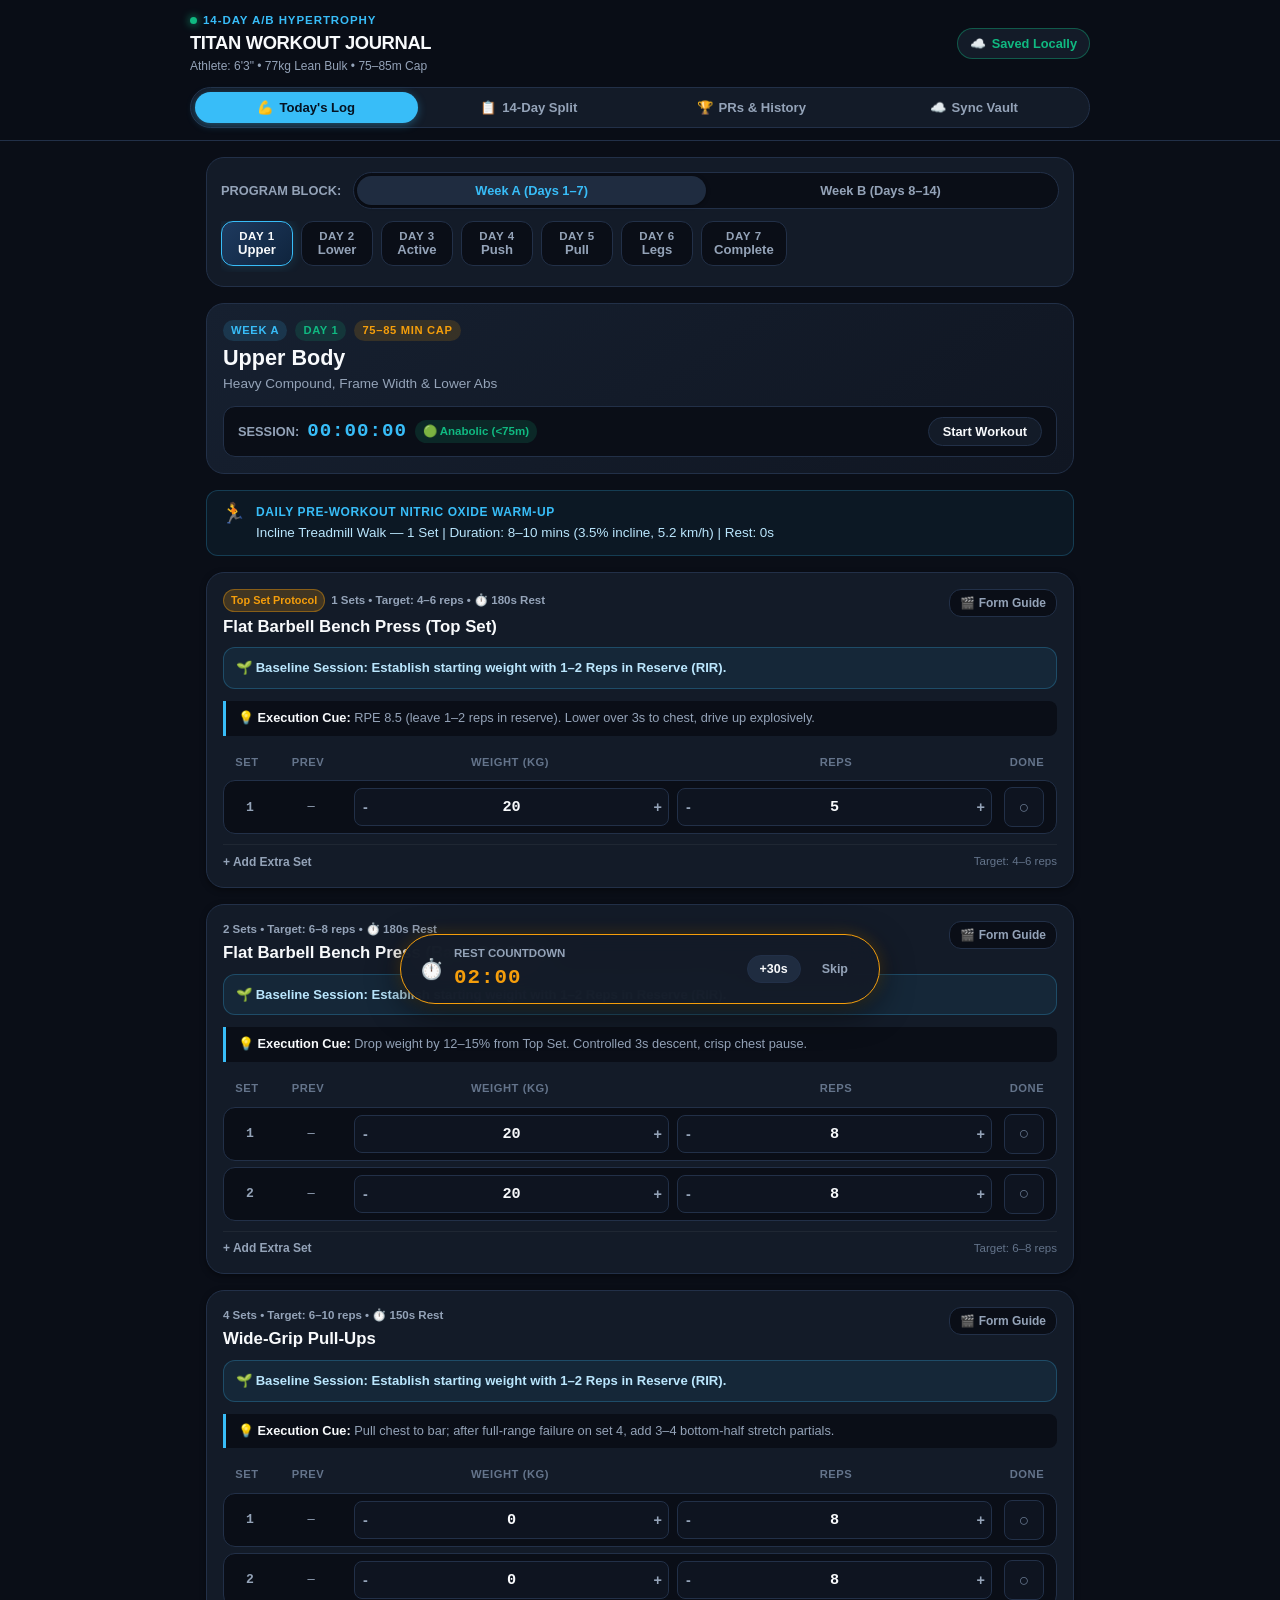
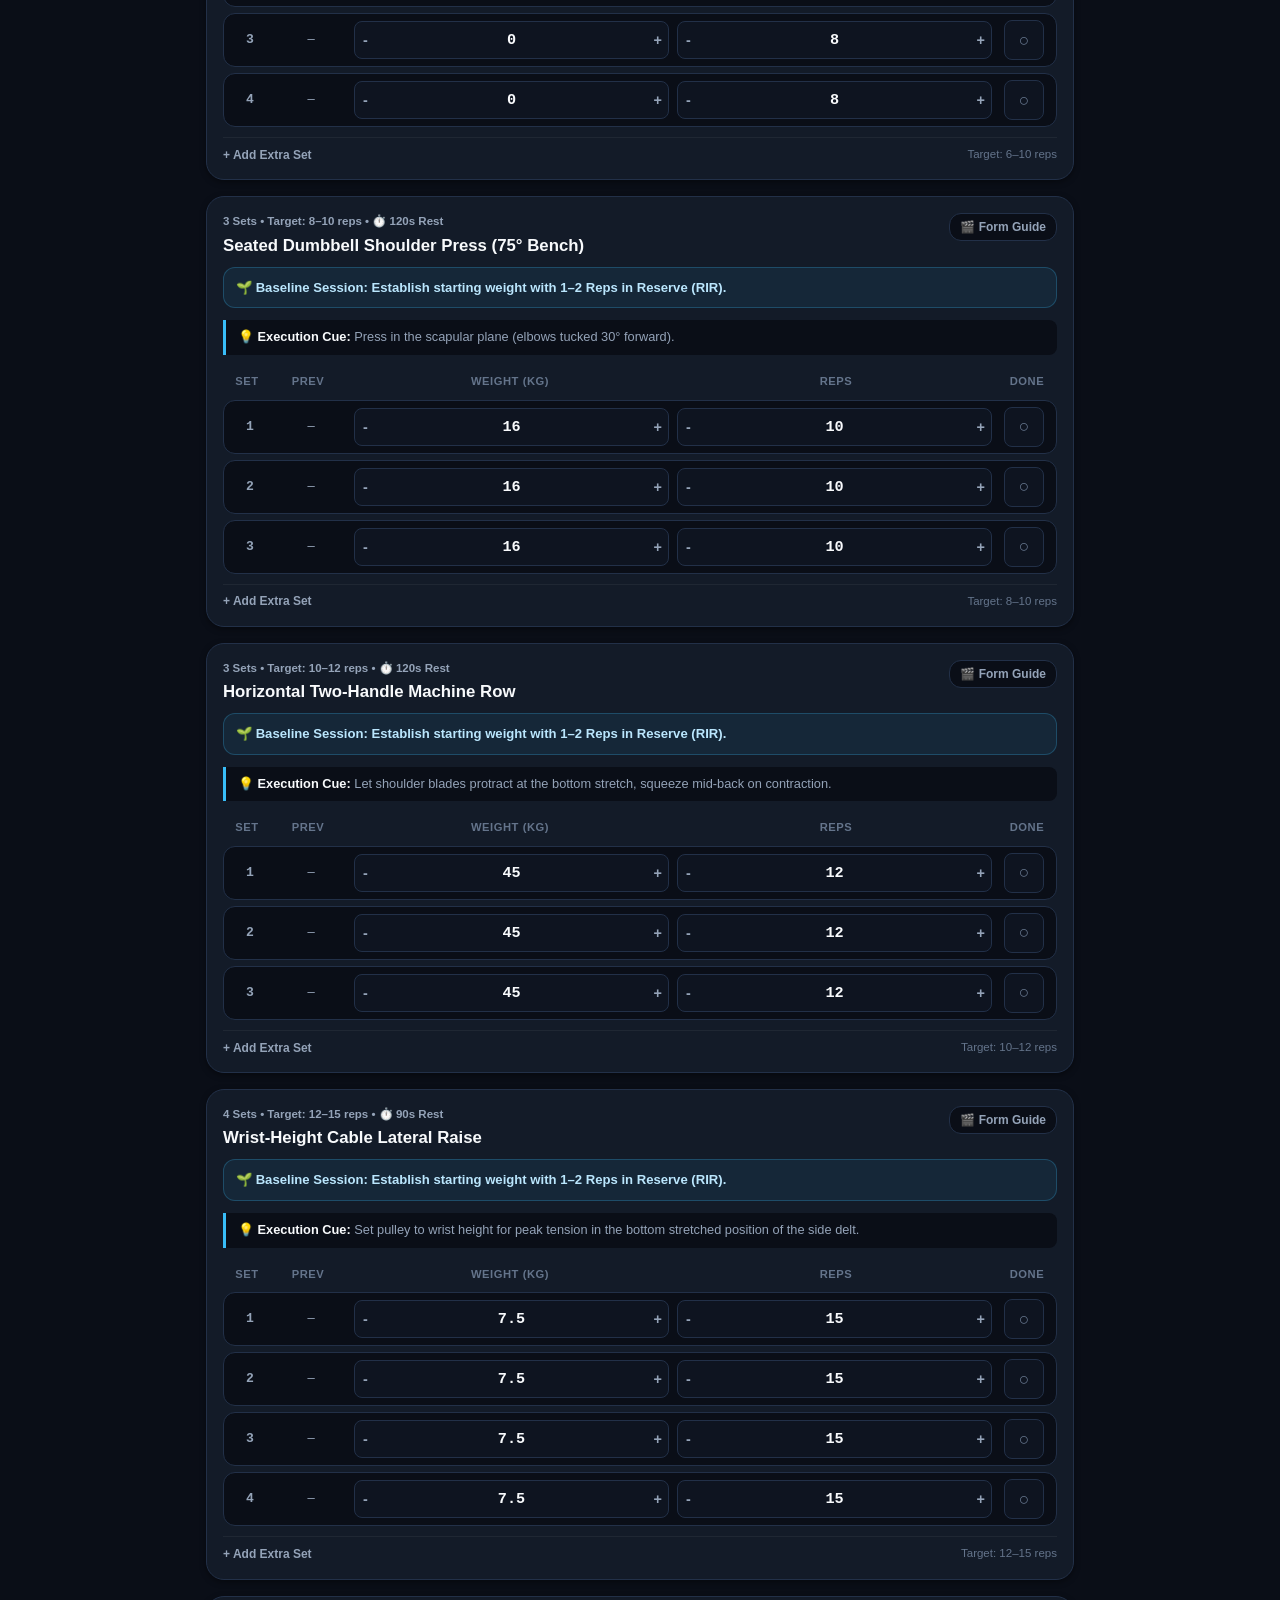
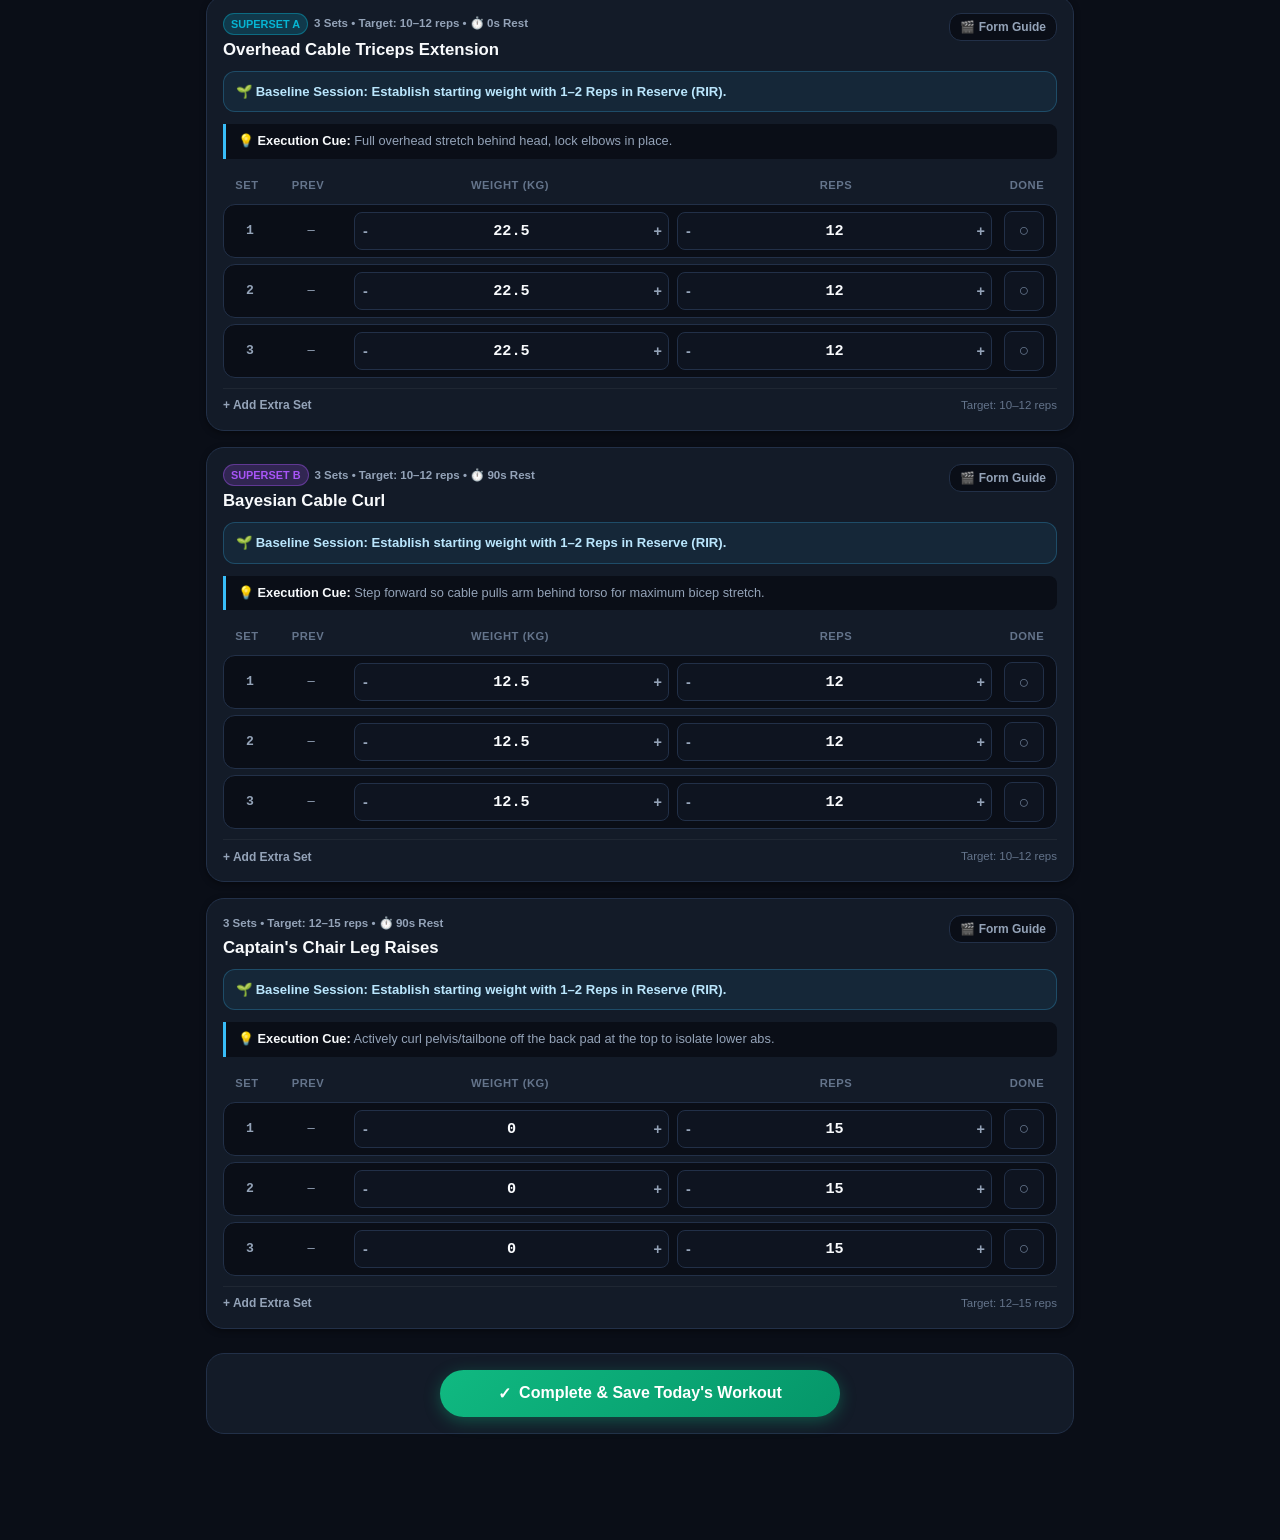
==== titan_standalone_offline.html @ 841580b8 "Complete rebuild: stripped scribble UI, added modern tabbed athletic interface, auto-filled default " ====
<!DOCTYPE html>
<html lang="en">
<head>
  <meta charset="UTF-8">
  <meta name="viewport" content="width=device-width, initial-scale=1.0, maximum-scale=1.0, user-scalable=no, viewport-fit=cover">
  <title>Master 14-Day A/B Hypertrophy Journal | 77kg Lean Bulk</title>
  
  <!-- Mobile PWA Meta Tags -->
  <link rel="manifest" href="manifest.json">
  <meta name="theme-color" content="#0a0e17">
  <meta name="apple-mobile-web-app-capable" content="yes">
  <meta name="apple-mobile-web-app-status-bar-style" content="black-translucent">
  <meta name="apple-mobile-web-app-title" content="TitanBulk">
  <link rel="apple-touch-icon" href="icon-192.png">
  <meta name="mobile-web-app-capable" content="yes">

  <!-- Inter / Modern Athletic Font Stack -->
  <link rel="preconnect" href="https://fonts.googleapis.com">
  <link rel="preconnect" href="https://fonts.gstatic.com" crossorigin>
  <link href="https://fonts.googleapis.com/css2?family=Plus+Jakarta+Sans:wght@500;600;700;800;900&family=JetBrains+Mono:wght@600;700;800&display=swap" rel="stylesheet">
  
  <style>
/* ==========================================================================
   MASTER 14-DAY A/B HYPERTROPHY JOURNAL - MODERN ATHLETIC UI
   Designed for Mobile & Desktop | High Contrast | Ultra Usable
   ========================================================================== */

:root {
  --bg-main: #0a0e17;
  --bg-card: #131b28;
  --bg-card-hover: #1a2436;
  --bg-elevated: #1f2c40;
  --bg-input: #0e1420;
  
  --border-subtle: #223048;
  --border-focus: #38bdf8;
  --border-done: #10b981;
  
  --text-main: #f8fafc;
  --text-muted: #94a3b8;
  --text-faint: #64748b;
  
  --accent-blue: #38bdf8;
  --accent-emerald: #10b981;
  --accent-amber: #f59e0b;
  --accent-rose: #f43f5e;
  --accent-purple: #a855f7;
  --accent-cyan: #06b6d4;
  
  --font-main: -apple-system, BlinkMacSystemFont, "Segoe UI", Roboto, Helvetica, Arial, sans-serif;
  --font-mono: ui-monospace, SFMono-Regular, Menlo, Monaco, Consolas, monospace;
  
  --radius-sm: 8px;
  --radius-md: 12px;
  --radius-lg: 18px;
  --radius-full: 9999px;
  
  --shadow-sm: 0 2px 6px rgba(0, 0, 0, 0.4);
  --shadow-md: 0 4px 16px rgba(0, 0, 0, 0.5);
  --shadow-glow: 0 0 20px rgba(16, 185, 129, 0.25);
  
  --safe-bottom: env(safe-area-inset-bottom, 16px);
}

*, *::before, *::after {
  box-sizing: border-box;
  margin: 0;
  padding: 0;
  -webkit-tap-highlight-color: transparent;
}

body {
  background-color: var(--bg-main);
  color: var(--text-main);
  font-family: var(--font-main);
  line-height: 1.5;
  min-height: 100vh;
  padding-bottom: calc(90px + var(--safe-bottom));
  overflow-x: hidden;
  font-feature-settings: "cv02", "cv03", "cv04", "cv11";
}

/* ==========================================================================
   APP HEADER & ATHLETE STATUS
   ========================================================================== */

.app-header {
  position: sticky;
  top: 0;
  z-index: 100;
  background: rgba(10, 14, 23, 0.92);
  backdrop-filter: blur(12px);
  -webkit-backdrop-filter: blur(12px);
  border-bottom: 1px solid var(--border-subtle);
  padding: 12px 16px;
}

.header-top {
  display: flex;
  align-items: center;
  justify-content: space-between;
  gap: 12px;
  max-width: 900px;
  margin: 0 auto;
}

.brand-badge-group {
  display: flex;
  flex-direction: column;
}

.brand-pill {
  display: inline-flex;
  align-items: center;
  gap: 6px;
  font-size: 0.72rem;
  font-weight: 700;
  letter-spacing: 0.08em;
  text-transform: uppercase;
  color: var(--accent-blue);
}

.pulse-dot {
  width: 7px;
  height: 7px;
  border-radius: 50%;
  background-color: var(--accent-emerald);
  box-shadow: 0 0 8px var(--accent-emerald);
  animation: pulseAnim 2s infinite ease-in-out;
}

@keyframes pulseAnim {
  0%, 100% { opacity: 1; transform: scale(1); }
  50% { opacity: 0.4; transform: scale(0.85); }
}

.app-title {
  font-size: 1.15rem;
  font-weight: 800;
  letter-spacing: -0.02em;
  color: var(--text-main);
}

.athlete-tag {
  font-size: 0.75rem;
  color: var(--text-muted);
}

.header-actions {
  display: flex;
  align-items: center;
  gap: 8px;
}

.btn-icon-header {
  background: var(--bg-card);
  border: 1px solid var(--border-subtle);
  color: var(--text-main);
  padding: 7px 12px;
  border-radius: var(--radius-full);
  font-size: 0.8rem;
  font-weight: 600;
  cursor: pointer;
  display: flex;
  align-items: center;
  gap: 6px;
  transition: all 0.2s ease;
}

.btn-icon-header:active {
  transform: scale(0.96);
  background: var(--bg-card-hover);
}

.btn-sync-status.synced {
  color: var(--accent-emerald);
  border-color: rgba(16, 185, 129, 0.4);
}

/* ==========================================================================
   PRIMARY NAVIGATION TABS
   ========================================================================== */

.tabs-nav-bar {
  display: flex;
  background: var(--bg-card);
  border: 1px solid var(--border-subtle);
  border-radius: var(--radius-full);
  padding: 4px;
  max-width: 900px;
  margin: 12px auto 0 auto;
}

.tab-btn {
  flex: 1;
  background: transparent;
  border: none;
  color: var(--text-muted);
  font-size: 0.82rem;
  font-weight: 700;
  padding: 8px 10px;
  border-radius: var(--radius-full);
  cursor: pointer;
  display: flex;
  align-items: center;
  justify-content: center;
  gap: 6px;
  transition: all 0.2s cubic-bezier(0.16, 1, 0.3, 1);
  white-space: nowrap;
}

.tab-btn.active {
  background: var(--accent-blue);
  color: #051322;
  box-shadow: 0 2px 8px rgba(56, 189, 248, 0.35);
}

/* ==========================================================================
   CONTAINER & TAB PANELS
   ========================================================================== */

.app-container {
  max-width: 900px;
  margin: 0 auto;
  padding: 16px;
}

.tab-panel {
  display: none;
}

.tab-panel.active {
  display: block;
  animation: fadeIn 0.25s ease-out;
}

@keyframes fadeIn {
  from { opacity: 0; transform: translateY(6px); }
  to { opacity: 1; transform: translateY(0); }
}

/* ==========================================================================
   WEEK A / WEEK B ROTATION & DAY CAROUSEL
   ========================================================================== */

.week-switch-card {
  background: var(--bg-card);
  border: 1px solid var(--border-subtle);
  border-radius: var(--radius-lg);
  padding: 14px;
  margin-bottom: 16px;
}

.week-toggle-row {
  display: flex;
  align-items: center;
  justify-content: space-between;
  gap: 12px;
  margin-bottom: 12px;
}

.week-btn-group {
  display: flex;
  background: var(--bg-main);
  border: 1px solid var(--border-subtle);
  border-radius: var(--radius-full);
  padding: 3px;
  flex: 1;
}

.week-toggle-btn {
  flex: 1;
  background: transparent;
  border: none;
  color: var(--text-muted);
  font-weight: 700;
  font-size: 0.8rem;
  padding: 7px 12px;
  border-radius: var(--radius-full);
  cursor: pointer;
  transition: all 0.2s;
  text-align: center;
}

.week-toggle-btn.active {
  background: var(--bg-elevated);
  color: var(--accent-blue);
  box-shadow: 0 1px 4px rgba(0,0,0,0.4);
}

.days-scroll-row {
  display: flex;
  gap: 8px;
  overflow-x: auto;
  padding-bottom: 6px;
  scrollbar-width: none;
  -webkit-overflow-scrolling: touch;
}

.days-scroll-row::-webkit-scrollbar {
  display: none;
}

.day-pill-btn {
  flex: 0 0 auto;
  background: var(--bg-main);
  border: 1px solid var(--border-subtle);
  border-radius: var(--radius-md);
  padding: 8px 12px;
  text-align: center;
  cursor: pointer;
  transition: all 0.2s;
  color: var(--text-muted);
  min-width: 72px;
}

.day-pill-btn:hover {
  border-color: var(--accent-blue);
}

.day-pill-btn.active {
  background: linear-gradient(135deg, #1e3a5f 0%, #0f243d 100%);
  border-color: var(--accent-blue);
  color: var(--text-main);
  box-shadow: 0 0 12px rgba(56, 189, 248, 0.2);
}

.day-pill-num {
  font-size: 0.72rem;
  font-weight: 800;
  text-transform: uppercase;
  letter-spacing: 0.05em;
  display: block;
}

.day-pill-name {
  font-size: 0.82rem;
  font-weight: 700;
  white-space: nowrap;
}

/* ==========================================================================
   ACTIVE DAY BANNER & WORKOUT CONTROLS
   ========================================================================== */

.active-day-banner {
  background: linear-gradient(145deg, #162030 0%, #101622 100%);
  border: 1px solid var(--border-subtle);
  border-radius: var(--radius-lg);
  padding: 16px;
  margin-bottom: 16px;
}

.day-banner-header {
  display: flex;
  align-items: flex-start;
  justify-content: space-between;
  gap: 12px;
  margin-bottom: 10px;
}

.day-badge-line {
  display: flex;
  align-items: center;
  gap: 8px;
  flex-wrap: wrap;
  margin-bottom: 4px;
}

.badge-tag {
  font-size: 0.7rem;
  font-weight: 800;
  text-transform: uppercase;
  padding: 2px 8px;
  border-radius: var(--radius-full);
  letter-spacing: 0.06em;
}

.badge-blue { background: rgba(56, 189, 248, 0.15); color: var(--accent-blue); }
.badge-emerald { background: rgba(16, 185, 129, 0.15); color: var(--accent-emerald); }
.badge-amber { background: rgba(245, 158, 11, 0.15); color: var(--accent-amber); }
.badge-purple { background: rgba(168, 85, 247, 0.15); color: var(--accent-purple); }

.day-main-title {
  font-size: 1.35rem;
  font-weight: 800;
  color: var(--text-main);
  line-height: 1.25;
}

.day-focus-desc {
  font-size: 0.85rem;
  color: var(--text-muted);
  margin-top: 2px;
}

/* Session Timer & Cortisol Cap */
.session-timer-bar {
  display: flex;
  align-items: center;
  justify-content: space-between;
  background: var(--bg-main);
  border: 1px solid var(--border-subtle);
  border-radius: var(--radius-md);
  padding: 10px 14px;
  margin-top: 12px;
  gap: 12px;
}

.timer-digits-group {
  display: flex;
  align-items: center;
  gap: 8px;
}

.timer-clock {
  font-family: var(--font-mono);
  font-size: 1.2rem;
  font-weight: 700;
  color: var(--accent-blue);
  letter-spacing: 0.05em;
}

.cortisol-pill {
  font-size: 0.72rem;
  font-weight: 700;
  padding: 3px 8px;
  border-radius: var(--radius-full);
  background: rgba(16, 185, 129, 0.15);
  color: var(--accent-emerald);
}

.cortisol-pill.warning {
  background: rgba(245, 158, 11, 0.18);
  color: var(--accent-amber);
}

.cortisol-pill.danger {
  background: rgba(244, 63, 94, 0.2);
  color: var(--accent-rose);
  animation: pulseAnim 1.5s infinite;
}

.timer-btn-toggle {
  background: var(--bg-card);
  border: 1px solid var(--border-subtle);
  color: var(--text-main);
  font-size: 0.8rem;
  font-weight: 700;
  padding: 6px 14px;
  border-radius: var(--radius-full);
  cursor: pointer;
  transition: all 0.2s;
}

.timer-btn-toggle.running {
  border-color: var(--accent-rose);
  color: var(--accent-rose);
}

/* Pre-workout protocol card */
.pre-workout-card {
  background: rgba(56, 189, 248, 0.06);
  border: 1px solid rgba(56, 189, 248, 0.22);
  border-radius: var(--radius-md);
  padding: 12px 14px;
  margin-bottom: 16px;
  display: flex;
  align-items: flex-start;
  gap: 10px;
}

.pre-workout-icon {
  font-size: 1.25rem;
  line-height: 1;
}

.pre-workout-text {
  font-size: 0.84rem;
  color: #bae6fd;
}

.pre-workout-title {
  font-weight: 800;
  text-transform: uppercase;
  font-size: 0.75rem;
  letter-spacing: 0.05em;
  margin-bottom: 2px;
  color: var(--accent-blue);
}

/* ==========================================================================
   EXERCISE CARDS (CLEAN ATHLETIC DESIGN)
   ========================================================================== */

.exercise-list {
  display: flex;
  flex-direction: column;
  gap: 16px;
}

.exercise-card {
  background: var(--bg-card);
  border: 1px solid var(--border-subtle);
  border-radius: var(--radius-lg);
  padding: 16px;
  box-shadow: var(--shadow-sm);
  transition: border-color 0.2s ease;
}

.exercise-card.all-done {
  border-color: rgba(16, 185, 129, 0.4);
}

.exercise-header {
  display: flex;
  align-items: flex-start;
  justify-content: space-between;
  gap: 10px;
  margin-bottom: 10px;
}

.ex-title-group {
  flex: 1;
}

.ex-meta-row {
  display: flex;
  align-items: center;
  gap: 6px;
  flex-wrap: wrap;
  margin-bottom: 4px;
}

.superset-badge {
  font-size: 0.68rem;
  font-weight: 800;
  padding: 2px 7px;
  border-radius: var(--radius-full);
  text-transform: uppercase;
}

.superset-badge.superset-A {
  background: rgba(6, 182, 212, 0.2);
  color: var(--accent-cyan);
  border: 1px solid rgba(6, 182, 212, 0.4);
}

.superset-badge.superset-B {
  background: rgba(168, 85, 247, 0.2);
  color: var(--accent-purple);
  border: 1px solid rgba(168, 85, 247, 0.4);
}

.topset-badge {
  background: rgba(245, 158, 11, 0.2);
  color: var(--accent-amber);
  border: 1px solid rgba(245, 158, 11, 0.4);
  font-size: 0.68rem;
  font-weight: 800;
  padding: 2px 7px;
  border-radius: var(--radius-full);
}

.target-badge {
  font-size: 0.72rem;
  color: var(--text-muted);
  font-weight: 600;
}

.ex-name {
  font-size: 1.05rem;
  font-weight: 800;
  color: var(--text-main);
  line-height: 1.3;
}

.ex-video-btn {
  background: var(--bg-main);
  border: 1px solid var(--border-subtle);
  color: var(--text-muted);
  font-size: 0.75rem;
  font-weight: 700;
  padding: 6px 10px;
  border-radius: var(--radius-md);
  cursor: pointer;
  display: flex;
  align-items: center;
  gap: 4px;
  white-space: nowrap;
  transition: all 0.2s;
}

.ex-video-btn:hover {
  color: var(--accent-blue);
  border-color: var(--accent-blue);
}

/* SMART PROGRESSIVE OVERLOAD BANNER */
.overload-banner {
  border-radius: var(--radius-md);
  padding: 10px 12px;
  margin-bottom: 12px;
  display: flex;
  align-items: center;
  justify-content: space-between;
  gap: 10px;
  flex-wrap: wrap;
}

.overload-banner.ready {
  background: linear-gradient(135deg, rgba(16, 185, 129, 0.15) 0%, rgba(6, 182, 212, 0.1) 100%);
  border: 1px solid rgba(16, 185, 129, 0.4);
}

.overload-banner.hold {
  background: rgba(245, 158, 11, 0.1);
  border: 1px solid rgba(245, 158, 11, 0.3);
}

.overload-banner.baseline {
  background: rgba(56, 189, 248, 0.08);
  border: 1px solid rgba(56, 189, 248, 0.25);
}

.overload-text {
  font-size: 0.82rem;
  font-weight: 600;
  flex: 1;
  min-width: 200px;
}

.overload-banner.ready .overload-text {
  color: #6ee7b7;
}

.overload-banner.hold .overload-text {
  color: #fde68a;
}

.overload-banner.baseline .overload-text {
  color: #bae6fd;
}

.btn-apply-overload {
  background: var(--accent-emerald);
  color: #022c22;
  border: none;
  font-size: 0.78rem;
  font-weight: 800;
  padding: 6px 14px;
  border-radius: var(--radius-full);
  cursor: pointer;
  transition: transform 0.15s, box-shadow 0.15s;
  box-shadow: 0 2px 8px rgba(16, 185, 129, 0.3);
  white-space: nowrap;
}

.btn-apply-overload:active {
  transform: scale(0.96);
}

/* EXECUTION CUE ACCORDION */
.cue-box {
  background: var(--bg-main);
  border-left: 3px solid var(--accent-blue);
  padding: 8px 12px;
  border-radius: 0 var(--radius-sm) var(--radius-sm) 0;
  font-size: 0.8rem;
  color: var(--text-muted);
  margin-bottom: 14px;
  line-height: 1.45;
}

.cue-box strong {
  color: var(--text-main);
}

/* SETS INTERACTIVE TABLE */
.sets-table {
  width: 100%;
  display: flex;
  flex-direction: column;
  gap: 6px;
}

.sets-header-row {
  display: grid;
  grid-template-columns: 36px 70px 1fr 1fr 48px;
  gap: 8px;
  padding: 4px 6px;
  font-size: 0.7rem;
  font-weight: 800;
  color: var(--text-faint);
  text-transform: uppercase;
  letter-spacing: 0.05em;
  text-align: center;
}

.set-row {
  display: grid;
  grid-template-columns: 36px 70px 1fr 1fr 48px;
  gap: 8px;
  align-items: center;
  background: var(--bg-main);
  border: 1px solid var(--border-subtle);
  border-radius: var(--radius-md);
  padding: 6px 8px;
  transition: all 0.2s ease;
}

.set-row.done {
  background: rgba(16, 185, 129, 0.08);
  border-color: rgba(16, 185, 129, 0.4);
}

.set-index-badge {
  font-size: 0.82rem;
  font-weight: 800;
  color: var(--text-muted);
  text-align: center;
  font-family: var(--font-mono);
}

.set-row.done .set-index-badge {
  color: var(--accent-emerald);
}

.prev-data-cell {
  font-size: 0.75rem;
  color: var(--text-muted);
  text-align: center;
  font-family: var(--font-mono);
  overflow: hidden;
  text-overflow: ellipsis;
  white-space: nowrap;
}

.input-with-stepper {
  display: flex;
  align-items: center;
  background: var(--bg-input);
  border: 1px solid var(--border-subtle);
  border-radius: var(--radius-sm);
  overflow: hidden;
  position: relative;
}

.input-with-stepper:focus-within {
  border-color: var(--accent-blue);
  box-shadow: 0 0 0 2px rgba(56, 189, 248, 0.2);
}

.stepper-btn {
  background: transparent;
  border: none;
  color: var(--text-muted);
  width: 24px;
  height: 36px;
  display: flex;
  align-items: center;
  justify-content: center;
  cursor: pointer;
  font-size: 0.9rem;
  font-weight: 700;
  user-select: none;
}

.stepper-btn:active {
  background: var(--bg-card-hover);
  color: var(--text-main);
}

.log-number-input {
  width: 100%;
  background: transparent;
  border: none;
  color: var(--text-main);
  font-size: 0.95rem;
  font-weight: 700;
  text-align: center;
  font-family: var(--font-mono);
  padding: 6px 2px;
  outline: none;
  -moz-appearance: textfield;
}

.log-number-input::-webkit-outer-spin-button,
.log-number-input::-webkit-inner-spin-button {
  -webkit-appearance: none;
  margin: 0;
}

.btn-check-done {
  width: 40px;
  height: 40px;
  border-radius: var(--radius-sm);
  background: var(--bg-input);
  border: 1.5px solid var(--border-subtle);
  color: var(--text-faint);
  display: flex;
  align-items: center;
  justify-content: center;
  cursor: pointer;
  font-size: 1.1rem;
  margin: 0 auto;
  transition: all 0.2s cubic-bezier(0.16, 1, 0.3, 1);
}

.btn-check-done:hover {
  border-color: var(--accent-emerald);
  color: var(--accent-emerald);
}

.btn-check-done.done {
  background: var(--accent-emerald);
  border-color: var(--accent-emerald);
  color: #022c22;
  box-shadow: 0 0 12px rgba(16, 185, 129, 0.4);
}

/* Quick card action bar */
.card-footer-actions {
  display: flex;
  align-items: center;
  justify-content: space-between;
  margin-top: 10px;
  padding-top: 8px;
  border-top: 1px solid rgba(255, 255, 255, 0.05);
}

.btn-text-action {
  background: transparent;
  border: none;
  color: var(--text-muted);
  font-size: 0.75rem;
  font-weight: 600;
  cursor: pointer;
  display: inline-flex;
  align-items: center;
  gap: 4px;
}

.btn-text-action:hover {
  color: var(--accent-blue);
}

/* ==========================================================================
   FINISH WORKOUT FOOTER
   ========================================================================== */

.workout-finish-container {
  margin-top: 24px;
  padding: 16px;
  background: var(--bg-card);
  border: 1px solid var(--border-subtle);
  border-radius: var(--radius-lg);
  text-align: center;
}

.btn-finish-workout {
  width: 100%;
  max-width: 400px;
  background: linear-gradient(135deg, #10b981 0%, #059669 100%);
  color: #ffffff;
  border: none;
  font-size: 1rem;
  font-weight: 800;
  padding: 14px 24px;
  border-radius: var(--radius-full);
  cursor: pointer;
  display: inline-flex;
  align-items: center;
  justify-content: center;
  gap: 8px;
  box-shadow: 0 4px 16px rgba(16, 185, 129, 0.35);
  transition: transform 0.15s, box-shadow 0.15s;
}

.btn-finish-workout:active {
  transform: scale(0.98);
}

/* ==========================================================================
   FLOATING REST TIMER DOCK (MOBILE OPTIMIZED)
   ========================================================================== */

.floating-rest-dock {
  position: fixed;
  bottom: calc(16px + var(--safe-bottom));
  left: 50%;
  transform: translateX(-50%) translateY(120px);
  z-index: 999;
  width: calc(100% - 32px);
  max-width: 480px;
  background: rgba(19, 27, 40, 0.95);
  backdrop-filter: blur(16px);
  -webkit-backdrop-filter: blur(16px);
  border: 1.5px solid var(--accent-amber);
  border-radius: var(--radius-full);
  padding: 10px 18px;
  display: flex;
  align-items: center;
  justify-content: space-between;
  gap: 12px;
  box-shadow: 0 8px 32px rgba(0, 0, 0, 0.6), 0 0 16px rgba(245, 158, 11, 0.25);
  transition: transform 0.3s cubic-bezier(0.16, 1, 0.3, 1);
}

.floating-rest-dock.visible {
  transform: translateX(-50%) translateY(0);
}

.dock-timer-info {
  display: flex;
  align-items: center;
  gap: 10px;
}

.dock-clock-icon {
  font-size: 1.25rem;
  animation: rotateClock 4s linear infinite;
}

@keyframes rotateClock {
  from { transform: rotate(0deg); }
  to { transform: rotate(360deg); }
}

.dock-time-countdown {
  font-family: var(--font-mono);
  font-size: 1.3rem;
  font-weight: 800;
  color: var(--accent-amber);
  letter-spacing: 0.05em;
}

.dock-label {
  font-size: 0.72rem;
  color: var(--text-muted);
  text-transform: uppercase;
  font-weight: 700;
}

.dock-btn-group {
  display: flex;
  align-items: center;
  gap: 8px;
}

.btn-dock-action {
  background: var(--bg-elevated);
  border: 1px solid var(--border-subtle);
  color: var(--text-main);
  font-size: 0.78rem;
  font-weight: 700;
  padding: 6px 12px;
  border-radius: var(--radius-full);
  cursor: pointer;
  transition: all 0.15s;
}

.btn-dock-action:active {
  transform: scale(0.95);
}

.btn-dock-action.skip {
  background: transparent;
  color: var(--text-muted);
  border-color: transparent;
}

/* ==========================================================================
   TAB 2: 14-DAY PROGRAM ROADMAP VIEW
   ========================================================================== */

.split-overview-grid {
  display: grid;
  grid-template-columns: repeat(auto-fill, minmax(280px, 1fr));
  gap: 16px;
}

.split-day-card {
  background: var(--bg-card);
  border: 1px solid var(--border-subtle);
  border-radius: var(--radius-lg);
  padding: 16px;
  cursor: pointer;
  transition: all 0.2s ease;
}

.split-day-card:hover {
  border-color: var(--accent-blue);
  transform: translateY(-2px);
  box-shadow: var(--shadow-md);
}

.split-day-header {
  display: flex;
  align-items: center;
  justify-content: space-between;
  margin-bottom: 8px;
}

.split-day-num {
  font-size: 0.75rem;
  font-weight: 800;
  text-transform: uppercase;
  color: var(--accent-blue);
}

.split-day-title {
  font-size: 1.1rem;
  font-weight: 800;
  color: var(--text-main);
  margin-bottom: 4px;
}

.split-day-focus {
  font-size: 0.8rem;
  color: var(--text-muted);
  margin-bottom: 12px;
}

.split-ex-list {
  list-style: none;
  font-size: 0.8rem;
  color: var(--text-muted);
  display: flex;
  flex-direction: column;
  gap: 4px;
}

.split-ex-item {
  display: flex;
  align-items: center;
  justify-content: space-between;
  padding: 3px 0;
  border-bottom: 1px solid rgba(255, 255, 255, 0.04);
}

/* ==========================================================================
   TAB 3: PR LEADERBOARD & WORKOUT HISTORY
   ========================================================================== */

.pr-grid {
  display: grid;
  grid-template-columns: repeat(auto-fill, minmax(240px, 1fr));
  gap: 12px;
  margin-bottom: 24px;
}

.pr-card {
  background: var(--bg-card);
  border: 1px solid var(--border-subtle);
  border-radius: var(--radius-md);
  padding: 14px;
}

.pr-exercise-name {
  font-size: 0.85rem;
  font-weight: 700;
  color: var(--text-muted);
  margin-bottom: 6px;
}

.pr-weight-display {
  font-size: 1.5rem;
  font-weight: 900;
  color: var(--accent-emerald);
  font-family: var(--font-mono);
}

.pr-date-tag {
  font-size: 0.7rem;
  color: var(--text-faint);
  margin-top: 4px;
}

.history-timeline {
  display: flex;
  flex-direction: column;
  gap: 12px;
}

.history-card {
  background: var(--bg-card);
  border: 1px solid var(--border-subtle);
  border-radius: var(--radius-md);
  padding: 14px;
}

.history-header {
  display: flex;
  align-items: center;
  justify-content: space-between;
  margin-bottom: 8px;
}

.history-day-title {
  font-weight: 800;
  font-size: 0.95rem;
}

.history-date {
  font-size: 0.75rem;
  color: var(--text-muted);
}

/* ==========================================================================
   TAB 4: SYNC & CLOUD VAULT SETTINGS
   ========================================================================== */

.sync-vault-card {
  background: var(--bg-card);
  border: 1px solid var(--border-subtle);
  border-radius: var(--radius-lg);
  padding: 20px;
  margin-bottom: 20px;
}

.vault-header {
  margin-bottom: 16px;
}

.vault-title {
  font-size: 1.2rem;
  font-weight: 800;
  margin-bottom: 4px;
}

.vault-desc {
  font-size: 0.85rem;
  color: var(--text-muted);
  line-height: 1.45;
}

.vault-key-box {
  display: flex;
  align-items: center;
  gap: 8px;
  background: var(--bg-main);
  border: 1px solid var(--border-subtle);
  border-radius: var(--radius-md);
  padding: 10px 14px;
  margin-bottom: 14px;
}

.vault-key-input {
  flex: 1;
  background: transparent;
  border: none;
  color: var(--accent-blue);
  font-family: var(--font-mono);
  font-size: 1.1rem;
  font-weight: 800;
  outline: none;
  letter-spacing: 0.05em;
}

.btn-vault-action {
  background: var(--bg-elevated);
  border: 1px solid var(--border-subtle);
  color: var(--text-main);
  font-size: 0.8rem;
  font-weight: 700;
  padding: 8px 14px;
  border-radius: var(--radius-md);
  cursor: pointer;
  white-space: nowrap;
}

.qr-sync-container {
  display: flex;
  flex-direction: column;
  align-items: center;
  background: var(--bg-main);
  border: 1px solid var(--border-subtle);
  border-radius: var(--radius-lg);
  padding: 20px;
  margin: 16px 0;
  text-align: center;
}

.qr-code-wrapper {
  background: #ffffff;
  padding: 12px;
  border-radius: var(--radius-md);
  display: inline-block;
  margin-bottom: 12px;
}

.qr-code-wrapper canvas, .qr-code-wrapper img {
  display: block;
  width: 180px;
  height: 180px;
}

.qr-helper-text {
  font-size: 0.82rem;
  color: var(--text-muted);
  max-width: 320px;
}

.backup-actions-grid {
  display: grid;
  grid-template-columns: 1fr 1fr;
  gap: 12px;
  margin-top: 16px;
}

.btn-backup {
  background: var(--bg-main);
  border: 1px solid var(--border-subtle);
  color: var(--text-main);
  font-size: 0.82rem;
  font-weight: 700;
  padding: 12px;
  border-radius: var(--radius-md);
  cursor: pointer;
  display: flex;
  align-items: center;
  justify-content: center;
  gap: 6px;
  transition: all 0.2s;
}

.btn-backup:hover {
  border-color: var(--accent-blue);
  color: var(--accent-blue);
}

/* ==========================================================================
   MODALS (VIDEO / CLOUD SYNC / CELEBRATION)
   ========================================================================== */

.modal-backdrop {
  position: fixed;
  inset: 0;
  background: rgba(5, 8, 14, 0.85);
  backdrop-filter: blur(8px);
  -webkit-backdrop-filter: blur(8px);
  z-index: 1000;
  display: none;
  align-items: center;
  justify-content: center;
  padding: 16px;
}

.modal-backdrop.open {
  display: flex;
  animation: modalFadeIn 0.2s ease-out;
}

@keyframes modalFadeIn {
  from { opacity: 0; }
  to { opacity: 1; }
}

.modal-content-card {
  background: var(--bg-card);
  border: 1px solid var(--border-subtle);
  border-radius: var(--radius-lg);
  max-width: 520px;
  width: 100%;
  padding: 20px;
  box-shadow: var(--shadow-md);
  max-height: 90vh;
  overflow-y: auto;
}

.modal-header {
  display: flex;
  align-items: center;
  justify-content: space-between;
  margin-bottom: 16px;
}

.modal-title {
  font-size: 1.15rem;
  font-weight: 800;
}

.btn-close-modal {
  background: transparent;
  border: none;
  color: var(--text-muted);
  font-size: 1.4rem;
  line-height: 1;
  cursor: pointer;
  padding: 4px;
}

/* ==========================================================================
   TOAST NOTIFICATIONS
   ========================================================================== */

.toast-container {
  position: fixed;
  top: 16px;
  left: 50%;
  transform: translateX(-50%);
  z-index: 2000;
  display: flex;
  flex-direction: column;
  gap: 8px;
  pointer-events: none;
}

.toast-item {
  background: var(--bg-card);
  border: 1px solid var(--accent-blue);
  color: var(--text-main);
  padding: 10px 18px;
  border-radius: var(--radius-full);
  font-size: 0.82rem;
  font-weight: 700;
  box-shadow: var(--shadow-md);
  animation: toastIn 0.3s cubic-bezier(0.16, 1, 0.3, 1);
  display: flex;
  align-items: center;
  gap: 8px;
}

@keyframes toastIn {
  from { opacity: 0; transform: translateY(-12px); }
  to { opacity: 1; transform: translateY(0); }
}

/* Responsive Tweaks */
@media (max-width: 480px) {
  .app-header {
    padding: 10px 12px;
  }
  .app-title {
    font-size: 1rem;
  }
  .sets-header-row,
  .set-row {
    grid-template-columns: 28px 58px 1fr 1fr 40px;
    gap: 6px;
    padding: 6px 4px;
  }
  .stepper-btn {
    width: 20px;
  }
  .log-number-input {
    font-size: 0.9rem;
  }
  .btn-check-done {
    width: 36px;
    height: 36px;
  }
  .backup-actions-grid {
    grid-template-columns: 1fr;
  }
}

</style>
</head>
<body>

  <!-- ========================================================================
       STICKY APP HEADER
       ======================================================================== -->
  <header class="app-header">
    <div class="header-top">
      <div class="brand-badge-group">
        <div class="brand-pill">
          <span class="pulse-dot"></span>
          <span>14-Day A/B Hypertrophy</span>
        </div>
        <h1 class="app-title">TITAN WORKOUT JOURNAL</h1>
        <div class="athlete-tag">Athlete: 6'3" &bull; 77kg Lean Bulk &bull; 75–85m Cap</div>
      </div>

      <div class="header-actions">
        <button class="btn-icon-header btn-sync-status" id="btnHeaderSync" onclick="switchTab('sync')" title="Cloud Sync Status">
          <span id="syncStatusIcon">☁️</span>
          <span id="syncStatusText">Synced</span>
        </button>
      </div>
    </div>

    <!-- TABS BAR -->
    <nav class="tabs-nav-bar" role="tablist">
      <button class="tab-btn active" id="tabBtnWorkout" onclick="switchTab('workout')">
        <span>💪</span> Today's Log
      </button>
      <button class="tab-btn" id="tabBtnSplit" onclick="switchTab('split')">
        <span>📋</span> 14-Day Split
      </button>
      <button class="tab-btn" id="tabBtnHistory" onclick="switchTab('history')">
        <span>🏆</span> PRs & History
      </button>
      <button class="tab-btn" id="tabBtnSync" onclick="switchTab('sync')">
        <span>☁️</span> Sync Vault
      </button>
    </nav>
  </header>

  <!-- ========================================================================
       MAIN APP CONTAINER
       ======================================================================== -->
  <main class="app-container">

    <!-- ====================================================================
         TAB 1: TODAY'S WORKOUT LOGGER
         ==================================================================== -->
    <section class="tab-panel active" id="panelWorkout">
      
      <!-- WEEK & DAY SELECTOR -->
      <div class="week-switch-card">
        <div class="week-toggle-row">
          <span style="font-size: 0.8rem; font-weight: 700; color: var(--text-muted);">PROGRAM BLOCK:</span>
          <div class="week-btn-group">
            <button class="week-toggle-btn active" id="btnWeekA" onclick="selectWeek('A')">Week A (Days 1–7)</button>
            <button class="week-toggle-btn" id="btnWeekB" onclick="selectWeek('B')">Week B (Days 8–14)</button>
          </div>
        </div>

        <div class="days-scroll-row" id="daysScrollRow">
          <!-- Day pills generated dynamically via app.js -->
        </div>
      </div>

      <!-- ACTIVE DAY SUMMARY BANNER -->
      <div class="active-day-banner" id="activeDayBanner">
        <div class="day-banner-header">
          <div>
            <div class="day-badge-line">
              <span class="badge-tag badge-blue" id="dayWeekBadge">Week A</span>
              <span class="badge-tag badge-emerald" id="dayNumberBadge">Day 1</span>
              <span class="badge-tag badge-amber" id="sessionCapBadge">75–85 Min Cap</span>
            </div>
            <h2 class="day-main-title" id="dayMainTitle">Upper Body</h2>
            <p class="day-focus-desc" id="dayFocusDesc">Heavy Compound, Frame Width & Lower Abs</p>
          </div>
        </div>

        <!-- Session Duration Timer with Cortisol Warning -->
        <div class="session-timer-bar">
          <div class="timer-digits-group">
            <span style="font-size: 0.8rem; font-weight: 700; color: var(--text-muted);">SESSION:</span>
            <span class="timer-clock" id="sessionTimerClock">00:00:00</span>
            <span class="cortisol-pill" id="cortisolPill">🟢 Anabolic (&lt;75m)</span>
          </div>
          <button class="timer-btn-toggle" id="btnToggleTimer" onclick="toggleSessionTimer()">Start Workout</button>
        </div>
      </div>

      <!-- PRE-WORKOUT PROTOCOL -->
      <div class="pre-workout-card" id="preWorkoutCard">
        <div class="pre-workout-icon">🏃</div>
        <div>
          <div class="pre-workout-title">Daily Pre-Workout Nitric Oxide Warm-Up</div>
          <div class="pre-workout-text" id="preWorkoutText">
            Incline Treadmill Walk — 1 Set | Duration: 8–10 mins (3.5% incline, 5.2 km/h) | Rest: 0s
          </div>
        </div>
      </div>

      <!-- REST DAY SPECIAL BANNER (WHEN ACTIVE DAY IS REST) -->
      <div id="restDayMessage" style="display: none; background: var(--bg-card); border: 1px solid var(--border-subtle); border-radius: var(--radius-lg); padding: 32px 20px; text-align: center; margin-bottom: 24px;">
        <div style="font-size: 2.5rem; margin-bottom: 8px;">🧘‍♂️</div>
        <h3 style="font-size: 1.3rem; font-weight: 800; margin-bottom: 6px;">Complete CNS & Muscular Recovery</h3>
        <p style="color: var(--text-muted); font-size: 0.9rem; max-width: 480px; margin: 0 auto;">
          No resistance training today. Focus on deep hydration, 77kg lean protein intake (160–175g), and 8+ hours of deep REM sleep to prime androgen receptors for tomorrow.
        </p>
      </div>

      <!-- EXERCISE CARDS CONTAINER -->
      <div class="exercise-list" id="exerciseList">
        <!-- Rendered dynamically by app.js -->
      </div>

      <!-- FINISH WORKOUT BUTTON -->
      <div class="workout-finish-container" id="finishWorkoutContainer">
        <button class="btn-finish-workout" onclick="finishCurrentWorkout()">
          <span>✓</span> Complete & Save Today's Workout
        </button>
      </div>

    </section>

    <!-- ====================================================================
         TAB 2: 14-DAY PROGRAM SPLIT ROADMAP
         ==================================================================== -->
    <section class="tab-panel" id="panelSplit">
      <div style="margin-bottom: 16px;">
        <h2 style="font-size: 1.35rem; font-weight: 800;">14-Day A/B Master Program Split</h2>
        <p style="color: var(--text-muted); font-size: 0.85rem;">
          Continuous 14-day rotating periodization. Tap any day card to view and log its exercises.
        </p>
      </div>

      <div class="split-overview-grid" id="splitOverviewGrid">
        <!-- Generated dynamically via app.js -->
      </div>
    </section>

    <!-- ====================================================================
         TAB 3: PR LEADERBOARD & WORKOUT HISTORY
         ==================================================================== -->
    <section class="tab-panel" id="panelHistory">
      <div style="margin-bottom: 16px;">
        <h2 style="font-size: 1.35rem; font-weight: 800;">Personal Records Leaderboard</h2>
        <p style="color: var(--text-muted); font-size: 0.85rem;">
          Highest recorded working weight for each exercise in the 14-day rotation.
        </p>
      </div>

      <div class="pr-grid" id="prGrid">
        <!-- Populated dynamically via app.js -->
      </div>

      <div style="margin: 24px 0 16px 0;">
        <h2 style="font-size: 1.35rem; font-weight: 800;">Completed Workouts History</h2>
        <p style="color: var(--text-muted); font-size: 0.85rem;">
          Chronological log of completed sessions with volume and overload progression.
        </p>
      </div>

      <div class="history-timeline" id="historyTimeline">
        <!-- Populated dynamically via app.js -->
      </div>
    </section>

    <!-- ====================================================================
         TAB 4: SYNC & CLOUD VAULT SETTINGS
         ==================================================================== -->
    <section class="tab-panel" id="panelSync">
      <div class="sync-vault-card">
        <div class="vault-header">
          <h2 class="vault-title">Seamless Device Sync Vault</h2>
          <p class="vault-desc">
            Your workout logs, PRs, and progressive overload history stay synchronized between your Phone and PC.
            Enter your permanent Sync Key once or scan the QR code from your laptop—you will never need to type it again.
          </p>
        </div>

        <div style="font-size: 0.78rem; font-weight: 800; color: var(--text-muted); margin-bottom: 6px; text-transform: uppercase;">
          Permanent Device Sync Key
        </div>
        <div class="vault-key-box">
          <input type="text" class="vault-key-input" id="inputSyncKey" placeholder="TITAN-77KG-..." spellcheck="false" autocomplete="off">
          <button class="btn-vault-action" onclick="saveCustomSyncKey()">Save Key</button>
        </div>

        <div style="display: flex; gap: 8px; flex-wrap: wrap;">
          <button class="btn-vault-action" onclick="forceCloudPull()">⬇️ Pull Latest from Cloud</button>
          <button class="btn-vault-action" onclick="forceCloudPush()">⬆️ Push to Cloud Now</button>
          <button class="btn-vault-action" onclick="testLocalServerConnection()">🔄 Check PC Server Sync</button>
        </div>

        <!-- QR PAIRING CODE -->
        <div class="qr-sync-container">
          <div style="font-weight: 800; font-size: 0.95rem; margin-bottom: 4px;">📲 Instant 1-Second Phone Pairing</div>
          <p class="qr-helper-text">
            Open the Camera app on your Android phone and scan this code. It automatically sets your phone's Sync Key and links both devices!
          </p>
          <div class="qr-code-wrapper" id="qrContainer">
            <!-- QR code rendered by qr-generator.js -->
          </div>
          <div style="font-size: 0.75rem; color: var(--text-faint); word-break: break-all;" id="pairingUrlText">
            <!-- Pairing URL text -->
          </div>
        </div>

        <!-- BACKUP & RESTORE -->
        <div style="border-top: 1px solid var(--border-subtle); padding-top: 16px; margin-top: 16px;">
          <h3 style="font-size: 1rem; font-weight: 800; margin-bottom: 6px;">1-Click Local Data Backup</h3>
          <p style="font-size: 0.8rem; color: var(--text-muted);">
            Save your entire database as a JSON file to your Google Drive, Downloads, or send to WhatsApp.
          </p>
          <div class="backup-actions-grid">
            <button class="btn-backup" onclick="exportDataJSON()">
              <span>📥</span> Export Backup File (.json)
            </button>
            <button class="btn-backup" onclick="triggerFileInput()">
              <span>📤</span> Restore from Backup File
            </button>
            <input type="file" id="backupFileInput" accept=".json" style="display: none;" onchange="importDataJSON(event)">
          </div>
        </div>

        <!-- ANDROID INSTALL INSTRUCTIONS -->
        <div style="border-top: 1px solid var(--border-subtle); padding-top: 16px; margin-top: 16px;">
          <h3 style="font-size: 1rem; font-weight: 800; margin-bottom: 6px;">📱 Install as Native Android App</h3>
          <p style="font-size: 0.82rem; color: var(--text-muted); line-height: 1.5;">
            <strong>Step 1:</strong> Open this URL in Chrome on your Android phone.<br>
            <strong>Step 2:</strong> Tap the <strong>⋮ (three dots)</strong> menu in top-right.<br>
            <strong>Step 3:</strong> Tap <strong>"Install app"</strong> or <strong>"Add to Home screen"</strong>.<br>
            <strong>Result:</strong> Android compiles this as a standalone native app (WebAPK) with an app icon on your home screen and 100% offline access in the gym!
          </p>
        </div>

      </div>
    </section>

  </main>

  <!-- ========================================================================
       FLOATING REST TIMER DOCK (MOBILE OPTIMIZED)
       ======================================================================== -->
  <aside class="floating-rest-dock" id="floatingRestDock" aria-label="Rest Countdown Timer">
    <div class="dock-timer-info">
      <span class="dock-clock-icon">⏱️</span>
      <div>
        <div class="dock-label">REST COUNTDOWN</div>
        <div class="dock-time-countdown" id="dockTimeCountdown">02:00</div>
      </div>
    </div>
    <div class="dock-btn-group">
      <button class="btn-dock-action" onclick="addRestTimerSeconds(30)">+30s</button>
      <button class="btn-dock-action skip" onclick="skipRestTimer()">Skip</button>
    </div>
  </aside>

  <!-- ========================================================================
       MODAL: EXERCISE VIDEO / FORM GUIDE
       ======================================================================== -->
  <div class="modal-backdrop" id="modalVideo" onclick="closeVideoModal(event)">
    <div class="modal-content-card" onclick="event.stopPropagation()">
      <div class="modal-header">
        <h3 class="modal-title" id="videoModalTitle">Exercise Form Guide</h3>
        <button class="btn-close-modal" onclick="closeVideoModal()">&times;</button>
      </div>
      <div id="videoContainer" style="margin-bottom: 16px; border-radius: var(--radius-md); overflow: hidden; background: #000; min-height: 200px; display: flex; align-items: center; justify-content: center;">
        <!-- Embedded player or search link -->
      </div>
      <div style="margin-top: 12px;">
        <label style="font-size: 0.78rem; font-weight: 700; color: var(--text-muted); display: block; margin-bottom: 6px;">
          Custom YouTube Shorts / Tutorial Link:
        </label>
        <div style="display: flex; gap: 8px;">
          <input type="url" id="inputCustomVideoUrl" placeholder="https://youtube.com/shorts/..." style="flex: 1; background: var(--bg-main); border: 1px solid var(--border-subtle); color: var(--text-main); padding: 8px 12px; border-radius: var(--radius-sm); font-size: 0.85rem;">
          <button class="btn-vault-action" onclick="saveCustomVideoLink()">Save Video</button>
        </div>
      </div>
    </div>
  </div>

  <!-- TOAST CONTAINER -->
  <div class="toast-container" id="toastContainer"></div>

  <!-- SCRIPTS -->
  <!-- Tunnel Info (auto-generated when server is running) -->
  
  <!-- QR Generator Library -->
  
  <!-- Complete 14-Day Master Workout Program Data -->
  
  <!-- Main Application Logic & Progressive Overload Engine -->
  
<script>
/**
 * Minimal offline QR Code Generator for Wimpy Mobile Connect
 * Based on Kazuhiko Arase's QR library (MIT)
 */
(function(window) {
  function QR8bitByte(data) {
    this.mode = 4;
    this.data = data;
  }
  QR8bitByte.prototype = {
    getLength: function() { return this.data.length; },
    write: function(buffer) {
      for (var i = 0; i < this.data.length; i++) {
        buffer.put(this.data.charCodeAt(i), 8);
      }
    }
  };

  function QRCode(typeNumber, errorCorrectLevel) {
    this.typeNumber = typeNumber;
    this.errorCorrectLevel = errorCorrectLevel;
    this.modules = null;
    this.moduleCount = 0;
    this.dataList = [];
  }

  var QRMode = { MODE_8BIT_BYTE: 4 };
  var QRErrorCorrectLevel = { L: 1, M: 0, Q: 3, H: 2 };

  QRCode.prototype = {
    addData: function(data) {
      this.dataList.push(new QR8bitByte(data));
    },
    isDark: function(row, col) {
      return this.modules[row][col];
    },
    getModuleCount: function() {
      return this.moduleCount;
    },
    make: function() {
      this.makeImpl(false, this.getBestMaskPattern());
    },
    makeImpl: function(test, maskPattern) {
      this.moduleCount = this.typeNumber * 4 + 17;
      this.modules = new Array(this.moduleCount);
      for (var row = 0; row < this.moduleCount; row++) {
        this.modules[row] = new Array(this.moduleCount);
        for (var col = 0; col < this.moduleCount; col++) {
          this.modules[row][col] = null;
        }
      }
      this.setupPositionProbePattern(0, 0);
      this.setupPositionProbePattern(this.moduleCount - 7, 0);
      this.setupPositionProbePattern(0, this.moduleCount - 7);
      this.setupPositionAdjustPattern();
      this.setupTimingPattern();
      this.setupTypeInfo(test, maskPattern);
      if (this.typeNumber >= 7) {
        this.setupTypeNumber(test);
      }
      var data = QRCode.createData(this.typeNumber, this.errorCorrectLevel, this.dataList);
      this.mapData(data, maskPattern);
    },
    setupPositionProbePattern: function(row, col) {
      for (var r = -1; r <= 7; r++) {
        if (row + r <= -1 || this.moduleCount <= row + r) continue;
        for (var c = -1; c <= 7; c++) {
          if (col + c <= -1 || this.moduleCount <= col + c) continue;
          if ((0 <= r && r <= 6 && (c == 0 || c == 6)) ||
              (0 <= c && c <= 6 && (r == 0 || r == 6)) ||
              (2 <= r && r <= 4 && 2 <= c && c <= 4)) {
            this.modules[row + r][col + c] = true;
          } else {
            this.modules[row + r][col + c] = false;
          }
        }
      }
    },
    getBestMaskPattern: function() {
      return 0;
    },
    setupTimingPattern: function() {
      for (var r = 8; r < this.moduleCount - 8; r++) {
        if (this.modules[r][6] !== null) continue;
        this.modules[r][6] = (r % 2 == 0);
      }
      for (var c = 8; c < this.moduleCount - 8; c++) {
        if (this.modules[6][c] !== null) continue;
        this.modules[6][c] = (c % 2 == 0);
      }
    },
    setupPositionAdjustPattern: function() {
      var pos = [6, 26, 30, 34];
      if (this.typeNumber == 4) pos = [6, 26];
      else if (this.typeNumber == 5) pos = [6, 30];
      else if (this.typeNumber == 6) pos = [6, 34];
      else return;

      for (var i = 0; i < pos.length; i++) {
        for (var j = 0; j < pos.length; j++) {
          var row = pos[i];
          var col = pos[j];
          if (this.modules[row][col] !== null) continue;
          for (var r = -2; r <= 2; r++) {
            for (var c = -2; c <= 2; c++) {
              if (r == -2 || r == 2 || c == -2 || c == 2 || (r == 0 && c == 0)) {
                this.modules[row + r][col + c] = true;
              } else {
                this.modules[row + r][col + c] = false;
              }
            }
          }
        }
      }
    },
    setupTypeInfo: function(test, maskPattern) {
      var data = (this.errorCorrectLevel << 3) | maskPattern;
      var bits = QRCode.getBCHTypeInfo(data);
      for (var i = 0; i < 15; i++) {
        var mod = (!test && ((bits >> i) & 1) == 1);
        if (i < 6) this.modules[i][8] = mod;
        else if (i < 8) this.modules[i + 1][8] = mod;
        else this.modules[this.moduleCount - 15 + i][8] = mod;

        if (i < 8) this.modules[8][this.moduleCount - i - 1] = mod;
        else if (i < 9) this.modules[8][15 - i - 1 + 1] = mod;
        else this.modules[8][15 - i - 1] = mod;
      }
      this.modules[this.moduleCount - 8][8] = (!test);
    },
    setupTypeNumber: function(test) {},
    mapData: function(data, maskPattern) {
      var inc = -1;
      var row = this.moduleCount - 1;
      var bitIndex = 7;
      var byteIndex = 0;
      for (var col = this.moduleCount - 1; col > 0; col -= 2) {
        if (col == 6) col--;
        while (true) {
          for (var c = 0; c < 2; c++) {
            if (this.modules[row][col - c] === null) {
              var dark = false;
              if (byteIndex < data.length) {
                dark = (((data[byteIndex] >>> bitIndex) & 1) == 1);
              }
              var mask = ((row + col - c) % 2 == 0);
              if (mask) dark = !dark;
              this.modules[row][col - c] = dark;
              bitIndex--;
              if (bitIndex == -1) {
                byteIndex++;
                bitIndex = 7;
              }
            }
          }
          row += inc;
          if (row < 0 || this.moduleCount <= row) {
            row -= inc;
            inc = -inc;
            break;
          }
        }
      }
    }
  };

  QRCode.createData = function(typeNumber, errorCorrectLevel, dataList) {
    var buffer = new QRBitBuffer();
    for (var i = 0; i < dataList.length; i++) {
      var data = dataList[i];
      buffer.put(data.mode, 4);
      buffer.put(data.getLength(), 8);
      data.write(buffer);
    }
    var totalDataCount = 34 * 8; // approx for type 4-L
    if (buffer.getLengthInBits() + 4 <= totalDataCount) {
      buffer.put(0, 4);
    }
    while (buffer.getLengthInBits() % 8 != 0) {
      buffer.putBit(false);
    }
    while (true) {
      if (buffer.getLengthInBits() >= totalDataCount) break;
      buffer.put(0xEC, 8);
      if (buffer.getLengthInBits() >= totalDataCount) break;
      buffer.put(0x11, 8);
    }
    return QRCode.createBytes(buffer);
  };

  QRCode.createBytes = function(buffer) {
    return buffer.buffer;
  };

  QRCode.getBCHTypeInfo = function(data) {
    var d = data << 10;
    while (QRCode.getBCHDigit(d) - QRCode.getBCHDigit(1335) >= 0) {
      d ^= (1335 << (QRCode.getBCHDigit(d) - QRCode.getBCHDigit(1335)));
    }
    return ((data << 10) | d) ^ 21522;
  };

  QRCode.getBCHDigit = function(data) {
    var digit = 0;
    while (data != 0) {
      digit++;
      data >>>= 1;
    }
    return digit;
  };

  function QRBitBuffer() {
    this.buffer = [];
    this.length = 0;
  }
  QRBitBuffer.prototype = {
    get: function(index) {
      var bufIndex = Math.floor(index / 8);
      return ((this.buffer[bufIndex] >>> (7 - index % 8)) & 1) == 1;
    },
    put: function(num, length) {
      for (var i = 0; i < length; i++) {
        this.putBit(((num >>> (length - i - 1)) & 1) == 1);
      }
    },
    getLengthInBits: function() { return this.length; },
    putBit: function(bit) {
      var bufIndex = Math.floor(this.length / 8);
      if (this.buffer.length <= bufIndex) {
        this.buffer.push(0);
      }
      if (bit) {
        this.buffer[bufIndex] |= (0x80 >>> (this.length % 8));
      }
      this.length++;
    }
  };

  // Helper function to draw to canvas
  window.renderQRToCanvas = function(canvas, text) {
    try {
      var qr = new QRCode(4, 1);
      qr.addData(text);
      qr.make();
      var count = qr.getModuleCount();
      var ctx = canvas.getContext('2d');
      var size = canvas.width;
      var cellSize = size / count;
      ctx.fillStyle = '#fffde0';
      ctx.fillRect(0, 0, size, size);
      ctx.fillStyle = '#111827';
      for (var r = 0; r < count; r++) {
        for (var c = 0; c < count; c++) {
          if (qr.isDark(r, c)) {
            ctx.fillRect(Math.floor(c * cellSize), Math.floor(r * cellSize), Math.ceil(cellSize), Math.ceil(cellSize));
          }
        }
      }
    } catch(e) {
      console.warn("QR fallback:", e);
    }
  };
})(window);

</script>
<script>
const MASTER_WORKOUT_PROGRAM = [
  {
    "day": 1,
    "week": "Week A",
    "title": "Upper Body",
    "focus": "Heavy Compound, Frame Width & Lower Abs",
    "preWorkout": "Incline Treadmill Walk \u2014 1 Set | Duration: 8\u201310 mins (3.5% incline, 5.2 km/h) | Rest: 0s",
    "exercises": [
      {
        "id": "d1_ex1",
        "canonName": "Flat Barbell Bench Press (Top Set)",
        "name": "Flat Barbell Bench Press (Top Set)",
        "sets": 1,
        "repRange": "4\u20136 reps",
        "minReps": 4,
        "maxReps": 6,
        "defaultReps": 5,
        "restSec": 180,
        "cue": "RPE 8.5 (leave 1\u20132 reps in reserve). Lower over 3s to chest, drive up explosively.",
        "superset": null,
        "isTopSet": true,
        "isBackOff": false,
        "defaultWeight": 20.0,
        "videoSearchQuery": "Flat Barbell Bench Press (Top Set) exercise form tutorial shorts"
      },
      {
        "id": "d1_ex2",
        "canonName": "Flat Barbell Bench Press (Back-Off Sets)",
        "name": "Flat Barbell Bench Press (Back-Off Sets)",
        "sets": 2,
        "repRange": "6\u20138 reps",
        "minReps": 6,
        "maxReps": 8,
        "defaultReps": 8,
        "restSec": 180,
        "cue": "Drop weight by 12\u201315% from Top Set. Controlled 3s descent, crisp chest pause.",
        "superset": null,
        "isTopSet": false,
        "isBackOff": true,
        "defaultWeight": 20.0,
        "videoSearchQuery": "Flat Barbell Bench Press (Back-Off Sets) exercise form tutorial shorts"
      },
      {
        "id": "d1_ex3",
        "canonName": "Wide-Grip Pull-Ups",
        "name": "Wide-Grip Pull-Ups",
        "sets": 4,
        "repRange": "6\u201310 reps",
        "minReps": 6,
        "maxReps": 10,
        "defaultReps": 8,
        "restSec": 150,
        "cue": "Pull chest to bar; after full-range failure on set 4, add 3\u20134 bottom-half stretch partials.",
        "superset": null,
        "isTopSet": false,
        "isBackOff": false,
        "defaultWeight": 0.0,
        "videoSearchQuery": "Wide-Grip Pull-Ups exercise form tutorial shorts"
      },
      {
        "id": "d1_ex4",
        "canonName": "Seated Dumbbell Shoulder Press (75\u00b0 Bench)",
        "name": "Seated Dumbbell Shoulder Press (75\u00b0 Bench)",
        "sets": 3,
        "repRange": "8\u201310 reps",
        "minReps": 8,
        "maxReps": 10,
        "defaultReps": 10,
        "restSec": 120,
        "cue": "Press in the scapular plane (elbows tucked 30\u00b0 forward).",
        "superset": null,
        "isTopSet": false,
        "isBackOff": false,
        "defaultWeight": 16.0,
        "videoSearchQuery": "Seated Dumbbell Shoulder Press (75\u00b0 Bench) exercise form tutorial shorts"
      },
      {
        "id": "d1_ex5",
        "canonName": "Horizontal Two-Handle Machine Row",
        "name": "Horizontal Two-Handle Machine Row",
        "sets": 3,
        "repRange": "10\u201312 reps",
        "minReps": 10,
        "maxReps": 12,
        "defaultReps": 12,
        "restSec": 120,
        "cue": "Let shoulder blades protract at the bottom stretch, squeeze mid-back on contraction.",
        "superset": null,
        "isTopSet": false,
        "isBackOff": false,
        "defaultWeight": 45.0,
        "videoSearchQuery": "Horizontal Two-Handle Machine Row exercise form tutorial shorts"
      },
      {
        "id": "d1_ex6",
        "canonName": "Wrist-Height Cable Lateral Raise",
        "name": "Wrist-Height Cable Lateral Raise",
        "sets": 4,
        "repRange": "12\u201315 reps",
        "minReps": 12,
        "maxReps": 15,
        "defaultReps": 15,
        "restSec": 90,
        "cue": "Set pulley to wrist height for peak tension in the bottom stretched position of the side delt.",
        "superset": null,
        "isTopSet": false,
        "isBackOff": false,
        "defaultWeight": 7.5,
        "videoSearchQuery": "Wrist-Height Cable Lateral Raise exercise form tutorial shorts"
      },
      {
        "id": "d1_ex7",
        "canonName": "Overhead Cable Triceps Extension",
        "name": "Overhead Cable Triceps Extension",
        "sets": 3,
        "repRange": "10\u201312 reps",
        "minReps": 10,
        "maxReps": 12,
        "defaultReps": 12,
        "restSec": 0,
        "cue": "Full overhead stretch behind head, lock elbows in place.",
        "superset": "A",
        "isTopSet": false,
        "isBackOff": false,
        "defaultWeight": 22.5,
        "videoSearchQuery": "Overhead Cable Triceps Extension exercise form tutorial shorts"
      },
      {
        "id": "d1_ex8",
        "canonName": "Bayesian Cable Curl",
        "name": "Bayesian Cable Curl",
        "sets": 3,
        "repRange": "10\u201312 reps",
        "minReps": 10,
        "maxReps": 12,
        "defaultReps": 12,
        "restSec": 90,
        "cue": "Step forward so cable pulls arm behind torso for maximum bicep stretch.",
        "superset": "B",
        "isTopSet": false,
        "isBackOff": false,
        "defaultWeight": 12.5,
        "videoSearchQuery": "Bayesian Cable Curl exercise form tutorial shorts"
      },
      {
        "id": "d1_ex9",
        "canonName": "Captain's Chair Leg Raises",
        "name": "Captain's Chair Leg Raises",
        "sets": 3,
        "repRange": "12\u201315 reps",
        "minReps": 12,
        "maxReps": 15,
        "defaultReps": 15,
        "restSec": 90,
        "cue": "Actively curl pelvis/tailbone off the back pad at the top to isolate lower abs.",
        "superset": null,
        "isTopSet": false,
        "isBackOff": false,
        "defaultWeight": 0.0,
        "videoSearchQuery": "Captain's Chair Leg Raises exercise form tutorial shorts"
      }
    ],
    "isRestDay": false
  },
  {
    "day": 2,
    "week": "Week A",
    "title": "Lower Body A",
    "focus": "Strength, Pelvic Perfusion & Lower Back Armor",
    "preWorkout": "Incline Treadmill Walk \u2014 1 Set | Duration: 8\u201310 mins (last 60s backward walk) | Rest: 0s",
    "exercises": [
      {
        "id": "d2_ex1",
        "canonName": "Lying Leg Curl (Pre-Activation)",
        "name": "Lying Leg Curl (Pre-Activation)",
        "sets": 3,
        "repRange": "10\u201312 reps",
        "minReps": 10,
        "maxReps": 12,
        "defaultReps": 12,
        "restSec": 90,
        "cue": "Keep hips pressed flat into pad; warms up knee joints before heavy squats.",
        "superset": null,
        "isTopSet": false,
        "isBackOff": false,
        "defaultWeight": 12.5,
        "videoSearchQuery": "Lying Leg Curl (Pre-Activation) exercise form tutorial shorts"
      },
      {
        "id": "d2_ex2",
        "canonName": "Barbell Back Squat",
        "name": "Barbell Back Squat",
        "sets": 3,
        "repRange": "5\u20138 reps",
        "minReps": 5,
        "maxReps": 8,
        "defaultReps": 6,
        "restSec": 180,
        "cue": "360-degree core brace, sit deep between hips, drive through mid-foot.",
        "superset": null,
        "isTopSet": false,
        "isBackOff": false,
        "defaultWeight": 70.0,
        "videoSearchQuery": "Barbell Back Squat exercise form tutorial shorts"
      },
      {
        "id": "d2_ex3",
        "canonName": "Barbell Romanian Deadlift (RDL)",
        "name": "Barbell Romanian Deadlift (RDL)",
        "sets": 3,
        "repRange": "6\u20138 reps",
        "minReps": 6,
        "maxReps": 8,
        "defaultReps": 8,
        "restSec": 180,
        "cue": "Push hips straight back, stop bar mid-shin to keep 100% tension on hamstrings/glutes.",
        "superset": null,
        "isTopSet": false,
        "isBackOff": false,
        "defaultWeight": 65.0,
        "videoSearchQuery": "Barbell Romanian Deadlift (RDL) exercise form tutorial shorts"
      },
      {
        "id": "d2_ex4",
        "canonName": "Barbell Hip Thrust (Flat Bench)",
        "name": "Barbell Hip Thrust (Flat Bench)",
        "sets": 3,
        "repRange": "8\u201312 reps",
        "minReps": 8,
        "maxReps": 12,
        "defaultReps": 10,
        "restSec": 120,
        "cue": "Inhale to relax pelvic floor on descent, exhale and hold 2s glute/pelvic lockout at top.",
        "superset": null,
        "isTopSet": false,
        "isBackOff": false,
        "defaultWeight": 80.0,
        "videoSearchQuery": "Barbell Hip Thrust (Flat Bench) exercise form tutorial shorts"
      },
      {
        "id": "d2_ex5",
        "canonName": "Seated Hip Adductor Machine",
        "name": "Seated Hip Adductor Machine",
        "sets": 3,
        "repRange": "12\u201315 reps",
        "minReps": 12,
        "maxReps": 15,
        "defaultReps": 15,
        "restSec": 0,
        "cue": "3s slow eccentric stretch to lengthen pelvic floor and adductor magnus before squeezing inward.",
        "superset": "A",
        "isTopSet": false,
        "isBackOff": false,
        "defaultWeight": 40.0,
        "videoSearchQuery": "Seated Hip Adductor Machine exercise form tutorial shorts"
      },
      {
        "id": "d2_ex6",
        "canonName": "Seated Hip Abductor Machine",
        "name": "Seated Hip Abductor Machine",
        "sets": 3,
        "repRange": "12\u201315 reps",
        "minReps": 12,
        "maxReps": 15,
        "defaultReps": 15,
        "restSec": 90,
        "cue": "Lean slightly forward, drive knees outward, 1s squeeze at peak contraction.",
        "superset": "B",
        "isTopSet": false,
        "isBackOff": false,
        "defaultWeight": 40.0,
        "videoSearchQuery": "Seated Hip Abductor Machine exercise form tutorial shorts"
      },
      {
        "id": "d2_ex7",
        "canonName": "Leg Press Calf Raises (Toe Press)",
        "name": "Leg Press Calf Raises (Toe Press)",
        "sets": 4,
        "repRange": "12\u201315 reps",
        "minReps": 12,
        "maxReps": 15,
        "defaultReps": 15,
        "restSec": 60,
        "cue": "2-second pause in the deep bottom stretch on every rep.",
        "superset": null,
        "isTopSet": false,
        "isBackOff": false,
        "defaultWeight": 75.0,
        "videoSearchQuery": "Leg Press Calf Raises (Toe Press) exercise form tutorial shorts"
      },
      {
        "id": "d2_ex8",
        "canonName": "45\u00b0 Weighted Back Extensions",
        "name": "45\u00b0 Weighted Back Extensions",
        "sets": 3,
        "repRange": "12\u201315 reps",
        "minReps": 12,
        "maxReps": 15,
        "defaultReps": 15,
        "restSec": 0,
        "cue": "Hold plate/KB to chest; hinge at hips, stop at neutral spine without hyperextending.",
        "superset": "A",
        "isTopSet": false,
        "isBackOff": false,
        "defaultWeight": 10.0,
        "videoSearchQuery": "45\u00b0 Weighted Back Extensions exercise form tutorial shorts"
      },
      {
        "id": "d2_ex9",
        "canonName": "Heavy Kettlebell Suitcase Carry",
        "name": "Heavy Kettlebell Suitcase Carry",
        "sets": 3,
        "repRange": "30\u201340 meters/side",
        "minReps": 30,
        "maxReps": 40,
        "defaultReps": 30,
        "restSec": 90,
        "cue": "Walk tall with one heavy KB; resist torso tilting to armor obliques and lower back.",
        "superset": "B",
        "isTopSet": false,
        "isBackOff": false,
        "defaultWeight": 20.0,
        "videoSearchQuery": "Heavy Kettlebell Suitcase Carry exercise form tutorial shorts"
      }
    ],
    "isRestDay": false
  },
  {
    "day": 3,
    "week": "Week A",
    "title": "Active Recovery & Pelvic Mobility",
    "focus": "Active Recovery & Pelvic Mobility",
    "preWorkout": "",
    "exercises": [
      {
        "id": "d3_ex1",
        "canonName": "Outdoor Brisk Walk or Light Stationary Cycle",
        "name": "Outdoor Brisk Walk or Light Stationary Cycle",
        "sets": 1,
        "repRange": "25\u201330 mins",
        "minReps": 25,
        "maxReps": 30,
        "defaultReps": 30,
        "restSec": 0,
        "cue": "Easy conversational Zone 2 pace for vascular recovery.",
        "superset": null,
        "isTopSet": false,
        "isBackOff": false,
        "defaultWeight": 20.0,
        "videoSearchQuery": "Outdoor Brisk Walk or Light Stationary Cycle exercise form tutorial shorts"
      },
      {
        "id": "d3_ex2",
        "canonName": "Deep Squat Pelvic Release Hold",
        "name": "Deep Squat Pelvic Release Hold",
        "sets": 2,
        "repRange": "60 seconds",
        "minReps": 60,
        "maxReps": 60,
        "defaultReps": 60,
        "restSec": 60,
        "cue": "Hold squat rack upright, sink deep with flat heels, breathe into lower belly to relax pelvic floor.",
        "superset": null,
        "isTopSet": false,
        "isBackOff": false,
        "defaultWeight": 70.0,
        "videoSearchQuery": "Deep Squat Pelvic Release Hold exercise form tutorial shorts"
      },
      {
        "id": "d3_ex3",
        "canonName": "Couch / Hip Flexor Stretch",
        "name": "Couch / Hip Flexor Stretch",
        "sets": 2,
        "repRange": "45 seconds/side",
        "minReps": 45,
        "maxReps": 45,
        "defaultReps": 45,
        "restSec": 30,
        "cue": "Squeeze rear glute to open tight hip flexors.",
        "superset": null,
        "isTopSet": false,
        "isBackOff": false,
        "defaultWeight": 20.0,
        "videoSearchQuery": "Couch / Hip Flexor Stretch exercise form tutorial shorts"
      }
    ],
    "isRestDay": false
  },
  {
    "day": 4,
    "week": "Week A",
    "title": "Push",
    "focus": "Upper Chest, Delts & Weighted Six-Pack Thickness",
    "preWorkout": "Incline Treadmill Walk + Band Pull-Aparts \u2014 1 Set | Duration: 8\u201310 mins | Rest: 0s",
    "exercises": [
      {
        "id": "d4_ex1",
        "canonName": "Incline Barbell Bench Press (30\u00b0 Bench)",
        "name": "Incline Barbell Bench Press (30\u00b0 Bench)",
        "sets": 3,
        "repRange": "8\u201310 reps",
        "minReps": 8,
        "maxReps": 10,
        "defaultReps": 10,
        "restSec": 150,
        "cue": "30\u00b0 incline angle; slight pause on upper chest to bias clavicular pec fibers.",
        "superset": null,
        "isTopSet": false,
        "isBackOff": false,
        "defaultWeight": 20.0,
        "videoSearchQuery": "Incline Barbell Bench Press (30\u00b0 Bench) exercise form tutorial shorts"
      },
      {
        "id": "d4_ex2",
        "canonName": "Machine Chest Press",
        "name": "Machine Chest Press",
        "sets": 3,
        "repRange": "10\u201312 reps",
        "minReps": 10,
        "maxReps": 12,
        "defaultReps": 12,
        "restSec": 120,
        "cue": "Push close to failure (0\u20131 RIR) safely using machine stability.",
        "superset": null,
        "isTopSet": false,
        "isBackOff": false,
        "defaultWeight": 50.0,
        "videoSearchQuery": "Machine Chest Press exercise form tutorial shorts"
      },
      {
        "id": "d4_ex3",
        "canonName": "Captain's Chair Chest Dips",
        "name": "Captain's Chair Chest Dips",
        "sets": 3,
        "repRange": "8\u201312 reps",
        "minReps": 8,
        "maxReps": 12,
        "defaultReps": 10,
        "restSec": 120,
        "cue": "Lean torso 20\u00b0 forward, lower into a deep comfortable chest stretch.",
        "superset": null,
        "isTopSet": false,
        "isBackOff": false,
        "defaultWeight": 0.0,
        "videoSearchQuery": "Captain's Chair Chest Dips exercise form tutorial shorts"
      },
      {
        "id": "d4_ex4",
        "canonName": "Pec Deck Fly",
        "name": "Pec Deck Fly",
        "sets": 3,
        "repRange": "12\u201315 reps",
        "minReps": 12,
        "maxReps": 15,
        "defaultReps": 15,
        "restSec": 90,
        "cue": "Hold the back stretched position for 2 seconds on every rep.",
        "superset": null,
        "isTopSet": false,
        "isBackOff": false,
        "defaultWeight": 40.0,
        "videoSearchQuery": "Pec Deck Fly exercise form tutorial shorts"
      },
      {
        "id": "d4_ex5",
        "canonName": "Behind-the-Back Cable Lateral Raise",
        "name": "Behind-the-Back Cable Lateral Raise",
        "sets": 4,
        "repRange": "12\u201315 reps",
        "minReps": 12,
        "maxReps": 15,
        "defaultReps": 15,
        "restSec": 90,
        "cue": "Cable runs behind glutes to load lateral delt at maximum stretch.",
        "superset": null,
        "isTopSet": false,
        "isBackOff": false,
        "defaultWeight": 7.5,
        "videoSearchQuery": "Behind-the-Back Cable Lateral Raise exercise form tutorial shorts"
      },
      {
        "id": "d4_ex6",
        "canonName": "Cable Triceps Pressdown (Bar or Rope)",
        "name": "Cable Triceps Pressdown (Bar or Rope)",
        "sets": 3,
        "repRange": "10\u201312 reps",
        "minReps": 10,
        "maxReps": 12,
        "defaultReps": 12,
        "restSec": 90,
        "cue": "Keep elbows pinned to sides, full lockout at bottom.",
        "superset": null,
        "isTopSet": false,
        "isBackOff": false,
        "defaultWeight": 22.5,
        "videoSearchQuery": "Cable Triceps Pressdown (Bar or Rope) exercise form tutorial shorts"
      },
      {
        "id": "d4_ex7",
        "canonName": "High-Pulley Kneeling Cable Crunch",
        "name": "High-Pulley Kneeling Cable Crunch",
        "sets": 3,
        "repRange": "10\u201315 reps",
        "minReps": 10,
        "maxReps": 15,
        "defaultReps": 12,
        "restSec": 90,
        "cue": "Lock hips still, curl ribcage down toward pelvis; overload weight stack over time.",
        "superset": null,
        "isTopSet": false,
        "isBackOff": false,
        "defaultWeight": 20.0,
        "videoSearchQuery": "High-Pulley Kneeling Cable Crunch exercise form tutorial shorts"
      }
    ],
    "isRestDay": false
  },
  {
    "day": 5,
    "week": "Week A",
    "title": "Pull",
    "focus": "V-Taper Width, Rear Delts, Lower Back & Obliques",
    "preWorkout": "Incline Treadmill Walk + Dead Hang Scapular Shrugs \u2014 1 Set | Duration: 8\u201310 mins | Rest: 0s",
    "exercises": [
      {
        "id": "d5_ex1",
        "canonName": "Dual-Cable Lat Pulldown",
        "name": "Dual-Cable Lat Pulldown",
        "sets": 4,
        "repRange": "10\u201312 reps",
        "minReps": 10,
        "maxReps": 12,
        "defaultReps": 12,
        "restSec": 120,
        "cue": "Drive elbows down into hips, full lat stretch at top.",
        "superset": null,
        "isTopSet": false,
        "isBackOff": false,
        "defaultWeight": 45.0,
        "videoSearchQuery": "Dual-Cable Lat Pulldown exercise form tutorial shorts"
      },
      {
        "id": "d5_ex2",
        "canonName": "Heavy T-Bar Row (With Lifting Straps)",
        "name": "Heavy T-Bar Row (With Lifting Straps)",
        "sets": 3,
        "repRange": "8\u201310 reps",
        "minReps": 8,
        "maxReps": 10,
        "defaultReps": 10,
        "restSec": 150,
        "cue": "Let shoulder blades protract at bottom, row hard into lower sternum.",
        "superset": null,
        "isTopSet": false,
        "isBackOff": false,
        "defaultWeight": 40.0,
        "videoSearchQuery": "Heavy T-Bar Row (With Lifting Straps) exercise form tutorial shorts"
      },
      {
        "id": "d5_ex3",
        "canonName": "Single-Arm Cable Lat Prayer (Pullover)",
        "name": "Single-Arm Cable Lat Prayer (Pullover)",
        "sets": 3,
        "repRange": "12\u201315 reps",
        "minReps": 12,
        "maxReps": 15,
        "defaultReps": 15,
        "restSec": 90,
        "cue": "Keep arm straight, sweep cable in an arc from overhead down to hip.",
        "superset": null,
        "isTopSet": false,
        "isBackOff": false,
        "defaultWeight": 20.0,
        "videoSearchQuery": "Single-Arm Cable Lat Prayer (Pullover) exercise form tutorial shorts"
      },
      {
        "id": "d5_ex4",
        "canonName": "Reverse Pec Deck (Rear Delt Fly)",
        "name": "Reverse Pec Deck (Rear Delt Fly)",
        "sets": 4,
        "repRange": "12\u201315 reps",
        "minReps": 12,
        "maxReps": 15,
        "defaultReps": 15,
        "restSec": 90,
        "cue": "Push hands outward in a wide arc rather than pinching shoulder blades together.",
        "superset": null,
        "isTopSet": false,
        "isBackOff": false,
        "defaultWeight": 40.0,
        "videoSearchQuery": "Reverse Pec Deck (Rear Delt Fly) exercise form tutorial shorts"
      },
      {
        "id": "d5_ex5",
        "canonName": "Cable Face Pulls",
        "name": "Cable Face Pulls",
        "sets": 3,
        "repRange": "12\u201315 reps",
        "minReps": 12,
        "maxReps": 15,
        "defaultReps": 15,
        "restSec": 60,
        "cue": "Pull rope toward forehead with thumbs pointing backward (external rotation).",
        "superset": null,
        "isTopSet": false,
        "isBackOff": false,
        "defaultWeight": 20.0,
        "videoSearchQuery": "Cable Face Pulls exercise form tutorial shorts"
      },
      {
        "id": "d5_ex6",
        "canonName": "Incline Dumbbell Curl (45\u201360\u00b0 Bench)",
        "name": "Incline Dumbbell Curl (45\u201360\u00b0 Bench)",
        "sets": 3,
        "repRange": "10\u201312 reps",
        "minReps": 10,
        "maxReps": 12,
        "defaultReps": 12,
        "restSec": 0,
        "cue": "Let arms hang straight down behind torso for maximum long-head bicep stretch.",
        "superset": "A",
        "isTopSet": false,
        "isBackOff": false,
        "defaultWeight": 12.5,
        "videoSearchQuery": "Incline Dumbbell Curl (45\u201360\u00b0 Bench) exercise form tutorial shorts"
      },
      {
        "id": "d5_ex7",
        "canonName": "Dumbbell Hammer Curl",
        "name": "Dumbbell Hammer Curl",
        "sets": 3,
        "repRange": "10\u201312 reps",
        "minReps": 10,
        "maxReps": 12,
        "defaultReps": 12,
        "restSec": 90,
        "cue": "Neutral palms-in grip for brachialis and forearm thickness.",
        "superset": "B",
        "isTopSet": false,
        "isBackOff": false,
        "defaultWeight": 12.5,
        "videoSearchQuery": "Dumbbell Hammer Curl exercise form tutorial shorts"
      },
      {
        "id": "d5_ex8",
        "canonName": "45\u00b0 Back Extensions",
        "name": "45\u00b0 Back Extensions",
        "sets": 3,
        "repRange": "12\u201315 reps",
        "minReps": 12,
        "maxReps": 15,
        "defaultReps": 15,
        "restSec": 0,
        "cue": "Controlled lower-back and glute contraction.",
        "superset": "A",
        "isTopSet": false,
        "isBackOff": false,
        "defaultWeight": 10.0,
        "videoSearchQuery": "45\u00b0 Back Extensions exercise form tutorial shorts"
      },
      {
        "id": "d5_ex9",
        "canonName": "High-to-Low Cable Woodchoppers",
        "name": "High-to-Low Cable Woodchoppers",
        "sets": 3,
        "repRange": "10\u201312 reps/side",
        "minReps": 10,
        "maxReps": 12,
        "defaultReps": 12,
        "restSec": 90,
        "cue": "Rotate torso diagonally across body to carve external obliques and serratus.",
        "superset": "B",
        "isTopSet": false,
        "isBackOff": false,
        "defaultWeight": 15.0,
        "videoSearchQuery": "High-to-Low Cable Woodchoppers exercise form tutorial shorts"
      }
    ],
    "isRestDay": false
  },
  {
    "day": 6,
    "week": "Week A",
    "title": "Legs B",
    "focus": "Quad Sweep, Unilateral Hip Stretch & Explosive Hip Drive",
    "preWorkout": "Incline Treadmill Walk + McGill Bird-Dogs \u2014 1 Set | Duration: 8\u201310 mins | Rest: 0s",
    "exercises": [
      {
        "id": "d6_ex1",
        "canonName": "Deep Hack Squat Machine",
        "name": "Deep Hack Squat Machine",
        "sets": 3,
        "repRange": "8\u201312 reps",
        "minReps": 8,
        "maxReps": 12,
        "defaultReps": 10,
        "restSec": 180,
        "cue": "Feet shoulder-width on lower platform, descend until hamstrings cover calves, 1s bottom pause.",
        "superset": null,
        "isTopSet": false,
        "isBackOff": false,
        "defaultWeight": 70.0,
        "videoSearchQuery": "Deep Hack Squat Machine exercise form tutorial shorts"
      },
      {
        "id": "d6_ex2",
        "canonName": "Dumbbell Bulgarian Split Squat",
        "name": "Dumbbell Bulgarian Split Squat",
        "sets": 3,
        "repRange": "8\u201310 reps/leg",
        "minReps": 8,
        "maxReps": 10,
        "defaultReps": 10,
        "restSec": 120,
        "cue": "Back foot on flat bench, sink deep to stretch glutes and hip flexors.",
        "superset": null,
        "isTopSet": false,
        "isBackOff": false,
        "defaultWeight": 70.0,
        "videoSearchQuery": "Dumbbell Bulgarian Split Squat exercise form tutorial shorts"
      },
      {
        "id": "d6_ex3",
        "canonName": "Seated Hip Adductor Machine",
        "name": "Seated Hip Adductor Machine",
        "sets": 3,
        "repRange": "10\u201315 reps",
        "minReps": 10,
        "maxReps": 15,
        "defaultReps": 15,
        "restSec": 90,
        "cue": "3s slow eccentric into full inner-thigh stretch, smooth squeeze inward.",
        "superset": null,
        "isTopSet": false,
        "isBackOff": false,
        "defaultWeight": 40.0,
        "videoSearchQuery": "Seated Hip Adductor Machine exercise form tutorial shorts"
      },
      {
        "id": "d6_ex4",
        "canonName": "Leg Extension",
        "name": "Leg Extension",
        "sets": 3,
        "repRange": "12\u201315 reps",
        "minReps": 12,
        "maxReps": 15,
        "defaultReps": 15,
        "restSec": 90,
        "cue": "1s hard quad squeeze at top, 3s slow controlled lowering.",
        "superset": null,
        "isTopSet": false,
        "isBackOff": false,
        "defaultWeight": 40.0,
        "videoSearchQuery": "Leg Extension exercise form tutorial shorts"
      },
      {
        "id": "d6_ex5",
        "canonName": "Lying Leg Curl",
        "name": "Lying Leg Curl",
        "sets": 3,
        "repRange": "10\u201312 reps",
        "minReps": 10,
        "maxReps": 12,
        "defaultReps": 12,
        "restSec": 90,
        "cue": "Add 5 bottom-half stretch partials after reaching failure on the final set.",
        "superset": null,
        "isTopSet": false,
        "isBackOff": false,
        "defaultWeight": 12.5,
        "videoSearchQuery": "Lying Leg Curl exercise form tutorial shorts"
      },
      {
        "id": "d6_ex6",
        "canonName": "Leg Press Calf Raises",
        "name": "Leg Press Calf Raises",
        "sets": 4,
        "repRange": "12\u201315 reps",
        "minReps": 12,
        "maxReps": 15,
        "defaultReps": 15,
        "restSec": 60,
        "cue": "2s bottom stretch pause on every rep.",
        "superset": null,
        "isTopSet": false,
        "isBackOff": false,
        "defaultWeight": 75.0,
        "videoSearchQuery": "Leg Press Calf Raises exercise form tutorial shorts"
      },
      {
        "id": "d6_ex7",
        "canonName": "Kettlebell Swings",
        "name": "Kettlebell Swings",
        "sets": 3,
        "repRange": "15\u201320 reps",
        "minReps": 15,
        "maxReps": 20,
        "defaultReps": 15,
        "restSec": 0,
        "cue": "Explosive hip hinge and sharp glute/pelvic lockout at chest height.",
        "superset": "A",
        "isTopSet": false,
        "isBackOff": false,
        "defaultWeight": 16.0,
        "videoSearchQuery": "Kettlebell Swings exercise form tutorial shorts"
      },
      {
        "id": "d6_ex8",
        "canonName": "Hard-Style Plank",
        "name": "Hard-Style Plank",
        "sets": 3,
        "repRange": "45\u201360 seconds",
        "minReps": 45,
        "maxReps": 60,
        "defaultReps": 60,
        "restSec": 90,
        "cue": "Squeeze glutes, quads, and abs at maximum tension while breathing behind the shield.",
        "superset": "B",
        "isTopSet": false,
        "isBackOff": false,
        "defaultWeight": 0.0,
        "videoSearchQuery": "Hard-Style Plank exercise form tutorial shorts"
      },
      {
        "id": "d6_ex9",
        "canonName": "Post-Workout Deep Squat Pelvic Release",
        "name": "Post-Workout Deep Squat Pelvic Release",
        "sets": 2,
        "repRange": "60 seconds",
        "minReps": 60,
        "maxReps": 60,
        "defaultReps": 60,
        "restSec": 60,
        "cue": "Relaxed deep squat hold with slow belly breaths.",
        "superset": null,
        "isTopSet": false,
        "isBackOff": false,
        "defaultWeight": 70.0,
        "videoSearchQuery": "Post-Workout Deep Squat Pelvic Release exercise form tutorial shorts"
      }
    ],
    "isRestDay": false
  },
  {
    "day": 7,
    "week": "Week A",
    "title": "Complete Rest",
    "focus": "Complete Rest",
    "preWorkout": "",
    "exercises": [],
    "isRestDay": true
  },
  {
    "day": 8,
    "week": "Week B",
    "title": "Upper Body",
    "focus": "Heavy Compound, Frame Width & Lower Abs",
    "preWorkout": "Incline Treadmill Walk \u2014 1 Set | Duration: 8\u201310 mins | Rest: 0s",
    "exercises": [
      {
        "id": "d8_ex1",
        "canonName": "Flat Barbell Bench Press (Top Set)",
        "name": "Flat Barbell Bench Press (Top Set)",
        "sets": 1,
        "repRange": "4\u20136 reps",
        "minReps": 4,
        "maxReps": 6,
        "defaultReps": 5,
        "restSec": 180,
        "cue": "RPE 8.5 (beat Day 1 reps or load).",
        "superset": null,
        "isTopSet": true,
        "isBackOff": false,
        "defaultWeight": 20.0,
        "videoSearchQuery": "Flat Barbell Bench Press (Top Set) exercise form tutorial shorts"
      },
      {
        "id": "d8_ex2",
        "canonName": "Flat Barbell Bench Press (Back-Off Sets)",
        "name": "Flat Barbell Bench Press (Back-Off Sets)",
        "sets": 2,
        "repRange": "6\u20138 reps",
        "minReps": 6,
        "maxReps": 8,
        "defaultReps": 8,
        "restSec": 180,
        "cue": "12\u201315% lighter than Top Set.",
        "superset": null,
        "isTopSet": false,
        "isBackOff": true,
        "defaultWeight": 20.0,
        "videoSearchQuery": "Flat Barbell Bench Press (Back-Off Sets) exercise form tutorial shorts"
      },
      {
        "id": "d8_ex3",
        "canonName": "Wide-Grip Pull-Ups",
        "name": "Wide-Grip Pull-Ups",
        "sets": 4,
        "repRange": "6\u201310 reps",
        "minReps": 6,
        "maxReps": 10,
        "defaultReps": 8,
        "restSec": 150,
        "cue": "Chest to bar + 3\u20134 bottom-half stretch partials on final set.",
        "superset": null,
        "isTopSet": false,
        "isBackOff": false,
        "defaultWeight": 0.0,
        "videoSearchQuery": "Wide-Grip Pull-Ups exercise form tutorial shorts"
      },
      {
        "id": "d8_ex4",
        "canonName": "Seated Dumbbell Shoulder Press (75\u00b0 Bench)",
        "name": "Seated Dumbbell Shoulder Press (75\u00b0 Bench)",
        "sets": 3,
        "repRange": "8\u201310 reps",
        "minReps": 8,
        "maxReps": 10,
        "defaultReps": 10,
        "restSec": 120,
        "cue": "Press in scapular plane.",
        "superset": null,
        "isTopSet": false,
        "isBackOff": false,
        "defaultWeight": 16.0,
        "videoSearchQuery": "Seated Dumbbell Shoulder Press (75\u00b0 Bench) exercise form tutorial shorts"
      },
      {
        "id": "d8_ex5",
        "canonName": "Horizontal Two-Handle Machine Row",
        "name": "Horizontal Two-Handle Machine Row",
        "sets": 3,
        "repRange": "10\u201312 reps",
        "minReps": 10,
        "maxReps": 12,
        "defaultReps": 12,
        "restSec": 120,
        "cue": "Full scapular protraction at bottom stretch.",
        "superset": null,
        "isTopSet": false,
        "isBackOff": false,
        "defaultWeight": 45.0,
        "videoSearchQuery": "Horizontal Two-Handle Machine Row exercise form tutorial shorts"
      },
      {
        "id": "d8_ex6",
        "canonName": "Wrist-Height Cable Lateral Raise",
        "name": "Wrist-Height Cable Lateral Raise",
        "sets": 4,
        "repRange": "12\u201315 reps",
        "minReps": 12,
        "maxReps": 15,
        "defaultReps": 15,
        "restSec": 90,
        "cue": "Wrist-height pulley, smooth 2\u20133s eccentric.",
        "superset": null,
        "isTopSet": false,
        "isBackOff": false,
        "defaultWeight": 7.5,
        "videoSearchQuery": "Wrist-Height Cable Lateral Raise exercise form tutorial shorts"
      },
      {
        "id": "d8_ex7",
        "canonName": "Overhead Cable Triceps Extension",
        "name": "Overhead Cable Triceps Extension",
        "sets": 3,
        "repRange": "10\u201312 reps",
        "minReps": 10,
        "maxReps": 12,
        "defaultReps": 12,
        "restSec": 0,
        "cue": "Full overhead stretch.",
        "superset": "A",
        "isTopSet": false,
        "isBackOff": false,
        "defaultWeight": 22.5,
        "videoSearchQuery": "Overhead Cable Triceps Extension exercise form tutorial shorts"
      },
      {
        "id": "d8_ex8",
        "canonName": "Bayesian Cable Curl",
        "name": "Bayesian Cable Curl",
        "sets": 3,
        "repRange": "10\u201312 reps",
        "minReps": 10,
        "maxReps": 12,
        "defaultReps": 12,
        "restSec": 90,
        "cue": "Arm behind torso for deep bicep stretch.",
        "superset": "B",
        "isTopSet": false,
        "isBackOff": false,
        "defaultWeight": 12.5,
        "videoSearchQuery": "Bayesian Cable Curl exercise form tutorial shorts"
      },
      {
        "id": "d8_ex9",
        "canonName": "Captain's Chair Leg Raises",
        "name": "Captain's Chair Leg Raises",
        "sets": 3,
        "repRange": "12\u201315 reps",
        "minReps": 12,
        "maxReps": 15,
        "defaultReps": 15,
        "restSec": 90,
        "cue": "Curl tailbone off back pad at top.",
        "superset": null,
        "isTopSet": false,
        "isBackOff": false,
        "defaultWeight": 0.0,
        "videoSearchQuery": "Captain's Chair Leg Raises exercise form tutorial shorts"
      }
    ],
    "isRestDay": false
  },
  {
    "day": 9,
    "week": "Week B",
    "title": "Lower Body A",
    "focus": "Strength, Adductor Mass & Lower Back Armor",
    "preWorkout": "Incline Treadmill Walk \u2014 1 Set | Duration: 8\u201310 mins (last 60s backward walk) | Rest: 0s",
    "exercises": [
      {
        "id": "d9_ex1",
        "canonName": "Lying Leg Curl (Pre-Activation)",
        "name": "Lying Leg Curl (Pre-Activation)",
        "sets": 3,
        "repRange": "10\u201312 reps",
        "minReps": 10,
        "maxReps": 12,
        "defaultReps": 12,
        "restSec": 90,
        "cue": "Warm up knees and hamstrings.",
        "superset": null,
        "isTopSet": false,
        "isBackOff": false,
        "defaultWeight": 12.5,
        "videoSearchQuery": "Lying Leg Curl (Pre-Activation) exercise form tutorial shorts"
      },
      {
        "id": "d9_ex2",
        "canonName": "Barbell Back Squat",
        "name": "Barbell Back Squat",
        "sets": 3,
        "repRange": "5\u20138 reps",
        "minReps": 5,
        "maxReps": 8,
        "defaultReps": 6,
        "restSec": 180,
        "cue": "Deep controlled descent, explosive drive up.",
        "superset": null,
        "isTopSet": false,
        "isBackOff": false,
        "defaultWeight": 70.0,
        "videoSearchQuery": "Barbell Back Squat exercise form tutorial shorts"
      },
      {
        "id": "d9_ex3",
        "canonName": "Barbell Romanian Deadlift (RDL)",
        "name": "Barbell Romanian Deadlift (RDL)",
        "sets": 3,
        "repRange": "6\u20138 reps",
        "minReps": 6,
        "maxReps": 8,
        "defaultReps": 8,
        "restSec": 180,
        "cue": "Stop bar mid-shin, maximum hamstring stretch.",
        "superset": null,
        "isTopSet": false,
        "isBackOff": false,
        "defaultWeight": 65.0,
        "videoSearchQuery": "Barbell Romanian Deadlift (RDL) exercise form tutorial shorts"
      },
      {
        "id": "d9_ex4",
        "canonName": "Leg Press (Wide & High Foot Placement)",
        "name": "Leg Press (Wide & High Foot Placement)",
        "sets": 3,
        "repRange": "10\u201312 reps",
        "minReps": 10,
        "maxReps": 12,
        "defaultReps": 12,
        "restSec": 120,
        "cue": "Deep descent to bias glutes, adductors, and overall thigh mass.",
        "superset": null,
        "isTopSet": false,
        "isBackOff": false,
        "defaultWeight": 100.0,
        "videoSearchQuery": "Leg Press (Wide & High Foot Placement) exercise form tutorial shorts"
      },
      {
        "id": "d9_ex5",
        "canonName": "Seated Hip Adductor Machine",
        "name": "Seated Hip Adductor Machine",
        "sets": 3,
        "repRange": "12\u201315 reps",
        "minReps": 12,
        "maxReps": 15,
        "defaultReps": 15,
        "restSec": 0,
        "cue": "3s slow eccentric stretch on inner thighs/pelvic floor.",
        "superset": "A",
        "isTopSet": false,
        "isBackOff": false,
        "defaultWeight": 40.0,
        "videoSearchQuery": "Seated Hip Adductor Machine exercise form tutorial shorts"
      },
      {
        "id": "d9_ex6",
        "canonName": "Seated Hip Abductor Machine",
        "name": "Seated Hip Abductor Machine",
        "sets": 3,
        "repRange": "12\u201315 reps",
        "minReps": 12,
        "maxReps": 15,
        "defaultReps": 15,
        "restSec": 90,
        "cue": "Drive knees out, 1s glute medius pause.",
        "superset": "B",
        "isTopSet": false,
        "isBackOff": false,
        "defaultWeight": 40.0,
        "videoSearchQuery": "Seated Hip Abductor Machine exercise form tutorial shorts"
      },
      {
        "id": "d9_ex7",
        "canonName": "Leg Press Calf Raises (Toe Press)",
        "name": "Leg Press Calf Raises (Toe Press)",
        "sets": 4,
        "repRange": "12\u201315 reps",
        "minReps": 12,
        "maxReps": 15,
        "defaultReps": 15,
        "restSec": 60,
        "cue": "2s bottom stretch pause.",
        "superset": null,
        "isTopSet": false,
        "isBackOff": false,
        "defaultWeight": 75.0,
        "videoSearchQuery": "Leg Press Calf Raises (Toe Press) exercise form tutorial shorts"
      },
      {
        "id": "d9_ex8",
        "canonName": "45\u00b0 Weighted Back Extensions",
        "name": "45\u00b0 Weighted Back Extensions",
        "sets": 3,
        "repRange": "12\u201315 reps",
        "minReps": 12,
        "maxReps": 15,
        "defaultReps": 15,
        "restSec": 0,
        "cue": "Hold plate/KB against chest.",
        "superset": "A",
        "isTopSet": false,
        "isBackOff": false,
        "defaultWeight": 10.0,
        "videoSearchQuery": "45\u00b0 Weighted Back Extensions exercise form tutorial shorts"
      },
      {
        "id": "d9_ex9",
        "canonName": "Heavy Kettlebell Suitcase Carry",
        "name": "Heavy Kettlebell Suitcase Carry",
        "sets": 3,
        "repRange": "30\u201340 meters/side",
        "minReps": 30,
        "maxReps": 40,
        "defaultReps": 30,
        "restSec": 90,
        "cue": "Anti-lateral flexion walk.",
        "superset": "B",
        "isTopSet": false,
        "isBackOff": false,
        "defaultWeight": 20.0,
        "videoSearchQuery": "Heavy Kettlebell Suitcase Carry exercise form tutorial shorts"
      }
    ],
    "isRestDay": false
  },
  {
    "day": 10,
    "week": "Week B",
    "title": "Active Recovery & Pelvic Mobility",
    "focus": "Active Recovery & Pelvic Mobility",
    "preWorkout": "",
    "exercises": [
      {
        "id": "d10_ex1",
        "canonName": "Outdoor Brisk Walk or Light Stationary Cycle",
        "name": "Outdoor Brisk Walk or Light Stationary Cycle",
        "sets": 1,
        "repRange": "25\u201330 mins",
        "minReps": 25,
        "maxReps": 30,
        "defaultReps": 30,
        "restSec": 0,
        "cue": "Easy Zone 2 pace.",
        "superset": null,
        "isTopSet": false,
        "isBackOff": false,
        "defaultWeight": 20.0,
        "videoSearchQuery": "Outdoor Brisk Walk or Light Stationary Cycle exercise form tutorial shorts"
      },
      {
        "id": "d10_ex2",
        "canonName": "Deep Squat Pelvic Release Hold",
        "name": "Deep Squat Pelvic Release Hold",
        "sets": 2,
        "repRange": "60 seconds",
        "minReps": 60,
        "maxReps": 60,
        "defaultReps": 60,
        "restSec": 60,
        "cue": "Relaxed deep belly breathing to release pelvic floor.",
        "superset": null,
        "isTopSet": false,
        "isBackOff": false,
        "defaultWeight": 70.0,
        "videoSearchQuery": "Deep Squat Pelvic Release Hold exercise form tutorial shorts"
      },
      {
        "id": "d10_ex3",
        "canonName": "Couch / Hip Flexor Stretch",
        "name": "Couch / Hip Flexor Stretch",
        "sets": 2,
        "repRange": "45 seconds/side",
        "minReps": 45,
        "maxReps": 45,
        "defaultReps": 45,
        "restSec": 30,
        "cue": "Open hip flexors.",
        "superset": null,
        "isTopSet": false,
        "isBackOff": false,
        "defaultWeight": 20.0,
        "videoSearchQuery": "Couch / Hip Flexor Stretch exercise form tutorial shorts"
      }
    ],
    "isRestDay": false
  },
  {
    "day": 11,
    "week": "Week B",
    "title": "Push",
    "focus": "Upper Chest, Delts & Weighted Six-Pack Thickness",
    "preWorkout": "Incline Treadmill Walk + Band Pull-Aparts \u2014 1 Set | Duration: 8\u201310 mins | Rest: 0s",
    "exercises": [
      {
        "id": "d11_ex1",
        "canonName": "Incline Barbell Bench Press (30\u00b0 Bench)",
        "name": "Incline Barbell Bench Press (30\u00b0 Bench)",
        "sets": 3,
        "repRange": "8\u201310 reps",
        "minReps": 8,
        "maxReps": 10,
        "defaultReps": 10,
        "restSec": 150,
        "cue": "Pause lightly on upper chest.",
        "superset": null,
        "isTopSet": false,
        "isBackOff": false,
        "defaultWeight": 20.0,
        "videoSearchQuery": "Incline Barbell Bench Press (30\u00b0 Bench) exercise form tutorial shorts"
      },
      {
        "id": "d11_ex2",
        "canonName": "Machine Chest Press",
        "name": "Machine Chest Press",
        "sets": 3,
        "repRange": "10\u201312 reps",
        "minReps": 10,
        "maxReps": 12,
        "defaultReps": 12,
        "restSec": 120,
        "cue": "Push to 0\u20131 RIR.",
        "superset": null,
        "isTopSet": false,
        "isBackOff": false,
        "defaultWeight": 50.0,
        "videoSearchQuery": "Machine Chest Press exercise form tutorial shorts"
      },
      {
        "id": "d11_ex3",
        "canonName": "Captain's Chair Chest Dips",
        "name": "Captain's Chair Chest Dips",
        "sets": 3,
        "repRange": "8\u201312 reps",
        "minReps": 8,
        "maxReps": 12,
        "defaultReps": 10,
        "restSec": 120,
        "cue": "Slight forward torso lean.",
        "superset": null,
        "isTopSet": false,
        "isBackOff": false,
        "defaultWeight": 0.0,
        "videoSearchQuery": "Captain's Chair Chest Dips exercise form tutorial shorts"
      },
      {
        "id": "d11_ex4",
        "canonName": "Pec Deck Fly",
        "name": "Pec Deck Fly",
        "sets": 3,
        "repRange": "12\u201315 reps",
        "minReps": 12,
        "maxReps": 15,
        "defaultReps": 15,
        "restSec": 90,
        "cue": "2s pause in deep pec stretch.",
        "superset": null,
        "isTopSet": false,
        "isBackOff": false,
        "defaultWeight": 40.0,
        "videoSearchQuery": "Pec Deck Fly exercise form tutorial shorts"
      },
      {
        "id": "d11_ex5",
        "canonName": "Behind-the-Back Cable Lateral Raise",
        "name": "Behind-the-Back Cable Lateral Raise",
        "sets": 4,
        "repRange": "12\u201315 reps",
        "minReps": 12,
        "maxReps": 15,
        "defaultReps": 15,
        "restSec": 90,
        "cue": "Constant tension from behind glutes.",
        "superset": null,
        "isTopSet": false,
        "isBackOff": false,
        "defaultWeight": 7.5,
        "videoSearchQuery": "Behind-the-Back Cable Lateral Raise exercise form tutorial shorts"
      },
      {
        "id": "d11_ex6",
        "canonName": "Cable Triceps Pressdown (Bar or Rope)",
        "name": "Cable Triceps Pressdown (Bar or Rope)",
        "sets": 3,
        "repRange": "10\u201312 reps",
        "minReps": 10,
        "maxReps": 12,
        "defaultReps": 12,
        "restSec": 90,
        "cue": "Full lockout.",
        "superset": null,
        "isTopSet": false,
        "isBackOff": false,
        "defaultWeight": 22.5,
        "videoSearchQuery": "Cable Triceps Pressdown (Bar or Rope) exercise form tutorial shorts"
      },
      {
        "id": "d11_ex7",
        "canonName": "High-Pulley Kneeling Cable Crunch",
        "name": "High-Pulley Kneeling Cable Crunch",
        "sets": 3,
        "repRange": "10\u201315 reps",
        "minReps": 10,
        "maxReps": 15,
        "defaultReps": 12,
        "restSec": 90,
        "cue": "Flex upper spine down, progressively overload stack.",
        "superset": null,
        "isTopSet": false,
        "isBackOff": false,
        "defaultWeight": 20.0,
        "videoSearchQuery": "High-Pulley Kneeling Cable Crunch exercise form tutorial shorts"
      }
    ],
    "isRestDay": false
  },
  {
    "day": 12,
    "week": "Week B",
    "title": "Pull",
    "focus": "V-Taper Width, Rear Delts, Lower Back & Obliques",
    "preWorkout": "Incline Treadmill Walk + Dead Hang Scapular Shrugs \u2014 1 Set | Duration: 8\u201310 mins | Rest: 0s",
    "exercises": [
      {
        "id": "d12_ex1",
        "canonName": "Dual-Cable Lat Pulldown",
        "name": "Dual-Cable Lat Pulldown",
        "sets": 4,
        "repRange": "10\u201312 reps",
        "minReps": 10,
        "maxReps": 12,
        "defaultReps": 12,
        "restSec": 120,
        "cue": "Drive elbows down to hips.",
        "superset": null,
        "isTopSet": false,
        "isBackOff": false,
        "defaultWeight": 45.0,
        "videoSearchQuery": "Dual-Cable Lat Pulldown exercise form tutorial shorts"
      },
      {
        "id": "d12_ex2",
        "canonName": "Heavy T-Bar Row (With Lifting Straps)",
        "name": "Heavy T-Bar Row (With Lifting Straps)",
        "sets": 3,
        "repRange": "8\u201310 reps",
        "minReps": 8,
        "maxReps": 10,
        "defaultReps": 10,
        "restSec": 150,
        "cue": "Full upper-back stretch and hard sternum pull.",
        "superset": null,
        "isTopSet": false,
        "isBackOff": false,
        "defaultWeight": 40.0,
        "videoSearchQuery": "Heavy T-Bar Row (With Lifting Straps) exercise form tutorial shorts"
      },
      {
        "id": "d12_ex3",
        "canonName": "Single-Arm Cable Lat Prayer (Pullover)",
        "name": "Single-Arm Cable Lat Prayer (Pullover)",
        "sets": 3,
        "repRange": "12\u201315 reps",
        "minReps": 12,
        "maxReps": 15,
        "defaultReps": 15,
        "restSec": 90,
        "cue": "Overhead stretch to hip sweep.",
        "superset": null,
        "isTopSet": false,
        "isBackOff": false,
        "defaultWeight": 20.0,
        "videoSearchQuery": "Single-Arm Cable Lat Prayer (Pullover) exercise form tutorial shorts"
      },
      {
        "id": "d12_ex4",
        "canonName": "Reverse Pec Deck (Rear Delt Fly)",
        "name": "Reverse Pec Deck (Rear Delt Fly)",
        "sets": 4,
        "repRange": "12\u201315 reps",
        "minReps": 12,
        "maxReps": 15,
        "defaultReps": 15,
        "restSec": 90,
        "cue": "Wide arc sweep for rear delts.",
        "superset": null,
        "isTopSet": false,
        "isBackOff": false,
        "defaultWeight": 40.0,
        "videoSearchQuery": "Reverse Pec Deck (Rear Delt Fly) exercise form tutorial shorts"
      },
      {
        "id": "d12_ex5",
        "canonName": "Cable Face Pulls",
        "name": "Cable Face Pulls",
        "sets": 3,
        "repRange": "12\u201315 reps",
        "minReps": 12,
        "maxReps": 15,
        "defaultReps": 15,
        "restSec": 60,
        "cue": "External shoulder rotation at forehead.",
        "superset": null,
        "isTopSet": false,
        "isBackOff": false,
        "defaultWeight": 20.0,
        "videoSearchQuery": "Cable Face Pulls exercise form tutorial shorts"
      },
      {
        "id": "d12_ex6",
        "canonName": "Incline Dumbbell Curl (45\u201360\u00b0 Bench)",
        "name": "Incline Dumbbell Curl (45\u201360\u00b0 Bench)",
        "sets": 3,
        "repRange": "10\u201312 reps",
        "minReps": 10,
        "maxReps": 12,
        "defaultReps": 12,
        "restSec": 0,
        "cue": "Deep bicep stretch.",
        "superset": "A",
        "isTopSet": false,
        "isBackOff": false,
        "defaultWeight": 12.5,
        "videoSearchQuery": "Incline Dumbbell Curl (45\u201360\u00b0 Bench) exercise form tutorial shorts"
      },
      {
        "id": "d12_ex7",
        "canonName": "Dumbbell Hammer Curl",
        "name": "Dumbbell Hammer Curl",
        "sets": 3,
        "repRange": "10\u201312 reps",
        "minReps": 10,
        "maxReps": 12,
        "defaultReps": 12,
        "restSec": 90,
        "cue": "Controlled reps.",
        "superset": "B",
        "isTopSet": false,
        "isBackOff": false,
        "defaultWeight": 12.5,
        "videoSearchQuery": "Dumbbell Hammer Curl exercise form tutorial shorts"
      },
      {
        "id": "d12_ex8",
        "canonName": "45\u00b0 Back Extensions",
        "name": "45\u00b0 Back Extensions",
        "sets": 3,
        "repRange": "12\u201315 reps",
        "minReps": 12,
        "maxReps": 15,
        "defaultReps": 15,
        "restSec": 0,
        "cue": "Lower back erector strength.",
        "superset": "A",
        "isTopSet": false,
        "isBackOff": false,
        "defaultWeight": 10.0,
        "videoSearchQuery": "45\u00b0 Back Extensions exercise form tutorial shorts"
      },
      {
        "id": "d12_ex9",
        "canonName": "High-to-Low Cable Woodchoppers",
        "name": "High-to-Low Cable Woodchoppers",
        "sets": 3,
        "repRange": "10\u201312 reps/side",
        "minReps": 10,
        "maxReps": 12,
        "defaultReps": 12,
        "restSec": 90,
        "cue": "Diagonal core rotation.",
        "superset": "B",
        "isTopSet": false,
        "isBackOff": false,
        "defaultWeight": 15.0,
        "videoSearchQuery": "High-to-Low Cable Woodchoppers exercise form tutorial shorts"
      }
    ],
    "isRestDay": false
  },
  {
    "day": 13,
    "week": "Week B",
    "title": "Legs B",
    "focus": "Quad Sweep, Pelvic Blood Flow & VO2 Max HIIT",
    "preWorkout": "Incline Treadmill Walk + McGill Bird-Dogs \u2014 1 Set | Duration: 8\u201310 mins | Rest: 0s",
    "exercises": [
      {
        "id": "d13_ex1",
        "canonName": "Deep Hack Squat Machine",
        "name": "Deep Hack Squat Machine",
        "sets": 3,
        "repRange": "8\u201312 reps",
        "minReps": 8,
        "maxReps": 12,
        "defaultReps": 10,
        "restSec": 180,
        "cue": "Deep knee flexion, 1s bottom pause.",
        "superset": null,
        "isTopSet": false,
        "isBackOff": false,
        "defaultWeight": 70.0,
        "videoSearchQuery": "Deep Hack Squat Machine exercise form tutorial shorts"
      },
      {
        "id": "d13_ex2",
        "canonName": "Seated Hip Adductor Machine",
        "name": "Seated Hip Adductor Machine",
        "sets": 3,
        "repRange": "10\u201315 reps",
        "minReps": 10,
        "maxReps": 15,
        "defaultReps": 15,
        "restSec": 0,
        "cue": "Heavy focus on 3s stretched open position + full inner-thigh squeeze.",
        "superset": "A",
        "isTopSet": false,
        "isBackOff": false,
        "defaultWeight": 40.0,
        "videoSearchQuery": "Seated Hip Adductor Machine exercise form tutorial shorts"
      },
      {
        "id": "d13_ex3",
        "canonName": "Seated Hip Abductor Machine",
        "name": "Seated Hip Abductor Machine",
        "sets": 3,
        "repRange": "12\u201315 reps",
        "minReps": 12,
        "maxReps": 15,
        "defaultReps": 15,
        "restSec": 90,
        "cue": "Lateral hip stability.",
        "superset": "B",
        "isTopSet": false,
        "isBackOff": false,
        "defaultWeight": 40.0,
        "videoSearchQuery": "Seated Hip Abductor Machine exercise form tutorial shorts"
      },
      {
        "id": "d13_ex4",
        "canonName": "Dumbbell Bulgarian Split Squat (Or Walking Lunges)",
        "name": "Dumbbell Bulgarian Split Squat (Or Walking Lunges)",
        "sets": 3,
        "repRange": "8\u201310 reps/leg",
        "minReps": 8,
        "maxReps": 10,
        "defaultReps": 10,
        "restSec": 120,
        "cue": "Deep hip-flexor stretch on back leg.",
        "superset": null,
        "isTopSet": false,
        "isBackOff": false,
        "defaultWeight": 70.0,
        "videoSearchQuery": "Dumbbell Bulgarian Split Squat (Or Walking Lunges) exercise form tutorial shorts"
      },
      {
        "id": "d13_ex5",
        "canonName": "Leg Extension",
        "name": "Leg Extension",
        "sets": 3,
        "repRange": "12\u201315 reps",
        "minReps": 12,
        "maxReps": 15,
        "defaultReps": 15,
        "restSec": 90,
        "cue": "3s slow lowering.",
        "superset": null,
        "isTopSet": false,
        "isBackOff": false,
        "defaultWeight": 40.0,
        "videoSearchQuery": "Leg Extension exercise form tutorial shorts"
      },
      {
        "id": "d13_ex6",
        "canonName": "Lying Leg Curl",
        "name": "Lying Leg Curl",
        "sets": 3,
        "repRange": "10\u201312 reps",
        "minReps": 10,
        "maxReps": 12,
        "defaultReps": 12,
        "restSec": 90,
        "cue": "Finish final set with 5 bottom-half partial reps.",
        "superset": null,
        "isTopSet": false,
        "isBackOff": false,
        "defaultWeight": 12.5,
        "videoSearchQuery": "Lying Leg Curl exercise form tutorial shorts"
      },
      {
        "id": "d13_ex7",
        "canonName": "Leg Press Calf Raises",
        "name": "Leg Press Calf Raises",
        "sets": 4,
        "repRange": "12\u201315 reps",
        "minReps": 12,
        "maxReps": 15,
        "defaultReps": 15,
        "restSec": 60,
        "cue": "2s bottom stretch pause.",
        "superset": null,
        "isTopSet": false,
        "isBackOff": false,
        "defaultWeight": 75.0,
        "videoSearchQuery": "Leg Press Calf Raises exercise form tutorial shorts"
      },
      {
        "id": "d13_ex8",
        "canonName": "Rowing / SkiErg (\"Hyrox\") Machine VO2 Max HIIT",
        "name": "Rowing / SkiErg (\"Hyrox\") Machine VO2 Max HIIT",
        "sets": 4,
        "repRange": "30s All-Out Sprint",
        "minReps": 30,
        "maxReps": 30,
        "defaultReps": 30,
        "restSec": 90,
        "cue": "30 seconds maximum sustainable output followed by 90 seconds slow recovery pacing (eNOS vascular booster).",
        "superset": null,
        "isTopSet": false,
        "isBackOff": false,
        "defaultWeight": 20.0,
        "videoSearchQuery": "Rowing / SkiErg (\"Hyrox\") Machine VO2 Max HIIT exercise form tutorial shorts"
      },
      {
        "id": "d13_ex9",
        "canonName": "Post-Workout Deep Squat Pelvic Release",
        "name": "Post-Workout Deep Squat Pelvic Release",
        "sets": 2,
        "repRange": "60 seconds",
        "minReps": 60,
        "maxReps": 60,
        "defaultReps": 60,
        "restSec": 60,
        "cue": "Relaxed deep squat hold with slow belly breaths.",
        "superset": null,
        "isTopSet": false,
        "isBackOff": false,
        "defaultWeight": 70.0,
        "videoSearchQuery": "Post-Workout Deep Squat Pelvic Release exercise form tutorial shorts"
      }
    ],
    "isRestDay": false
  },
  {
    "day": 14,
    "week": "Week B",
    "title": "Complete Rest",
    "focus": "Complete Rest",
    "preWorkout": "",
    "exercises": [],
    "isRestDay": true
  }
];

</script>
<script>
/**
 * TITAN WORKOUT JOURNAL - MASTER PROGRESSIVE OVERLOAD ENGINE
 * Master 14-Day A/B Program | 77kg Lean Bulk Protocol
 */

// Storage Key
const APP_STORAGE_KEY = 'titan_workout_journal_v2';

// Application State
let appState = {
  currentDay: 1,
  currentWeek: 'A',
  sessionStartTime: null,
  sessionSeconds: 0,
  sessionTimerRunning: false,
  sessionTimerInterval: null,
  
  restTimerRunning: false,
  restTimerSeconds: 0,
  restTimerInterval: null,
  
  syncKey: '',
  completedWorkouts: [],
  inProgressLogs: {}, // { [day]: { [exId]: [{ weight, reps, done }] } }
  personalRecords: {}, // { [canonName]: { maxWeight, reps, date } }
  customVideos: {}, // { [canonName]: url }
  activeModalExCanon: null
};

// Web Audio API Context for Gym Alert Chimes (No external sound files required)
let audioCtx = null;
function playGymChime() {
  try {
    const AudioContext = window.AudioContext || window.webkitAudioContext;
    if (!audioCtx) audioCtx = new AudioContext();
    if (audioCtx.state === 'suspended') audioCtx.resume();
    
    const now = audioCtx.currentTime;
    
    // Pleasant two-tone chime
    const osc1 = audioCtx.createOscillator();
    const gain1 = audioCtx.createGain();
    osc1.type = 'sine';
    osc1.frequency.setValueAtTime(587.33, now); // D5
    gain1.gain.setValueAtTime(0.2, now);
    gain1.gain.exponentialRampToValueAtTime(0.001, now + 0.35);
    osc1.connect(gain1);
    gain1.connect(audioCtx.destination);
    osc1.start(now);
    osc1.stop(now + 0.35);
    
    const osc2 = audioCtx.createOscillator();
    const gain2 = audioCtx.createGain();
    osc2.type = 'sine';
    osc2.frequency.setValueAtTime(880.00, now + 0.15); // A5
    gain2.gain.setValueAtTime(0.25, now + 0.15);
    gain2.gain.exponentialRampToValueAtTime(0.001, now + 0.65);
    osc2.connect(gain2);
    gain2.connect(audioCtx.destination);
    osc2.start(now + 0.15);
    osc2.stop(now + 0.65);
    
    // Trigger mobile haptic vibration if supported
    if (navigator.vibrate) {
      navigator.vibrate([200, 100, 300]);
    }
  } catch (e) {
    console.log('Audio chime not supported:', e);
  }
}

/* ==========================================================================
   INITIALIZATION & PERSISTENCE
   ========================================================================== */

document.addEventListener('DOMContentLoaded', () => {
  loadLocalState();
  handleUrlSyncKey();
  initWeekAndDayPills();
  renderCurrentDay();
  renderSplitRoadmap();
  renderPRsAndHistory();
  initSyncKeyUI();
  
  // Register Service Worker for PWA
  if ('serviceWorker' in navigator) {
    navigator.serviceWorker.register('sw.js').catch(err => console.log('SW registration note:', err));
  }
  
  // Try silent cloud pull
  silentCloudPull();
});

function loadLocalState() {
  try {
    const raw = localStorage.getItem(APP_STORAGE_KEY);
    if (raw) {
      const parsed = JSON.parse(raw);
      appState.currentDay = parsed.currentDay || 1;
      appState.currentWeek = parsed.currentDay > 7 ? 'B' : 'A';
      appState.syncKey = parsed.syncKey || '';
      appState.completedWorkouts = parsed.completedWorkouts || [];
      appState.inProgressLogs = parsed.inProgressLogs || {};
      appState.personalRecords = parsed.personalRecords || {};
      appState.customVideos = parsed.customVideos || {};
    }
  } catch (e) {
    console.error('Failed to load local state:', e);
  }

  // Ensure default sync key if none exists
  if (!appState.syncKey) {
    const randomHex = Math.floor(1000 + Math.random() * 9000);
    appState.syncKey = `TITAN-77KG-${randomHex}`;
    saveLocalState();
  }
}

function saveLocalState() {
  try {
    const toSave = {
      currentDay: appState.currentDay,
      syncKey: appState.syncKey,
      completedWorkouts: appState.completedWorkouts,
      inProgressLogs: appState.inProgressLogs,
      personalRecords: appState.personalRecords,
      customVideos: appState.customVideos
    };
    localStorage.setItem(APP_STORAGE_KEY, JSON.stringify(toSave));
  } catch (e) {
    console.error('Failed to save local state:', e);
  }
}

// Handle URL query parameter `?sync=KEY` for 1-second instant phone pairing
function handleUrlSyncKey() {
  try {
    const urlParams = new URLSearchParams(window.location.search);
    const syncParam = urlParams.get('sync');
    if (syncParam && syncParam.trim() !== '') {
      appState.syncKey = syncParam.trim();
      saveLocalState();
      showToast(`📲 Synced to device vault: ${appState.syncKey}`);
      // Clean up URL without reloading
      const cleanUrl = window.location.origin + window.location.pathname;
      window.history.replaceState({}, document.title, cleanUrl);
      silentCloudPull();
    }
  } catch (e) {
    console.error('Sync key URL parsing error:', e);
  }
}

/* ==========================================================================
   TABS NAVIGATION
   ========================================================================== */

function switchTab(tabName) {
  // Update nav buttons
  document.querySelectorAll('.tab-btn').forEach(btn => btn.classList.remove('active'));
  document.querySelectorAll('.tab-panel').forEach(panel => panel.classList.remove('active'));

  if (tabName === 'workout') {
    document.getElementById('tabBtnWorkout').classList.add('active');
    document.getElementById('panelWorkout').classList.add('active');
  } else if (tabName === 'split') {
    document.getElementById('tabBtnSplit').classList.add('active');
    document.getElementById('panelSplit').classList.add('active');
    renderSplitRoadmap();
  } else if (tabName === 'history') {
    document.getElementById('tabBtnHistory').classList.add('active');
    document.getElementById('panelHistory').classList.add('active');
    renderPRsAndHistory();
  } else if (tabName === 'sync') {
    document.getElementById('tabBtnSync').classList.add('active');
    document.getElementById('panelSync').classList.add('active');
    renderSyncQR();
  }
  window.scrollTo({ top: 0, behavior: 'smooth' });
}

/* ==========================================================================
   WEEK & DAY SELECTION
   ========================================================================== */

function selectWeek(week) {
  appState.currentWeek = week;
  document.getElementById('btnWeekA').classList.toggle('active', week === 'A');
  document.getElementById('btnWeekB').classList.toggle('active', week === 'B');

  // If active day is not in selected week, switch to the first day of that week
  if (week === 'A' && appState.currentDay > 7) {
    selectDay(1);
  } else if (week === 'B' && appState.currentDay <= 7) {
    selectDay(8);
  } else {
    initWeekAndDayPills();
  }
}

function selectDay(dayNum) {
  appState.currentDay = dayNum;
  appState.currentWeek = dayNum <= 7 ? 'A' : 'B';
  document.getElementById('btnWeekA').classList.toggle('active', appState.currentWeek === 'A');
  document.getElementById('btnWeekB').classList.toggle('active', appState.currentWeek === 'B');

  saveLocalState();
  initWeekAndDayPills();
  renderCurrentDay();
  switchTab('workout');
}

function initWeekAndDayPills() {
  const container = document.getElementById('daysScrollRow');
  container.innerHTML = '';

  const startDay = appState.currentWeek === 'A' ? 1 : 8;
  const endDay = appState.currentWeek === 'A' ? 7 : 14;

  for (let d = startDay; d <= endDay; d++) {
    const dayData = MASTER_WORKOUT_PROGRAM.find(item => item.day === d);
    if (!dayData) continue;

    const btn = document.createElement('button');
    btn.className = `day-pill-btn ${d === appState.currentDay ? 'active' : ''}`;
    btn.onclick = () => selectDay(d);

    const titleParts = dayData.title.split(' ');
    const shortTitle = titleParts[0];

    btn.innerHTML = `
      <span class="day-pill-num">Day ${d}</span>
      <span class="day-pill-name">${shortTitle}</span>
    `;
    container.appendChild(btn);
  }
}

/* ==========================================================================
   PROGRESSIVE OVERLOAD & PREVIOUS SESSION LOOKUP ENGINE
   ========================================================================== */

/**
 * Looks up the most recent completed session containing this exact exercise (by canonical name).
 * Evaluates whether the athlete achieved max reps across all completed sets to trigger overload.
 */
function getPreviousSessionForExercise(canonName) {
  if (!appState.completedWorkouts || appState.completedWorkouts.length === 0) {
    return null;
  }

  // Iterate backwards from newest completed workout
  for (let i = appState.completedWorkouts.length - 1; i >= 0; i--) {
    const workout = appState.completedWorkouts[i];
    if (!workout.exercises) continue;

    const match = workout.exercises.find(e => e.canonName === canonName || e.name === canonName);
    if (match && match.sets && match.sets.length > 0) {
      // Find weights and reps
      const completedSets = match.sets.filter(s => s.done);
      if (completedSets.length === 0) continue;

      let maxWeight = 0;
      let minWeight = Infinity;
      let totalReps = 0;

      completedSets.forEach(s => {
        const w = parseFloat(s.weight) || 0;
        if (w > maxWeight) maxWeight = w;
        if (w < minWeight) minWeight = w;
        totalReps += parseInt(s.reps, 10) || 0;
      });

      // Format previous summary string: e.g. "20kg x 10" or "60kg x 5, 5"
      const prevString = completedSets.map(s => `${s.weight}kg × ${s.reps}`).join(' | ');

      return {
        date: workout.date || 'Previous',
        sets: completedSets,
        maxWeight: maxWeight,
        firstSetWeight: completedSets[0].weight,
        prevString: prevString,
        allSetsHitMaxReps: (maxReps) => completedSets.every(s => (parseInt(s.reps, 10) || 0) >= maxReps)
      };
    }
  }

  return null;
}

/* ==========================================================================
   RENDER CURRENT DAY & EXERCISE CARDS
   ========================================================================== */

function renderCurrentDay() {
  const dayData = MASTER_WORKOUT_PROGRAM.find(d => d.day === appState.currentDay);
  if (!dayData) return;

  // Header badges & text
  document.getElementById('dayWeekBadge').textContent = dayData.week;
  document.getElementById('dayNumberBadge').textContent = `Day ${dayData.day}`;
  document.getElementById('dayMainTitle').textContent = dayData.title;
  document.getElementById('dayFocusDesc').textContent = dayData.focus;

  // Pre-workout warm up
  const preCard = document.getElementById('preWorkoutCard');
  const restMessage = document.getElementById('restDayMessage');
  const finishContainer = document.getElementById('finishWorkoutContainer');

  if (dayData.isRestDay) {
    preCard.style.display = 'none';
    restMessage.style.display = 'block';
    finishContainer.style.display = 'none';
    document.getElementById('exerciseList').innerHTML = '';
    return;
  }

  preCard.style.display = 'flex';
  restMessage.style.display = 'none';
  finishContainer.style.display = 'block';
  document.getElementById('preWorkoutText').textContent = dayData.preWorkout;

  // Render Exercise Cards
  const exContainer = document.getElementById('exerciseList');
  exContainer.innerHTML = '';

  // Initialize in-progress state for this day if not present
  if (!appState.inProgressLogs[dayData.day]) {
    appState.inProgressLogs[dayData.day] = {};
  }
  const dayLogs = appState.inProgressLogs[dayData.day];

  dayData.exercises.forEach(ex => {
    // Check previous session
    const prev = getPreviousSessionForExercise(ex.canonName);
    const isOverloadReady = prev ? prev.allSetsHitMaxReps(ex.maxReps) : false;
    const suggestedOverloadWeight = prev ? (prev.maxWeight + 2.5) : ex.defaultWeight;

    // Check or initialize in-progress sets
    if (!dayLogs[ex.id]) {
      const initialSets = [];
      const defaultSetWeight = isOverloadReady 
        ? suggestedOverloadWeight 
        : (prev ? prev.maxWeight : ex.defaultWeight);
      
      const defaultSetReps = isOverloadReady ? ex.minReps : ex.defaultReps;

      for (let s = 1; s <= ex.sets; s++) {
        initialSets.push({
          weight: defaultSetWeight,
          reps: defaultSetReps,
          done: false
        });
      }
      dayLogs[ex.id] = initialSets;
    }

    const currentSets = dayLogs[ex.id];

    // Build Exercise Card Element
    const card = document.createElement('div');
    card.className = `exercise-card ${currentSets.every(s => s.done) ? 'all-done' : ''}`;
    card.id = `card_${ex.id}`;

    // Superset / TopSet badge
    let badgesHtml = '';
    if (ex.superset) {
      badgesHtml += `<span class="superset-badge superset-${ex.superset}">Superset ${ex.superset}</span>`;
    }
    if (ex.isTopSet) {
      badgesHtml += `<span class="topset-badge">Top Set Protocol</span>`;
    }

    // Overload Recommendation Banner
    let overloadBannerHtml = '';
    if (isOverloadReady) {
      overloadBannerHtml = `
        <div class="overload-banner ready">
          <div class="overload-text">
            🔥 <strong>Ready to Overload: +2.5 kg (${suggestedOverloadWeight} kg)</strong>
            <div style="font-size: 0.74rem; opacity: 0.9;">Hit all ${ex.maxReps} reps last session! Building back up from ${ex.minReps} reps.</div>
          </div>
          <button class="btn-apply-overload" onclick="applyOverload('${ex.id}', ${suggestedOverloadWeight}, ${ex.minReps})">
            ⚡ Apply +2.5 kg
          </button>
        </div>
      `;
    } else if (prev) {
      overloadBannerHtml = `
        <div class="overload-banner hold">
          <div class="overload-text">
            🎯 <strong>Keep ${prev.maxWeight} kg</strong> — Aim to beat last session (Target: ${ex.maxReps} reps across all sets).
          </div>
        </div>
      `;
    } else {
      overloadBannerHtml = `
        <div class="overload-banner baseline">
          <div class="overload-text">
            🌱 <strong>Baseline Session:</strong> Establish starting weight with 1–2 Reps in Reserve (RIR).
          </div>
        </div>
      `;
    }

    // Build Sets Rows
    let setsRowsHtml = '';
    currentSets.forEach((set, sIdx) => {
      const prevSetDisplay = (prev && prev.sets[sIdx]) 
        ? `${prev.sets[sIdx].weight}kg × ${prev.sets[sIdx].reps}`
        : (prev && prev.sets[0] ? `${prev.sets[0].weight}kg × ${prev.sets[0].reps}` : '—');

      setsRowsHtml += `
        <div class="set-row ${set.done ? 'done' : ''}" id="row_${ex.id}_${sIdx}">
          <div class="set-index-badge">${sIdx + 1}</div>
          <div class="prev-data-cell" title="Previous session">${prevSetDisplay}</div>
          
          <div class="input-with-stepper">
            <button class="stepper-btn" onclick="stepWeight('${ex.id}', ${sIdx}, -2.5)">-</button>
            <input type="number" step="0.5" class="log-number-input" id="weight_${ex.id}_${sIdx}" 
              value="${set.weight}" onchange="updateSetData('${ex.id}', ${sIdx})" placeholder="kg">
            <button class="stepper-btn" onclick="stepWeight('${ex.id}', ${sIdx}, 2.5)">+</button>
          </div>

          <div class="input-with-stepper">
            <button class="stepper-btn" onclick="stepReps('${ex.id}', ${sIdx}, -1)">-</button>
            <input type="number" step="1" class="log-number-input" id="reps_${ex.id}_${sIdx}" 
              value="${set.reps}" onchange="updateSetData('${ex.id}', ${sIdx})" placeholder="reps">
            <button class="stepper-btn" onclick="stepReps('${ex.id}', ${sIdx}, 1)">+</button>
          </div>

          <button class="btn-check-done ${set.done ? 'done' : ''}" 
            onclick="toggleSetComplete('${ex.id}', ${sIdx}, ${ex.restSec})" title="Mark Set Done">
            ${set.done ? '✓' : '○'}
          </button>
        </div>
      `;
    });

    card.innerHTML = `
      <div class="exercise-header">
        <div class="ex-title-group">
          <div class="ex-meta-row">
            ${badgesHtml}
            <span class="target-badge">${ex.sets} Sets &bull; Target: ${ex.repRange} &bull; ⏱️ ${ex.restSec}s Rest</span>
          </div>
          <h3 class="ex-name">${ex.name}</h3>
        </div>

        <button class="ex-video-btn" onclick="openVideoModal('${encodeURIComponent(ex.canonName)}', '${encodeURIComponent(ex.name)}')">
          🎬 Form Guide
        </button>
      </div>

      ${overloadBannerHtml}

      <div class="cue-box">
        <strong>💡 Execution Cue:</strong> ${ex.cue}
      </div>

      <div class="sets-table">
        <div class="sets-header-row">
          <span>Set</span>
          <span>Prev</span>
          <span>Weight (kg)</span>
          <span>Reps</span>
          <span>Done</span>
        </div>
        ${setsRowsHtml}
      </div>

      <div class="card-footer-actions">
        <button class="btn-text-action" onclick="addSetToExercise('${ex.id}', ${ex.minReps})">
          + Add Extra Set
        </button>
        <span style="font-size: 0.72rem; color: var(--text-faint);">
          Target: ${ex.minReps}–${ex.maxReps} reps
        </span>
      </div>
    `;

    exContainer.appendChild(card);
  });
}

/* ==========================================================================
   ONE-TAP PROGRESSIVE OVERLOAD APPLY & SET INTERACTIONS
   ========================================================================== */

function applyOverload(exId, newWeight, bottomReps) {
  const dayData = MASTER_WORKOUT_PROGRAM.find(d => d.day === appState.currentDay);
  if (!dayData) return;

  const sets = appState.inProgressLogs[dayData.day][exId];
  if (!sets) return;

  sets.forEach((set, idx) => {
    set.weight = newWeight;
    set.reps = bottomReps;
    const wInput = document.getElementById(`weight_${exId}_${idx}`);
    const rInput = document.getElementById(`reps_${exId}_${idx}`);
    if (wInput) wInput.value = newWeight;
    if (rInput) rInput.value = bottomReps;
  });

  saveLocalState();
  showToast(`⚡ Overload Applied: ${newWeight} kg × ${bottomReps} reps!`);
}

function stepWeight(exId, setIdx, delta) {
  const day = appState.currentDay;
  const set = appState.inProgressLogs[day][exId][setIdx];
  let cur = parseFloat(set.weight) || 0;
  cur = Math.max(0, cur + delta);
  set.weight = cur;
  const input = document.getElementById(`weight_${exId}_${setIdx}`);
  if (input) input.value = cur;
  saveLocalState();
}

function stepReps(exId, setIdx, delta) {
  const day = appState.currentDay;
  const set = appState.inProgressLogs[day][exId][setIdx];
  let cur = parseInt(set.reps, 10) || 0;
  cur = Math.max(1, cur + delta);
  set.reps = cur;
  const input = document.getElementById(`reps_${exId}_${setIdx}`);
  if (input) input.value = cur;
  saveLocalState();
}

function updateSetData(exId, setIdx) {
  const day = appState.currentDay;
  const set = appState.inProgressLogs[day][exId][setIdx];
  const wInput = document.getElementById(`weight_${exId}_${setIdx}`);
  const rInput = document.getElementById(`reps_${exId}_${setIdx}`);
  
  if (wInput) set.weight = parseFloat(wInput.value) || 0;
  if (rInput) set.reps = parseInt(rInput.value, 10) || 0;
  saveLocalState();
}

function addSetToExercise(exId, defaultReps) {
  const day = appState.currentDay;
  const sets = appState.inProgressLogs[day][exId];
  const lastSet = sets[sets.length - 1] || { weight: 20, reps: defaultReps };
  sets.push({
    weight: lastSet.weight,
    reps: lastSet.reps,
    done: false
  });
  saveLocalState();
  renderCurrentDay();
  showToast('Set added!');
}

function toggleSetComplete(exId, setIdx, restSec) {
  const day = appState.currentDay;
  const set = appState.inProgressLogs[day][exId][setIdx];
  
  // Read latest input values
  const wInput = document.getElementById(`weight_${exId}_${setIdx}`);
  const rInput = document.getElementById(`reps_${exId}_${setIdx}`);
  if (wInput) set.weight = parseFloat(wInput.value) || 0;
  if (rInput) set.reps = parseInt(rInput.value, 10) || 0;

  set.done = !set.done;

  // Update UI row
  const row = document.getElementById(`row_${exId}_${setIdx}`);
  const btn = row.querySelector('.btn-check-done');
  if (set.done) {
    row.classList.add('done');
    btn.classList.add('done');
    btn.textContent = '✓';
    
    // Automatically start session stopwatch if not started
    if (!appState.sessionTimerRunning) {
      startSessionTimer();
    }

    // Trigger Rest Timer Countdown
    if (restSec && restSec > 0) {
      startRestTimer(restSec);
    }

    showToast(`Set ${setIdx + 1} Done: ${set.weight} kg × ${set.reps} reps`);
  } else {
    row.classList.remove('done');
    btn.classList.remove('done');
    btn.textContent = '○';
  }

  // Update card border if all sets are done
  const card = document.getElementById(`card_${exId}`);
  const allDone = appState.inProgressLogs[day][exId].every(s => s.done);
  card.classList.toggle('all-done', allDone);

  saveLocalState();
  silentCloudPush();
}

/* ==========================================================================
   REST TIMER & AUDIO ALERTS
   ========================================================================== */

function startRestTimer(seconds) {
  clearInterval(appState.restTimerInterval);
  appState.restTimerSeconds = seconds;
  appState.restTimerRunning = true;

  const dock = document.getElementById('floatingRestDock');
  const clock = document.getElementById('dockTimeCountdown');
  dock.classList.add('visible');

  function updateDisplay() {
    const m = Math.floor(appState.restTimerSeconds / 60);
    const s = appState.restTimerSeconds % 60;
    clock.textContent = `${String(m).padStart(2, '0')}:${String(s).padStart(2, '0')}`;
  }

  updateDisplay();

  appState.restTimerInterval = setInterval(() => {
    appState.restTimerSeconds--;
    if (appState.restTimerSeconds <= 0) {
      clearInterval(appState.restTimerInterval);
      appState.restTimerRunning = false;
      dock.classList.remove('visible');
      playGymChime();
      showToast('🔔 Rest Over! Next Set Ready!');
    } else {
      updateDisplay();
    }
  }, 1000);
}

function addRestTimerSeconds(secs) {
  appState.restTimerSeconds += secs;
  const m = Math.floor(appState.restTimerSeconds / 60);
  const s = appState.restTimerSeconds % 60;
  document.getElementById('dockTimeCountdown').textContent = 
    `${String(m).padStart(2, '0')}:${String(s).padStart(2, '0')}`;
}

function skipRestTimer() {
  clearInterval(appState.restTimerInterval);
  appState.restTimerRunning = false;
  document.getElementById('floatingRestDock').classList.remove('visible');
}

/* ==========================================================================
   WORKOUT SESSION TIMER & 75–85 MIN CORTISOL CAP
   ========================================================================== */

function toggleSessionTimer() {
  if (appState.sessionTimerRunning) {
    pauseSessionTimer();
  } else {
    startSessionTimer();
  }
}

function startSessionTimer() {
  if (appState.sessionTimerRunning) return;
  appState.sessionTimerRunning = true;
  document.getElementById('btnToggleTimer').textContent = 'Pause';
  document.getElementById('btnToggleTimer').classList.add('running');

  appState.sessionTimerInterval = setInterval(() => {
    appState.sessionSeconds++;
    const h = Math.floor(appState.sessionSeconds / 3600);
    const m = Math.floor((appState.sessionSeconds % 3600) / 60);
    const s = appState.sessionSeconds % 60;
    document.getElementById('sessionTimerClock').textContent = 
      `${String(h).padStart(2, '0')}:${String(m).padStart(2, '0')}:${String(s).padStart(2, '0')}`;

    // Cortisol threshold monitoring
    const pill = document.getElementById('cortisolPill');
    if (appState.sessionSeconds < 75 * 60) {
      pill.className = 'cortisol-pill';
      pill.textContent = '🟢 Anabolic (<75m)';
    } else if (appState.sessionSeconds <= 85 * 60) {
      pill.className = 'cortisol-pill warning';
      pill.textContent = '🟡 Cortisol Zone (75-85m)';
    } else {
      pill.className = 'cortisol-pill danger';
      pill.textContent = '🔴 85m Cap Exceeded! Wrap Up';
    }
  }, 1000);
}

function pauseSessionTimer() {
  appState.sessionTimerRunning = false;
  clearInterval(appState.sessionTimerInterval);
  document.getElementById('btnToggleTimer').textContent = 'Resume';
  document.getElementById('btnToggleTimer').classList.remove('running');
}

/* ==========================================================================
   FINISH WORKOUT & LOG TO HISTORY
   ========================================================================== */

function finishCurrentWorkout() {
  const dayData = MASTER_WORKOUT_PROGRAM.find(d => d.day === appState.currentDay);
  if (!dayData || dayData.isRestDay) return;

  const dayLogs = appState.inProgressLogs[dayData.day];
  if (!dayLogs) {
    showToast('No exercise sets logged yet!');
    return;
  }

  // Compile exercise data
  const workoutExercises = [];
  let totalVolume = 0;
  let totalCompletedSets = 0;

  dayData.exercises.forEach(ex => {
    const sets = dayLogs[ex.id] || [];
    const completedSets = sets.filter(s => s.done);
    if (completedSets.length > 0) {
      completedSets.forEach(s => {
        totalVolume += (parseFloat(s.weight) || 0) * (parseInt(s.reps, 10) || 0);
        totalCompletedSets++;
        
        // Update Personal Records
        const w = parseFloat(s.weight) || 0;
        if (!appState.personalRecords[ex.canonName] || w > appState.personalRecords[ex.canonName].maxWeight) {
          appState.personalRecords[ex.canonName] = {
            maxWeight: w,
            reps: s.reps,
            date: new Date().toLocaleDateString()
          };
        }
      });

      workoutExercises.push({
        id: ex.id,
        canonName: ex.canonName,
        name: ex.name,
        sets: completedSets
      });
    }
  });

  if (totalCompletedSets === 0) {
    if (!confirm('You have not marked any sets as done (✓). Mark workout complete anyway?')) {
      return;
    }
  }

  const durationMin = Math.round(appState.sessionSeconds / 60);
  const workoutRecord = {
    id: `workout_${Date.now()}`,
    day: dayData.day,
    week: dayData.week,
    title: dayData.title,
    focus: dayData.focus,
    date: new Date().toLocaleDateString(),
    timestamp: Date.now(),
    durationMinutes: durationMin,
    totalVolumeKg: totalVolume,
    exercises: workoutExercises
  };

  appState.completedWorkouts.push(workoutRecord);
  
  // Reset active session
  delete appState.inProgressLogs[dayData.day];
  pauseSessionTimer();
  appState.sessionSeconds = 0;
  document.getElementById('sessionTimerClock').textContent = '00:00:00';

  saveLocalState();
  silentCloudPush();

  showToast(`🏆 Workout Saved! Volume: ${totalVolume} kg in ${durationMin} mins!`);

  // Prompt to advance to next day
  const nextDay = (appState.currentDay % 14) + 1;
  setTimeout(() => {
    if (confirm(`Great session! Advance to Day ${nextDay} in rotation?`)) {
      selectDay(nextDay);
    } else {
      renderCurrentDay();
    }
  }, 400);
}

/* ==========================================================================
   TAB 2: 14-DAY PROGRAM SPLIT ROADMAP
   ========================================================================== */

function renderSplitRoadmap() {
  const container = document.getElementById('splitOverviewGrid');
  if (!container) return;
  container.innerHTML = '';

  MASTER_WORKOUT_PROGRAM.forEach(day => {
    const card = document.createElement('div');
    card.className = 'split-day-card';
    card.onclick = () => selectDay(day.day);

    let exListHtml = '';
    if (day.isRestDay) {
      exListHtml = '<div style="color: var(--accent-emerald); font-weight: 700; margin-top: 8px;">🧘 Active Recovery / Sleep & Nutrition</div>';
    } else {
      exListHtml = '<ul class="split-ex-list">';
      day.exercises.forEach(e => {
        exListHtml += `
          <li class="split-ex-item">
            <span>${e.name}</span>
            <span style="font-family: var(--font-mono); font-size: 0.75rem;">${e.sets}×${e.repRange}</span>
          </li>
        `;
      });
      exListHtml += '</ul>';
    }

    card.innerHTML = `
      <div class="split-day-header">
        <span class="split-day-num">${day.week} &bull; Day ${day.day}</span>
        <span style="font-size: 0.72rem; color: var(--text-faint);">Tap to open</span>
      </div>
      <h3 class="split-day-title">${day.title}</h3>
      <div class="split-day-focus">${day.focus}</div>
      ${exListHtml}
    `;

    container.appendChild(card);
  });
}

/* ==========================================================================
   TAB 3: PR LEADERBOARD & WORKOUT HISTORY
   ========================================================================== */

function renderPRsAndHistory() {
  // PR Leaderboard
  const prGrid = document.getElementById('prGrid');
  if (prGrid) {
    prGrid.innerHTML = '';
    const prKeys = Object.keys(appState.personalRecords);
    if (prKeys.length === 0) {
      prGrid.innerHTML = '<div style="color: var(--text-muted); font-size: 0.85rem;">No PRs logged yet. Complete workouts to set records!</div>';
    } else {
      prKeys.forEach(key => {
        const pr = appState.personalRecords[key];
        const card = document.createElement('div');
        card.className = 'pr-card';
        card.innerHTML = `
          <div class="pr-exercise-name">${key}</div>
          <div class="pr-weight-display">${pr.maxWeight} kg</div>
          <div class="pr-date-tag">${pr.reps} reps &bull; ${pr.date}</div>
        `;
        prGrid.appendChild(card);
      });
    }
  }

  // Completed Workouts Timeline
  const historyContainer = document.getElementById('historyTimeline');
  if (historyContainer) {
    historyContainer.innerHTML = '';
    if (appState.completedWorkouts.length === 0) {
      historyContainer.innerHTML = '<div style="color: var(--text-muted); font-size: 0.85rem;">No completed workouts yet.</div>';
    } else {
      // Show newest first
      [...appState.completedWorkouts].reverse().forEach(w => {
        const item = document.createElement('div');
        item.className = 'history-card';
        
        let exSummary = '';
        if (w.exercises) {
          exSummary = w.exercises.map(e => {
            const setStr = e.sets.map(s => `${s.weight}kg×${s.reps}`).join(', ');
            return `<div style="font-size: 0.8rem; margin-top: 3px;"><strong>${e.name}:</strong> ${setStr}</div>`;
          }).join('');
        }

        item.innerHTML = `
          <div class="history-header">
            <div>
              <span class="badge-tag badge-blue">${w.week}</span>
              <span class="history-day-title">Day ${w.day}: ${w.title}</span>
            </div>
            <span class="history-date">${w.date} &bull; ${w.durationMinutes || 60}m</span>
          </div>
          <div style="font-size: 0.78rem; color: var(--accent-emerald); font-weight: 700; margin-bottom: 6px;">
            Total Volume: ${(w.totalVolumeKg || 0).toLocaleString()} kg
          </div>
          <div style="border-top: 1px solid rgba(255,255,255,0.05); padding-top: 6px;">
            ${exSummary}
          </div>
        `;
        historyContainer.appendChild(item);
      });
    }
  }
}

/* ==========================================================================
   TAB 4: SYNC VAULT & CLOUD BACKEND
   ========================================================================== */

function initSyncKeyUI() {
  const input = document.getElementById('inputSyncKey');
  if (input) input.value = appState.syncKey;
  renderSyncQR();
}

function saveCustomSyncKey() {
  const input = document.getElementById('inputSyncKey');
  if (!input) return;
  const val = input.value.trim();
  if (!val) {
    alert('Please enter a valid Sync Key.');
    return;
  }
  appState.syncKey = val;
  saveLocalState();
  renderSyncQR();
  showToast(`Sync Key Updated: ${val}`);
  silentCloudPull();
}

function getPairingUrl() {
  // If running via python server with tunnel, use public HTTPS tunnel
  const baseUrl = (window.PUBLIC_TUNNEL_URL && window.PUBLIC_TUNNEL_URL.startsWith('http'))
    ? window.PUBLIC_TUNNEL_URL
    : window.location.origin + window.location.pathname;

  return `${baseUrl}?sync=${encodeURIComponent(appState.syncKey)}`;
}

function renderSyncQR() {
  const qrContainer = document.getElementById('qrContainer');
  const pairingUrlText = document.getElementById('pairingUrlText');
  if (!qrContainer) return;

  const url = getPairingUrl();
  if (pairingUrlText) pairingUrlText.textContent = url;

  qrContainer.innerHTML = '';
  if (typeof qrcode !== 'undefined') {
    try {
      const qr = qrcode(0, 'M');
      qr.addData(url);
      qr.make();
      qrContainer.innerHTML = qr.createImgTag(5, 8);
    } catch (e) {
      qrContainer.innerHTML = `<a href="${url}" target="_blank" style="color: #38bdf8; word-break: break-all;">${url}</a>`;
    }
  }
}

/**
 * Multi-Channel Silent Sync:
 * Channel 1: Local PC REST API (/api/sync) when connected via local network or tunnel
 * Channel 2: LocalStorage (Always instant offline fallback)
 */
async function silentCloudPush() {
  updateSyncStatus('Syncing...', false);
  try {
    const payload = JSON.stringify({
      syncKey: appState.syncKey,
      completedWorkouts: appState.completedWorkouts,
      personalRecords: appState.personalRecords,
      customVideos: appState.customVideos,
      inProgressLogs: appState.inProgressLogs,
      timestamp: Date.now()
    });

    // Try posting to local PC server
    const serverRes = await fetch('/api/sync', {
      method: 'POST',
      headers: { 'Content-Type': 'application/json' },
      body: payload
    });

    if (serverRes.ok) {
      updateSyncStatus('Synced', true);
      return;
    }
  } catch (e) {
    // If PC server offline, local storage is already safely preserved
  }
  updateSyncStatus('Saved Locally', true);
}

async function silentCloudPull() {
  try {
    const res = await fetch('/api/sync');
    if (res.ok) {
      const serverData = await res.json();
      if (serverData && serverData.completedWorkouts) {
        // Merge without losing data
        if (serverData.completedWorkouts.length >= appState.completedWorkouts.length) {
          appState.completedWorkouts = serverData.completedWorkouts;
        }
        if (serverData.personalRecords) {
          appState.personalRecords = { ...appState.personalRecords, ...serverData.personalRecords };
        }
        if (serverData.customVideos) {
          appState.customVideos = { ...appState.customVideos, ...serverData.customVideos };
        }
        saveLocalState();
        renderCurrentDay();
        renderPRsAndHistory();
        updateSyncStatus('Synced', true);
        return;
      }
    }
  } catch (e) {
    // Offline or standalone
  }
  updateSyncStatus('Saved Locally', true);
}

function forceCloudPush() {
  silentCloudPush().then(() => showToast('Data pushed to sync vault!'));
}

function forceCloudPull() {
  silentCloudPull().then(() => showToast('Data refreshed from sync vault!'));
}

async function testLocalServerConnection() {
  try {
    const res = await fetch('/api/sync');
    if (res.ok) {
      showToast('✅ PC Sync Server is ONLINE and connected!');
    } else {
      showToast('⚠️ PC Server returned code ' + res.status);
    }
  } catch (e) {
    showToast('ℹ️ PC Server unreachable. Running 100% offline via LocalStorage.');
  }
}

function updateSyncStatus(text, isSynced) {
  const icon = document.getElementById('syncStatusIcon');
  const label = document.getElementById('syncStatusText');
  const btn = document.getElementById('btnHeaderSync');
  if (label) label.textContent = text;
  if (icon) icon.textContent = isSynced ? '☁️' : '⏳';
  if (btn) btn.classList.toggle('synced', isSynced);
}

/* ==========================================================================
   JSON BACKUP & RESTORE
   ========================================================================== */

function exportDataJSON() {
  const exportObj = {
    app: 'TITAN_WORKOUT_JOURNAL',
    version: 2,
    athlete: "6'3\" 77kg Lean Bulk",
    exportedAt: new Date().toISOString(),
    syncKey: appState.syncKey,
    completedWorkouts: appState.completedWorkouts,
    personalRecords: appState.personalRecords,
    customVideos: appState.customVideos,
    inProgressLogs: appState.inProgressLogs
  };

  const str = JSON.stringify(exportObj, null, 2);
  const blob = new Blob([str], { type: 'application/json' });
  const url = URL.createObjectURL(blob);
  const a = document.createElement('a');
  a.href = url;
  a.download = `titan_bulk_backup_${new Date().toISOString().slice(0, 10)}.json`;
  a.click();
  URL.revokeObjectURL(url);
  showToast('📥 Backup file downloaded!');
}

function triggerFileInput() {
  const input = document.getElementById('backupFileInput');
  if (input) input.click();
}

function importDataJSON(event) {
  const file = event.target.files[0];
  if (!file) return;

  const reader = new FileReader();
  reader.onload = (e) => {
    try {
      const data = JSON.parse(e.target.result);
      if (data.completedWorkouts) {
        appState.completedWorkouts = data.completedWorkouts;
        if (data.personalRecords) appState.personalRecords = data.personalRecords;
        if (data.customVideos) appState.customVideos = data.customVideos;
        if (data.inProgressLogs) appState.inProgressLogs = data.inProgressLogs;
        if (data.syncKey) appState.syncKey = data.syncKey;

        saveLocalState();
        renderCurrentDay();
        renderPRsAndHistory();
        initSyncKeyUI();
        silentCloudPush();
        showToast('📤 Workout database restored successfully!');
      } else {
        alert('Invalid backup file format.');
      }
    } catch (err) {
      alert('Error parsing JSON backup file: ' + err.message);
    }
  };
  reader.readAsText(file);
}

/* ==========================================================================
   MODAL: EXERCISE VIDEO / FORM GUIDE
   ========================================================================== */

function openVideoModal(canonNameEncoded, nameEncoded) {
  const canonName = decodeURIComponent(canonNameEncoded);
  const exName = decodeURIComponent(nameEncoded);
  appState.activeModalExCanon = canonName;

  document.getElementById('videoModalTitle').textContent = `Form Guide: ${exName}`;
  const videoContainer = document.getElementById('videoContainer');
  const customUrlInput = document.getElementById('inputCustomVideoUrl');

  const customUrl = appState.customVideos[canonName] || '';
  customUrlInput.value = customUrl;

  if (customUrl) {
    let embedUrl = customUrl;
    if (customUrl.includes('youtube.com/shorts/')) {
      const id = customUrl.split('shorts/')[1].split('?')[0];
      embedUrl = `https://www.youtube.com/embed/${id}`;
    } else if (customUrl.includes('watch?v=')) {
      const id = customUrl.split('watch?v=')[1].split('&')[0];
      embedUrl = `https://www.youtube.com/embed/${id}`;
    }

    videoContainer.innerHTML = `
      <iframe width="100%" height="280" src="${embedUrl}" frameborder="0" 
        allow="accelerometer; autoplay; clipboard-write; encrypted-media; gyroscope; picture-in-picture" 
        allowfullscreen style="border: none; border-radius: var(--radius-md);"></iframe>
    `;
  } else {
    const searchUrl = `https://www.youtube.com/results?search_query=${encodeURIComponent(canonName + ' exercise form tutorial shorts')}`;
    videoContainer.innerHTML = `
      <div style="text-align: center; padding: 24px;">
        <div style="font-size: 2.2rem; margin-bottom: 8px;">🎬</div>
        <div style="font-size: 0.95rem; font-weight: 700; margin-bottom: 8px;">Form Video Guide Slot</div>
        <p style="font-size: 0.8rem; color: var(--text-muted); margin-bottom: 14px;">
          Paste your YouTube Shorts or video link below to pin it right to this exercise.
        </p>
        <a href="${searchUrl}" target="_blank" rel="noopener noreferrer" class="btn-vault-action" style="display: inline-flex; align-items: center; gap: 6px; text-decoration: none;">
          🔍 Search YouTube Form Shorts for "${exName}"
        </a>
      </div>
    `;
  }

  document.getElementById('modalVideo').classList.add('open');
}

function closeVideoModal(event) {
  if (event && event.target && event.target.id !== 'modalVideo') return;
  document.getElementById('modalVideo').classList.remove('open');
  const videoContainer = document.getElementById('videoContainer');
  if (videoContainer) videoContainer.innerHTML = '';
}

function saveCustomVideoLink() {
  const url = document.getElementById('inputCustomVideoUrl').value.trim();
  if (!appState.activeModalExCanon) return;

  appState.customVideos[appState.activeModalExCanon] = url;
  saveLocalState();
  silentCloudPush();
  showToast('Video link saved for this exercise!');
  openVideoModal(encodeURIComponent(appState.activeModalExCanon), encodeURIComponent(appState.activeModalExCanon));
}

/* ==========================================================================
   TOAST NOTIFICATIONS
   ========================================================================== */

function showToast(message) {
  const container = document.getElementById('toastContainer');
  if (!container) return;

  const toast = document.createElement('div');
  toast.className = 'toast-item';
  toast.innerHTML = `<span>⚡</span><span>${message}</span>`;
  container.appendChild(toast);

  setTimeout(() => {
    toast.style.opacity = '0';
    toast.style.transform = 'translateY(-10px)';
    toast.style.transition = 'all 0.25s ease';
    setTimeout(() => toast.remove(), 250);
  }, 2600);
}

</script>

</body>
</html>
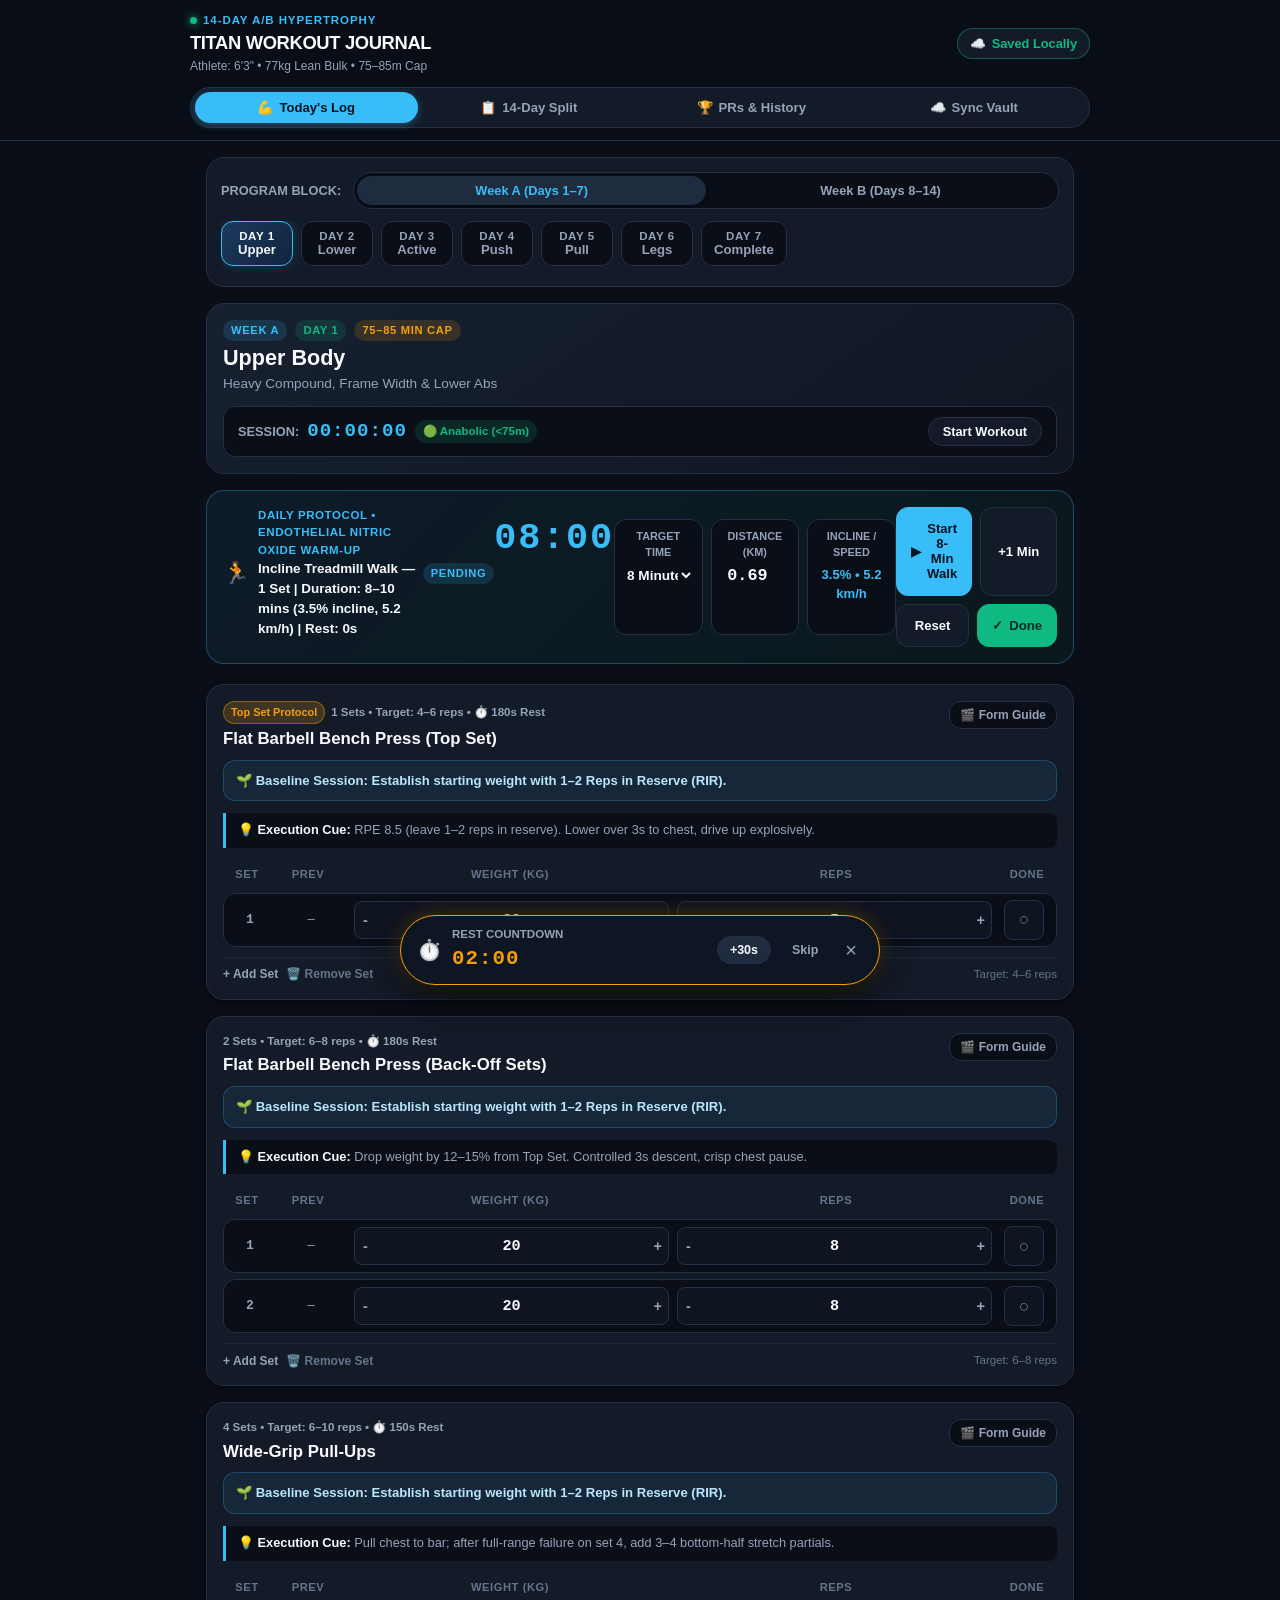
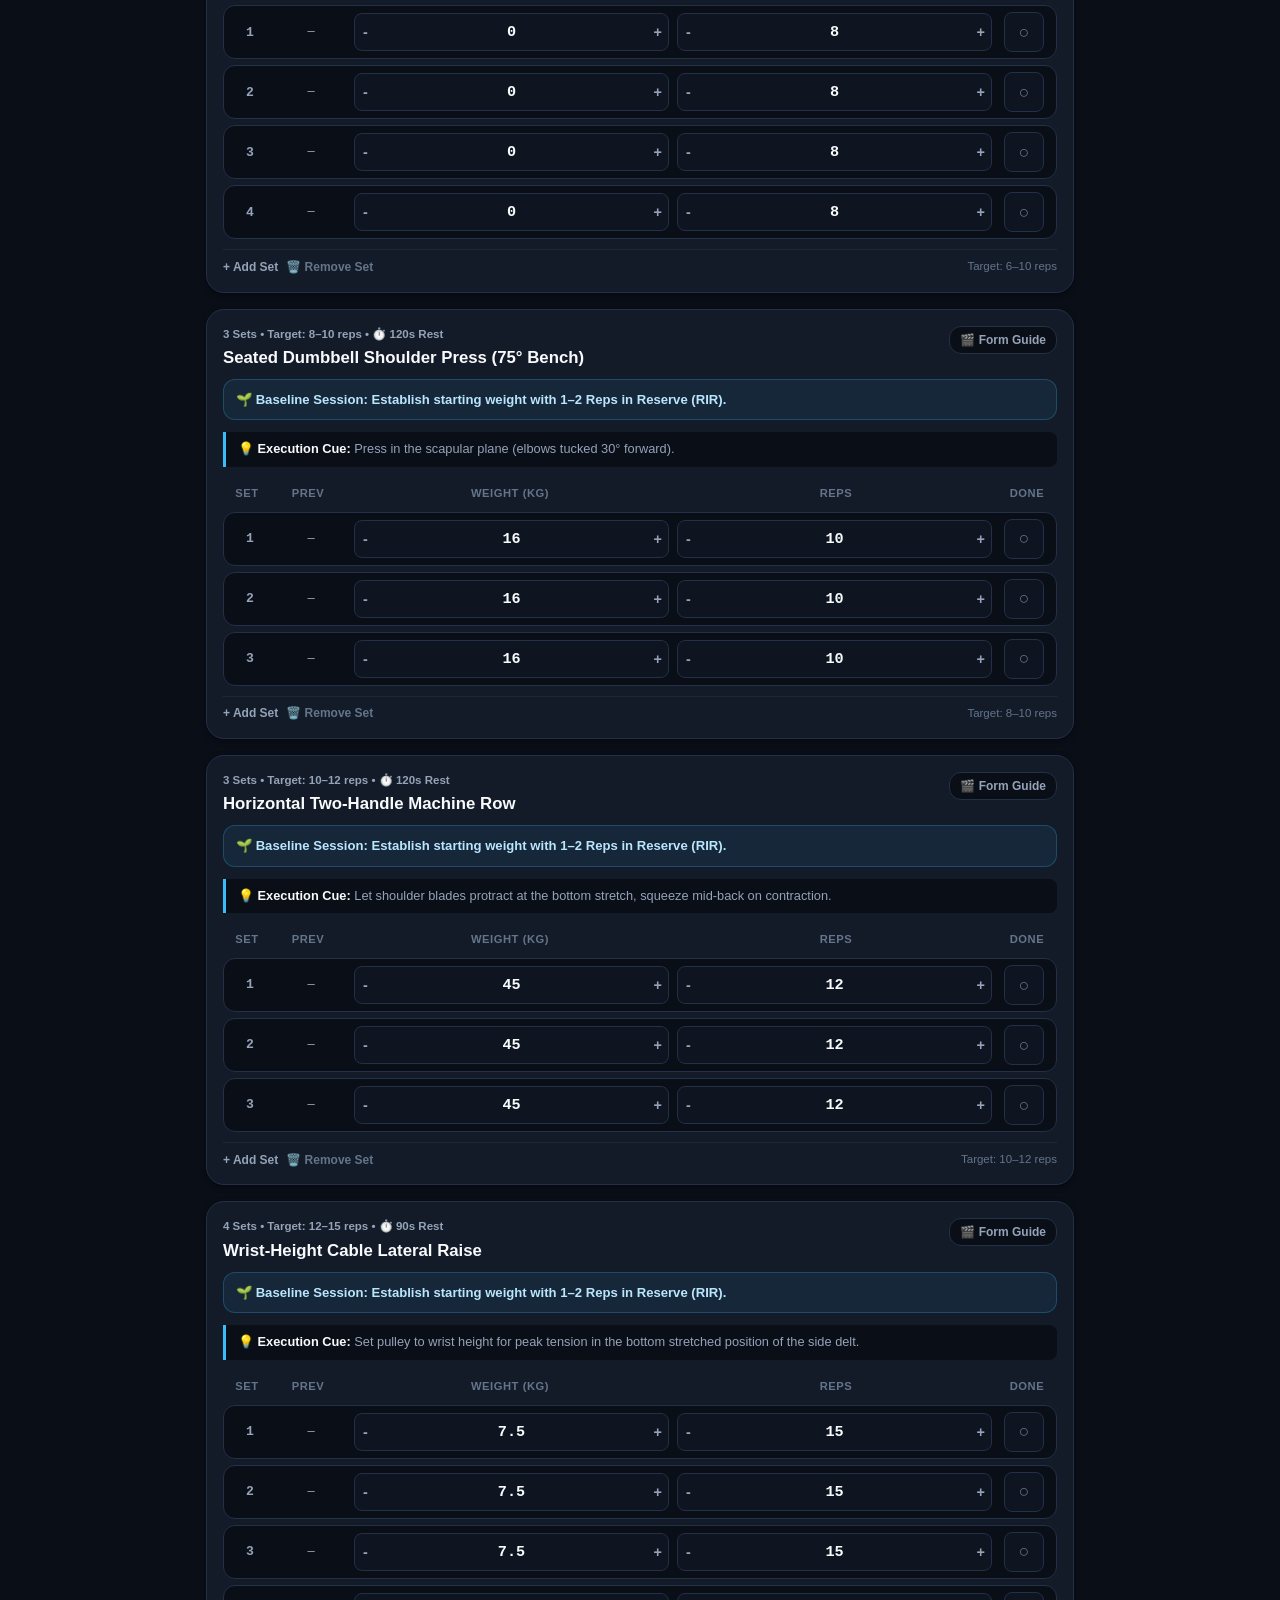
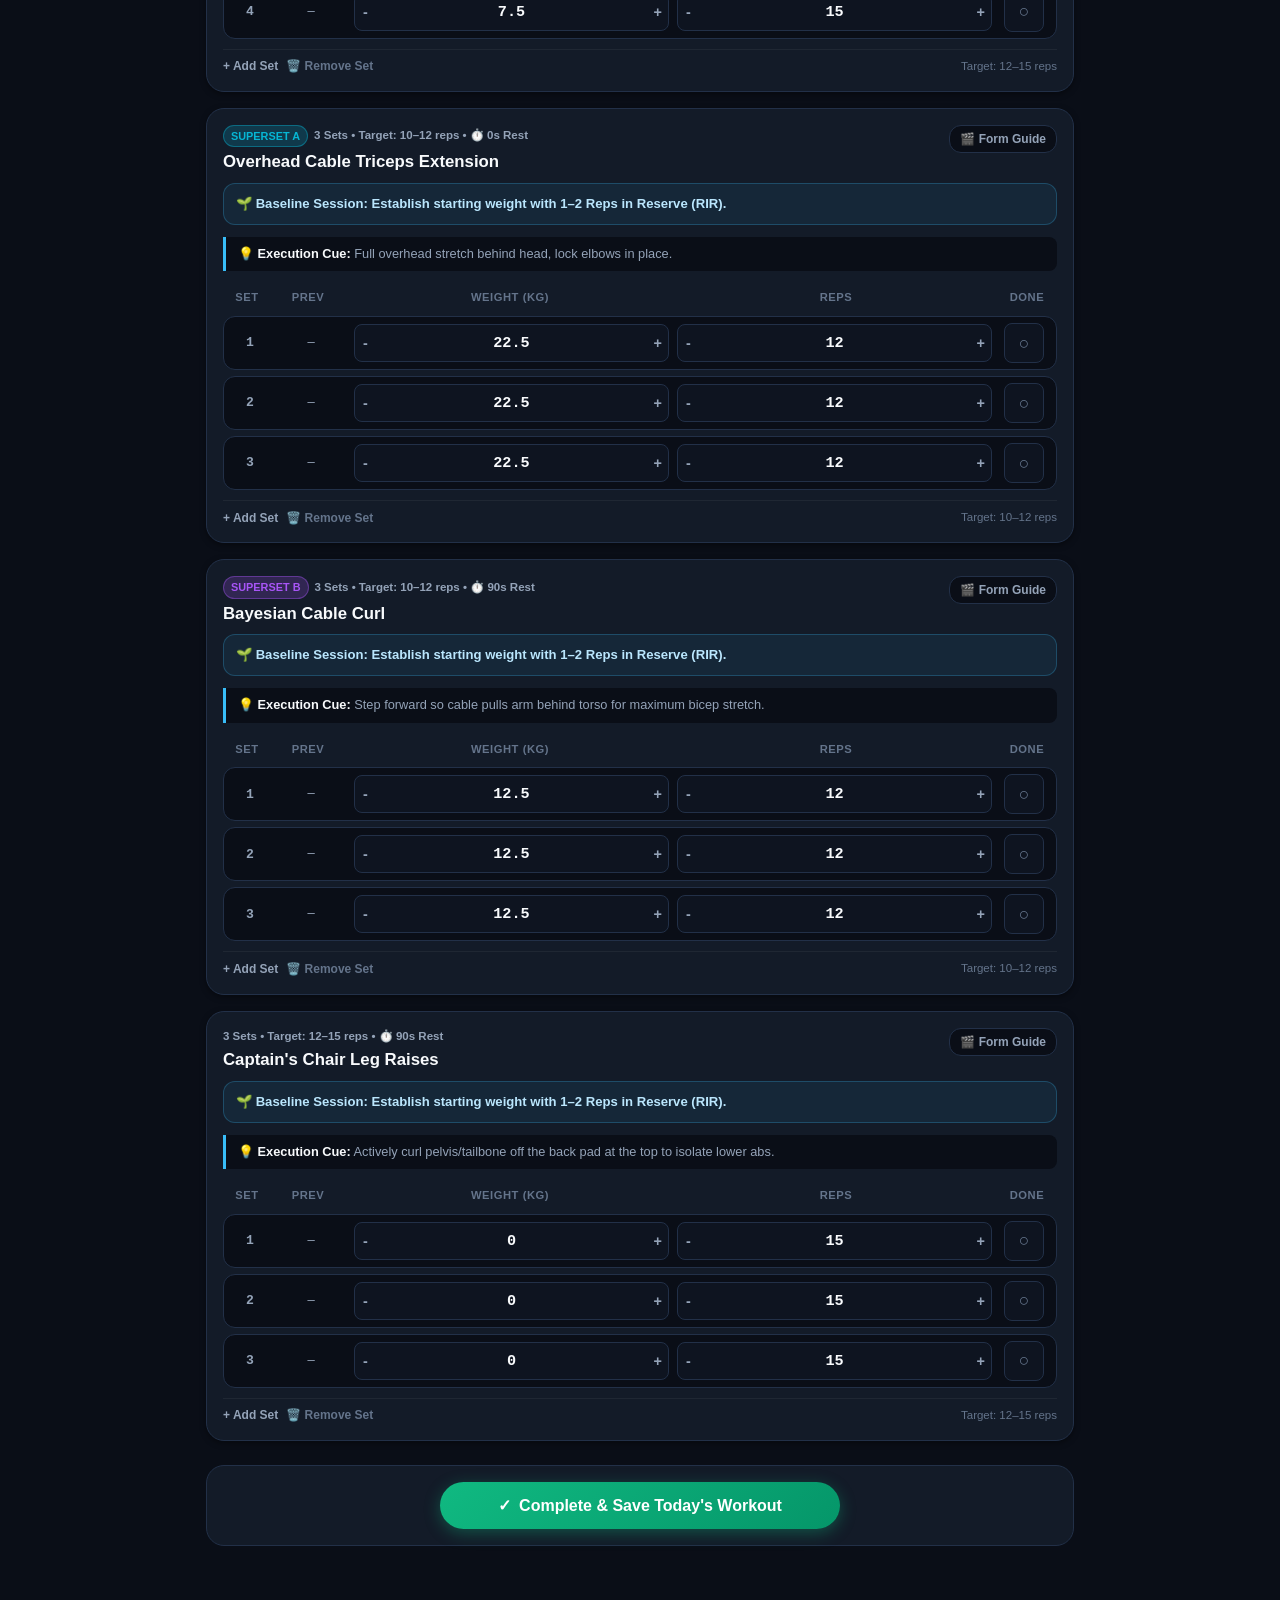
==== commit 555e9112: "Fix UI bugs: add Zone 2 treadmill warm-up hub with distance/incline logging and timer, fix rest coun" ====
--- a/titan_standalone_offline.html
+++ b/titan_standalone_offline.html
@@ -887,28 +887,167 @@
 
 .floating-rest-dock {
   position: fixed;
-  bottom: calc(16px + var(--safe-bottom));
+  bottom: calc(75px + var(--safe-bottom));
   left: 50%;
-  transform: translateX(-50%) translateY(120px);
-  z-index: 999;
-  width: calc(100% - 32px);
+  transform: translateX(-50%) translateY(160px);
+  z-index: 9999;
+  width: calc(100% - 24px);
   max-width: 480px;
-  background: rgba(19, 27, 40, 0.95);
+  background: rgba(15, 23, 36, 0.98);
   backdrop-filter: blur(16px);
   -webkit-backdrop-filter: blur(16px);
   border: 1.5px solid var(--accent-amber);
   border-radius: var(--radius-full);
-  padding: 10px 18px;
+  padding: 10px 16px;
   display: flex;
   align-items: center;
   justify-content: space-between;
-  gap: 12px;
-  box-shadow: 0 8px 32px rgba(0, 0, 0, 0.6), 0 0 16px rgba(245, 158, 11, 0.25);
+  gap: 10px;
+  box-shadow: 0 12px 36px rgba(0, 0, 0, 0.75), 0 0 20px rgba(245, 158, 11, 0.3);
   transition: transform 0.3s cubic-bezier(0.16, 1, 0.3, 1);
 }
 
 .floating-rest-dock.visible {
   transform: translateX(-50%) translateY(0);
+}
+
+.btn-close-dock {
+  background: transparent;
+  border: none;
+  color: var(--text-muted);
+  font-size: 1.25rem;
+  line-height: 1;
+  padding: 4px 6px;
+  cursor: pointer;
+  display: flex;
+  align-items: center;
+  justify-content: center;
+}
+
+.btn-close-dock:hover {
+  color: var(--accent-rose);
+}
+
+/* ==========================================================================
+   TREADMILL PROTOCOL HUB (ZONE 2 WALK / RUN TIMER & DISTANCE TRACKER)
+   ========================================================================== */
+.treadmill-hub-card {
+  background: linear-gradient(135deg, rgba(56, 189, 248, 0.08) 0%, rgba(16, 185, 129, 0.06) 100%);
+  border: 1.5px solid rgba(56, 189, 248, 0.3);
+  border-radius: var(--radius-lg);
+  padding: 16px;
+  margin-bottom: 20px;
+  transition: all 0.25s ease;
+}
+
+.treadmill-hub-card.completed {
+  border-color: rgba(16, 185, 129, 0.55);
+  background: linear-gradient(135deg, rgba(16, 185, 129, 0.12) 0%, rgba(6, 182, 212, 0.06) 100%);
+}
+
+.treadmill-header {
+  display: flex;
+  align-items: center;
+  justify-content: space-between;
+  margin-bottom: 8px;
+}
+
+.treadmill-timer-display {
+  font-family: var(--font-mono);
+  font-size: 2.3rem;
+  font-weight: 900;
+  color: var(--accent-blue);
+  text-align: center;
+  margin: 4px 0 10px 0;
+  letter-spacing: 0.05em;
+}
+
+.treadmill-timer-display.running {
+  color: var(--accent-emerald);
+  animation: pulseAnim 2s infinite ease-in-out;
+}
+
+.treadmill-metrics-grid {
+  display: grid;
+  grid-template-columns: 1fr 1fr 1fr;
+  gap: 8px;
+  margin: 12px 0;
+}
+
+.treadmill-metric-box {
+  background: var(--bg-main);
+  border: 1px solid var(--border-subtle);
+  border-radius: var(--radius-md);
+  padding: 8px;
+  text-align: center;
+}
+
+.treadmill-metric-label {
+  font-size: 0.68rem;
+  font-weight: 800;
+  color: var(--text-muted);
+  text-transform: uppercase;
+  margin-bottom: 2px;
+}
+
+.treadmill-metric-input {
+  width: 100%;
+  background: transparent;
+  border: none;
+  color: var(--text-main);
+  font-family: var(--font-mono);
+  font-size: 1.05rem;
+  font-weight: 800;
+  text-align: center;
+  outline: none;
+}
+
+.treadmill-btn-row {
+  display: flex;
+  gap: 8px;
+  flex-wrap: wrap;
+}
+
+.btn-treadmill {
+  flex: 1;
+  background: var(--bg-card);
+  border: 1px solid var(--border-subtle);
+  color: var(--text-main);
+  font-size: 0.82rem;
+  font-weight: 700;
+  padding: 9px 14px;
+  border-radius: var(--radius-md);
+  cursor: pointer;
+  display: flex;
+  align-items: center;
+  justify-content: center;
+  gap: 6px;
+  transition: all 0.15s ease;
+}
+
+.btn-treadmill.primary {
+  background: var(--accent-blue);
+  color: #051322;
+  border-color: var(--accent-blue);
+  font-weight: 800;
+}
+
+.btn-treadmill.success {
+  background: var(--accent-emerald);
+  color: #022c22;
+  border-color: var(--accent-emerald);
+  font-weight: 800;
+}
+
+.btn-treadmill:active {
+  transform: scale(0.97);
+}
+
+/* Touch responsiveness idiot proofing */
+.stepper-btn, .btn-check-done, .btn-finish-workout, .tab-btn {
+  touch-action: manipulation;
+  user-select: none;
+  -webkit-user-select: none;
 }
 
 .dock-timer-info {
@@ -1449,14 +1588,57 @@
         </div>
       </div>
 
-      <!-- PRE-WORKOUT PROTOCOL -->
-      <div class="pre-workout-card" id="preWorkoutCard">
-        <div class="pre-workout-icon">🏃</div>
-        <div>
-          <div class="pre-workout-title">Daily Pre-Workout Nitric Oxide Warm-Up</div>
-          <div class="pre-workout-text" id="preWorkoutText">
-            Incline Treadmill Walk — 1 Set | Duration: 8–10 mins (3.5% incline, 5.2 km/h) | Rest: 0s
+      <!-- PRE-WORKOUT INTERACTIVE TREADMILL PROTOCOL HUB -->
+      <div class="treadmill-hub-card" id="preWorkoutCard">
+        <div class="treadmill-header">
+          <div style="display: flex; align-items: center; gap: 8px;">
+            <span style="font-size: 1.35rem;">🏃</span>
+            <div>
+              <div style="font-size: 0.72rem; font-weight: 800; text-transform: uppercase; color: var(--accent-blue); letter-spacing: 0.05em;">
+                Daily Protocol &bull; Endothelial Nitric Oxide Warm-Up
+              </div>
+              <div style="font-size: 0.84rem; font-weight: 700; color: var(--text-main);" id="preWorkoutText">
+                8–10 Min Zone 2 Incline Treadmill Walk (3.5% Incline @ 5.2 km/h)
+              </div>
+            </div>
           </div>
+          <span class="badge-tag badge-blue" id="treadmillStatusBadge">Pending</span>
+        </div>
+
+        <!-- Big 8-Minute Countdown Display -->
+        <div class="treadmill-timer-display" id="treadmillTimerDisplay">08:00</div>
+
+        <!-- Metrics Tracking Grid -->
+        <div class="treadmill-metrics-grid">
+          <div class="treadmill-metric-box">
+            <div class="treadmill-metric-label">Target Time</div>
+            <select id="selectTreadmillTarget" onchange="setTreadmillTarget(this.value)" style="background: transparent; border: none; color: var(--text-main); font-weight: 800; font-size: 0.85rem; text-align: center; outline: none; width: 100%;">
+              <option value="480" style="background: #111;">8 Minutes</option>
+              <option value="600" style="background: #111;">10 Minutes</option>
+            </select>
+          </div>
+          <div class="treadmill-metric-box">
+            <div class="treadmill-metric-label">Distance (km)</div>
+            <input type="number" step="0.01" class="treadmill-metric-input" id="inputTreadmillDistance" value="0.69" onfocus="this.select()">
+          </div>
+          <div class="treadmill-metric-box">
+            <div class="treadmill-metric-label">Incline / Speed</div>
+            <div style="font-size: 0.82rem; font-weight: 800; color: var(--accent-blue); margin-top: 4px;">
+              3.5% &bull; 5.2 km/h
+            </div>
+          </div>
+        </div>
+
+        <!-- Controls Row -->
+        <div class="treadmill-btn-row">
+          <button class="btn-treadmill primary" id="btnToggleTreadmill" onclick="toggleTreadmillTimer()">
+            <span>▶</span> Start 8-Min Walk
+          </button>
+          <button class="btn-treadmill" onclick="addTreadmillMinute(60)">+1 Min</button>
+          <button class="btn-treadmill" onclick="resetTreadmillTimer()">Reset</button>
+          <button class="btn-treadmill success" id="btnCompleteTreadmill" onclick="completeTreadmillProtocol()">
+            <span>✓</span> Done
+          </button>
         </div>
       </div>
 
@@ -1547,10 +1729,29 @@
           <button class="btn-vault-action" onclick="saveCustomSyncKey()">Save Key</button>
         </div>
 
-        <div style="display: flex; gap: 8px; flex-wrap: wrap;">
+        <!-- FIREBASE CLOUD DATABASE CONNECTOR -->
+        <div style="margin-top: 14px; padding-top: 14px; border-top: 1px solid var(--border-subtle);">
+          <div style="display: flex; align-items: center; justify-content: space-between; margin-bottom: 6px;">
+            <span style="font-size: 0.78rem; font-weight: 800; color: var(--text-muted); text-transform: uppercase;">
+              ☁️ Cloud Sync Database (Free Google Firebase)
+            </span>
+            <span id="cloudStatusTag" class="badge-tag badge-amber" style="font-size: 0.68rem;">Local Only</span>
+          </div>
+          <div class="vault-key-box" style="margin-bottom: 8px;">
+            <input type="url" class="vault-key-input" id="inputFirebaseUrl" placeholder="https://your-project-default-rtdb.firebaseio.com" style="font-size: 0.85rem;" spellcheck="false">
+            <button class="btn-vault-action" onclick="saveFirebaseUrl()">Connect Cloud</button>
+          </div>
+          <p style="font-size: 0.75rem; color: var(--text-muted); line-height: 1.4; margin-bottom: 10px;">
+            <strong>How to get a 100% free permanent Google database in 60s:</strong><br>
+            1. Open <a href="https://console.firebase.google.com" target="_blank" rel="noopener noreferrer" style="color: var(--accent-blue);">console.firebase.google.com</a> &rarr; <em>Create a project</em>.<br>
+            2. In sidebar, tap <strong>Build &rarr; Realtime Database &rarr; Create Database</strong> (choose <em>"Start in test mode"</em>).<br>
+            3. Copy the URL at the top and paste it above! Both your phone & laptop will sync in real time forever.
+          </p>
+        </div>
+
+        <div style="display: flex; gap: 8px; flex-wrap: wrap; margin-top: 10px;">
           <button class="btn-vault-action" onclick="forceCloudPull()">⬇️ Pull Latest from Cloud</button>
           <button class="btn-vault-action" onclick="forceCloudPush()">⬆️ Push to Cloud Now</button>
-          <button class="btn-vault-action" onclick="testLocalServerConnection()">🔄 Check PC Server Sync</button>
         </div>
 
         <!-- QR PAIRING CODE -->
@@ -1614,6 +1815,7 @@
     <div class="dock-btn-group">
       <button class="btn-dock-action" onclick="addRestTimerSeconds(30)">+30s</button>
       <button class="btn-dock-action skip" onclick="skipRestTimer()">Skip</button>
+      <button class="btn-close-dock" onclick="dismissRestTimer()" title="Close Timer">&times;</button>
     </div>
   </aside>
 
@@ -3649,6 +3851,7 @@
   restTimerInterval: null,
   
   syncKey: '',
+  firebaseUrl: '',
   completedWorkouts: [],
   inProgressLogs: {}, // { [day]: { [exId]: [{ weight, reps, done }] } }
   personalRecords: {}, // { [canonName]: { maxWeight, reps, date } }
@@ -3728,6 +3931,7 @@
       appState.currentDay = parsed.currentDay || 1;
       appState.currentWeek = parsed.currentDay > 7 ? 'B' : 'A';
       appState.syncKey = parsed.syncKey || '';
+      appState.firebaseUrl = parsed.firebaseUrl || '';
       appState.completedWorkouts = parsed.completedWorkouts || [];
       appState.inProgressLogs = parsed.inProgressLogs || {};
       appState.personalRecords = parsed.personalRecords || {};
@@ -3750,6 +3954,7 @@
     const toSave = {
       currentDay: appState.currentDay,
       syncKey: appState.syncKey,
+      firebaseUrl: appState.firebaseUrl,
       completedWorkouts: appState.completedWorkouts,
       inProgressLogs: appState.inProgressLogs,
       personalRecords: appState.personalRecords,
@@ -3761,15 +3966,26 @@
   }
 }
 
-// Handle URL query parameter `?sync=KEY` for 1-second instant phone pairing
+// Handle URL query parameter `?sync=KEY&fb=URL` for 1-second instant phone pairing
 function handleUrlSyncKey() {
   try {
     const urlParams = new URLSearchParams(window.location.search);
     const syncParam = urlParams.get('sync');
+    const fbParam = urlParams.get('fb');
+    let updated = false;
+
     if (syncParam && syncParam.trim() !== '') {
       appState.syncKey = syncParam.trim();
+      updated = true;
+    }
+    if (fbParam && fbParam.trim() !== '') {
+      appState.firebaseUrl = fbParam.trim();
+      updated = true;
+    }
+
+    if (updated) {
       saveLocalState();
-      showToast(`📲 Synced to device vault: ${appState.syncKey}`);
+      showToast(`📲 Synced to device vault!`);
       // Clean up URL without reloading
       const cleanUrl = window.location.origin + window.location.pathname;
       window.history.replaceState({}, document.title, cleanUrl);
@@ -3833,6 +4049,8 @@
   document.getElementById('btnWeekA').classList.toggle('active', appState.currentWeek === 'A');
   document.getElementById('btnWeekB').classList.toggle('active', appState.currentWeek === 'B');
 
+  resetTreadmillTimer();
+  dismissRestTimer();
   saveLocalState();
   initWeekAndDayPills();
   renderCurrentDay();
@@ -4047,14 +4265,14 @@
           <div class="input-with-stepper">
             <button class="stepper-btn" onclick="stepWeight('${ex.id}', ${sIdx}, -2.5)">-</button>
             <input type="number" step="0.5" class="log-number-input" id="weight_${ex.id}_${sIdx}" 
-              value="${set.weight}" onchange="updateSetData('${ex.id}', ${sIdx})" placeholder="kg">
+              value="${set.weight}" onchange="updateSetData('${ex.id}', ${sIdx})" onfocus="this.select()" placeholder="kg">
             <button class="stepper-btn" onclick="stepWeight('${ex.id}', ${sIdx}, 2.5)">+</button>
           </div>
 
           <div class="input-with-stepper">
             <button class="stepper-btn" onclick="stepReps('${ex.id}', ${sIdx}, -1)">-</button>
             <input type="number" step="1" class="log-number-input" id="reps_${ex.id}_${sIdx}" 
-              value="${set.reps}" onchange="updateSetData('${ex.id}', ${sIdx})" placeholder="reps">
+              value="${set.reps}" onchange="updateSetData('${ex.id}', ${sIdx})" onfocus="this.select()" placeholder="reps">
             <button class="stepper-btn" onclick="stepReps('${ex.id}', ${sIdx}, 1)">+</button>
           </div>
 
@@ -4099,9 +4317,14 @@
       </div>
 
       <div class="card-footer-actions">
-        <button class="btn-text-action" onclick="addSetToExercise('${ex.id}', ${ex.minReps})">
-          + Add Extra Set
-        </button>
+        <div style="display: flex; gap: 8px;">
+          <button class="btn-text-action" onclick="addSetToExercise('${ex.id}', ${ex.minReps})">
+            + Add Set
+          </button>
+          <button class="btn-text-action" onclick="removeSetFromExercise('${ex.id}')" style="color: var(--text-faint);">
+            🗑️ Remove Set
+          </button>
+        </div>
         <span style="font-size: 0.72rem; color: var(--text-faint);">
           Target: ${ex.minReps}–${ex.maxReps} reps
         </span>
@@ -4183,6 +4406,19 @@
   showToast('Set added!');
 }
 
+function removeSetFromExercise(exId) {
+  const day = appState.currentDay;
+  const sets = appState.inProgressLogs[day][exId];
+  if (sets && sets.length > 1) {
+    sets.pop();
+    saveLocalState();
+    renderCurrentDay();
+    showToast('Last set removed.');
+  } else {
+    showToast('Must keep at least 1 set.');
+  }
+}
+
 function toggleSetComplete(exId, setIdx, restSec) {
   const day = appState.currentDay;
   const set = appState.inProgressLogs[day][exId][setIdx];
@@ -4218,6 +4454,10 @@
     row.classList.remove('done');
     btn.classList.remove('done');
     btn.textContent = '○';
+    
+    // IDIOT-PROOF: If set is un-checked (misclick), immediately cancel rest timer!
+    dismissRestTimer();
+    showToast(`Set ${setIdx + 1} unmarked.`);
   }
 
   // Update card border if all sets are done
@@ -4230,7 +4470,7 @@
 }
 
 /* ==========================================================================
-   REST TIMER & AUDIO ALERTS
+   REST TIMER & AUDIO ALERTS (IDIOT-PROOFED)
    ========================================================================== */
 
 function startRestTimer(seconds) {
@@ -4275,7 +4515,159 @@
 function skipRestTimer() {
   clearInterval(appState.restTimerInterval);
   appState.restTimerRunning = false;
-  document.getElementById('floatingRestDock').classList.remove('visible');
+  const dock = document.getElementById('floatingRestDock');
+  if (dock) dock.classList.remove('visible');
+}
+
+function dismissRestTimer() {
+  skipRestTimer();
+}
+
+/* ==========================================================================
+   TREADMILL PROTOCOL HUB (ZONE 2 WALK / RUN TIMER & DISTANCE TRACKER)
+   ========================================================================== */
+
+let treadmillState = {
+  targetSeconds: 480, // 8 mins default
+  currentSeconds: 480,
+  running: false,
+  interval: null,
+  completed: false,
+  distanceKm: 0.69
+};
+
+function updateTreadmillDisplay() {
+  const m = Math.floor(treadmillState.currentSeconds / 60);
+  const s = treadmillState.currentSeconds % 60;
+  const disp = document.getElementById('treadmillTimerDisplay');
+  if (disp) {
+    disp.textContent = `${String(m).padStart(2, '0')}:${String(s).padStart(2, '0')}`;
+  }
+}
+
+function setTreadmillTarget(val) {
+  const secs = parseInt(val, 10) || 480;
+  treadmillState.targetSeconds = secs;
+  treadmillState.currentSeconds = secs;
+  const dist = ((secs / 3600) * 5.2).toFixed(2);
+  const distInput = document.getElementById('inputTreadmillDistance');
+  if (distInput) distInput.value = dist;
+  treadmillState.distanceKm = parseFloat(dist);
+  updateTreadmillDisplay();
+}
+
+function toggleTreadmillTimer() {
+  if (treadmillState.running) {
+    pauseTreadmillTimer();
+  } else {
+    startTreadmillTimer();
+  }
+}
+
+function startTreadmillTimer() {
+  if (treadmillState.running) return;
+  treadmillState.running = true;
+  const btn = document.getElementById('btnToggleTreadmill');
+  const disp = document.getElementById('treadmillTimerDisplay');
+  const badge = document.getElementById('treadmillStatusBadge');
+  
+  if (btn) btn.innerHTML = '<span>⏸</span> Pause';
+  if (disp) disp.classList.add('running');
+  if (badge) {
+    badge.className = 'badge-tag badge-emerald';
+    badge.textContent = 'Active Warm-Up';
+  }
+
+  // Also auto-start the overall workout session stopwatch if not started
+  if (!appState.sessionTimerRunning) {
+    startSessionTimer();
+  }
+
+  treadmillState.interval = setInterval(() => {
+    treadmillState.currentSeconds--;
+    if (treadmillState.currentSeconds <= 0) {
+      clearInterval(treadmillState.interval);
+      treadmillState.running = false;
+      treadmillState.currentSeconds = 0;
+      updateTreadmillDisplay();
+      if (btn) btn.innerHTML = '<span>▶</span> Restart';
+      if (disp) disp.classList.remove('running');
+      completeTreadmillProtocol();
+      playGymChime();
+      showToast('🔔 8-Min Warm-Up Finished! Synovial joints & eNOS primed!');
+    } else {
+      updateTreadmillDisplay();
+    }
+  }, 1000);
+}
+
+function pauseTreadmillTimer() {
+  treadmillState.running = false;
+  clearInterval(treadmillState.interval);
+  const btn = document.getElementById('btnToggleTreadmill');
+  const disp = document.getElementById('treadmillTimerDisplay');
+  const badge = document.getElementById('treadmillStatusBadge');
+  if (btn) btn.innerHTML = '<span>▶</span> Resume';
+  if (disp) disp.classList.remove('running');
+  if (badge && !treadmillState.completed) {
+    badge.className = 'badge-tag badge-amber';
+    badge.textContent = 'Paused';
+  }
+}
+
+function addTreadmillMinute(secs) {
+  treadmillState.currentSeconds += secs;
+  treadmillState.targetSeconds += secs;
+  const dist = ((treadmillState.targetSeconds / 3600) * 5.2).toFixed(2);
+  const distInput = document.getElementById('inputTreadmillDistance');
+  if (distInput) distInput.value = dist;
+  updateTreadmillDisplay();
+}
+
+function resetTreadmillTimer() {
+  pauseTreadmillTimer();
+  treadmillState.currentSeconds = treadmillState.targetSeconds;
+  treadmillState.completed = false;
+  const card = document.getElementById('preWorkoutCard');
+  const badge = document.getElementById('treadmillStatusBadge');
+  const btnComp = document.getElementById('btnCompleteTreadmill');
+  const btn = document.getElementById('btnToggleTreadmill');
+  if (card) card.classList.remove('completed');
+  if (badge) {
+    badge.className = 'badge-tag badge-blue';
+    badge.textContent = 'Pending';
+  }
+  if (btnComp) btnComp.innerHTML = '<span>✓</span> Done';
+  if (btn) btn.innerHTML = '<span>▶</span> Start Walk';
+  updateTreadmillDisplay();
+}
+
+function completeTreadmillProtocol() {
+  treadmillState.completed = true;
+  pauseTreadmillTimer();
+  const card = document.getElementById('preWorkoutCard');
+  const badge = document.getElementById('treadmillStatusBadge');
+  const btnComp = document.getElementById('btnCompleteTreadmill');
+  const distInput = document.getElementById('inputTreadmillDistance');
+  const loggedDist = distInput ? distInput.value : '0.69';
+
+  if (card) card.classList.add('completed');
+  if (badge) {
+    badge.className = 'badge-tag badge-emerald';
+    badge.textContent = `Completed (${loggedDist} km)`;
+  }
+  if (btnComp) btnComp.innerHTML = '<span>✓</span> Completed';
+
+  // Save to in-progress logs
+  const day = appState.currentDay;
+  if (!appState.inProgressLogs[day]) appState.inProgressLogs[day] = {};
+  appState.inProgressLogs[day].treadmillCompleted = {
+    done: true,
+    distanceKm: loggedDist,
+    timestamp: Date.now()
+  };
+  saveLocalState();
+  showToast(`🏃 Warm-up logged: ${loggedDist} km at 3.5% incline!`);
 }
 
 /* ==========================================================================
@@ -4390,6 +4782,11 @@
     timestamp: Date.now(),
     durationMinutes: durationMin,
     totalVolumeKg: totalVolume,
+    treadmillProtocol: {
+      completed: treadmillState.completed,
+      distanceKm: treadmillState.distanceKm,
+      targetMinutes: Math.round(treadmillState.targetSeconds / 60)
+    },
     exercises: workoutExercises
   };
 
@@ -4398,6 +4795,8 @@
   // Reset active session
   delete appState.inProgressLogs[dayData.day];
   pauseSessionTimer();
+  resetTreadmillTimer();
+  dismissRestTimer();
   appState.sessionSeconds = 0;
   document.getElementById('sessionTimerClock').textContent = '00:00:00';
 
@@ -4534,9 +4933,26 @@
    ========================================================================== */
 
 function initSyncKeyUI() {
-  const input = document.getElementById('inputSyncKey');
-  if (input) input.value = appState.syncKey;
+  const inputKey = document.getElementById('inputSyncKey');
+  if (inputKey) inputKey.value = appState.syncKey;
+
+  const inputFb = document.getElementById('inputFirebaseUrl');
+  if (inputFb) inputFb.value = appState.firebaseUrl || '';
+
+  updateCloudStatusUI();
   renderSyncQR();
+}
+
+function updateCloudStatusUI() {
+  const tag = document.getElementById('cloudStatusTag');
+  if (!tag) return;
+  if (appState.firebaseUrl && appState.firebaseUrl.startsWith('http')) {
+    tag.className = 'badge-tag badge-emerald';
+    tag.textContent = 'Google Cloud Active';
+  } else {
+    tag.className = 'badge-tag badge-amber';
+    tag.textContent = 'Local Only';
+  }
 }
 
 function saveCustomSyncKey() {
@@ -4554,13 +4970,36 @@
   silentCloudPull();
 }
 
+function saveFirebaseUrl() {
+  const input = document.getElementById('inputFirebaseUrl');
+  if (!input) return;
+  let val = input.value.trim().replace(/\/+$/, '');
+  if (val && !val.startsWith('http')) {
+    val = 'https://' + val;
+  }
+  appState.firebaseUrl = val;
+  saveLocalState();
+  updateCloudStatusUI();
+  renderSyncQR();
+  if (val) {
+    showToast('☁️ Firebase Database connected!');
+    silentCloudPush();
+  } else {
+    showToast('Cloud database disconnected (Local mode).');
+  }
+}
+
 function getPairingUrl() {
   // If running via python server with tunnel, use public HTTPS tunnel
   const baseUrl = (window.PUBLIC_TUNNEL_URL && window.PUBLIC_TUNNEL_URL.startsWith('http'))
     ? window.PUBLIC_TUNNEL_URL
     : window.location.origin + window.location.pathname;
 
-  return `${baseUrl}?sync=${encodeURIComponent(appState.syncKey)}`;
+  let url = `${baseUrl}?sync=${encodeURIComponent(appState.syncKey)}`;
+  if (appState.firebaseUrl) {
+    url += `&fb=${encodeURIComponent(appState.firebaseUrl)}`;
+  }
+  return url;
 }
 
 function renderSyncQR() {
@@ -4585,66 +5024,111 @@
 }
 
 /**
- * Multi-Channel Silent Sync:
- * Channel 1: Local PC REST API (/api/sync) when connected via local network or tunnel
- * Channel 2: LocalStorage (Always instant offline fallback)
+ * Multi-Tiered Silent Cloud Sync Engine:
+ * Tier 1: Google Firebase Realtime Database (If URL provided)
+ * Tier 2: Local PC REST API (/api/sync) (If running local mobile_server.py)
+ * Tier 3: LocalStorage (Always persistent offline safety net)
  */
 async function silentCloudPush() {
   updateSyncStatus('Syncing...', false);
-  try {
-    const payload = JSON.stringify({
-      syncKey: appState.syncKey,
-      completedWorkouts: appState.completedWorkouts,
-      personalRecords: appState.personalRecords,
-      customVideos: appState.customVideos,
-      inProgressLogs: appState.inProgressLogs,
-      timestamp: Date.now()
-    });
-
-    // Try posting to local PC server
-    const serverRes = await fetch('/api/sync', {
-      method: 'POST',
-      headers: { 'Content-Type': 'application/json' },
-      body: payload
-    });
-
-    if (serverRes.ok) {
-      updateSyncStatus('Synced', true);
-      return;
+  const payload = {
+    syncKey: appState.syncKey,
+    completedWorkouts: appState.completedWorkouts,
+    personalRecords: appState.personalRecords,
+    customVideos: appState.customVideos,
+    inProgressLogs: appState.inProgressLogs,
+    timestamp: Date.now()
+  };
+
+  let synced = false;
+
+  // 1. Push to Google Firebase if configured
+  if (appState.firebaseUrl && appState.firebaseUrl.startsWith('http')) {
+    try {
+      const targetUrl = `${appState.firebaseUrl}/vault/${encodeURIComponent(appState.syncKey)}.json`;
+      const res = await fetch(targetUrl, {
+        method: 'PUT',
+        headers: { 'Content-Type': 'application/json' },
+        body: JSON.stringify(payload)
+      });
+      if (res.ok) {
+        synced = true;
+        updateSyncStatus('Cloud Synced', true);
+      }
+    } catch (e) {
+      console.log('Firebase sync error:', e);
     }
-  } catch (e) {
-    // If PC server offline, local storage is already safely preserved
   }
-  updateSyncStatus('Saved Locally', true);
+
+  // 2. Try posting to local PC server
+  if (!synced) {
+    try {
+      const serverRes = await fetch('/api/sync', {
+        method: 'POST',
+        headers: { 'Content-Type': 'application/json' },
+        body: JSON.stringify(payload)
+      });
+
+      if (serverRes.ok) {
+        synced = true;
+        updateSyncStatus('PC Synced', true);
+      }
+    } catch (e) {}
+  }
+
+  if (!synced) {
+    updateSyncStatus('Saved Locally', true);
+  }
 }
 
 async function silentCloudPull() {
+  // 1. Pull from Google Firebase if configured
+  if (appState.firebaseUrl && appState.firebaseUrl.startsWith('http')) {
+    try {
+      const targetUrl = `${appState.firebaseUrl}/vault/${encodeURIComponent(appState.syncKey)}.json`;
+      const res = await fetch(targetUrl);
+      if (res.ok) {
+        const cloudData = await res.json();
+        if (cloudData && (cloudData.completedWorkouts || cloudData.personalRecords)) {
+          mergeSyncedData(cloudData);
+          updateSyncStatus('Cloud Synced', true);
+          return;
+        }
+      }
+    } catch (e) {
+      console.log('Firebase pull error:', e);
+    }
+  }
+
+  // 2. Pull from local PC server
   try {
     const res = await fetch('/api/sync');
     if (res.ok) {
       const serverData = await res.json();
       if (serverData && serverData.completedWorkouts) {
-        // Merge without losing data
-        if (serverData.completedWorkouts.length >= appState.completedWorkouts.length) {
-          appState.completedWorkouts = serverData.completedWorkouts;
-        }
-        if (serverData.personalRecords) {
-          appState.personalRecords = { ...appState.personalRecords, ...serverData.personalRecords };
-        }
-        if (serverData.customVideos) {
-          appState.customVideos = { ...appState.customVideos, ...serverData.customVideos };
-        }
-        saveLocalState();
-        renderCurrentDay();
-        renderPRsAndHistory();
-        updateSyncStatus('Synced', true);
+        mergeSyncedData(serverData);
+        updateSyncStatus('PC Synced', true);
         return;
       }
     }
-  } catch (e) {
-    // Offline or standalone
+  } catch (e) {}
+
+  updateSyncStatus('Saved Locally', true);
+}
+
+function mergeSyncedData(incoming) {
+  if (incoming.completedWorkouts && incoming.completedWorkouts.length >= appState.completedWorkouts.length) {
+    appState.completedWorkouts = incoming.completedWorkouts;
   }
-  updateSyncStatus('Saved Locally', true);
+  if (incoming.personalRecords) {
+    appState.personalRecords = { ...appState.personalRecords, ...incoming.personalRecords };
+  }
+  if (incoming.customVideos) {
+    appState.customVideos = { ...appState.customVideos, ...incoming.customVideos };
+  }
+  saveLocalState();
+  renderCurrentDay();
+  renderPRsAndHistory();
 }
 
 function forceCloudPush() {
@@ -4688,6 +5172,7 @@
     athlete: "6'3\" 77kg Lean Bulk",
     exportedAt: new Date().toISOString(),
     syncKey: appState.syncKey,
+    firebaseUrl: appState.firebaseUrl || '',
     completedWorkouts: appState.completedWorkouts,
     personalRecords: appState.personalRecords,
     customVideos: appState.customVideos,
@@ -4724,6 +5209,7 @@
         if (data.customVideos) appState.customVideos = data.customVideos;
         if (data.inProgressLogs) appState.inProgressLogs = data.inProgressLogs;
         if (data.syncKey) appState.syncKey = data.syncKey;
+        if (data.firebaseUrl) appState.firebaseUrl = data.firebaseUrl;
 
         saveLocalState();
         renderCurrentDay();
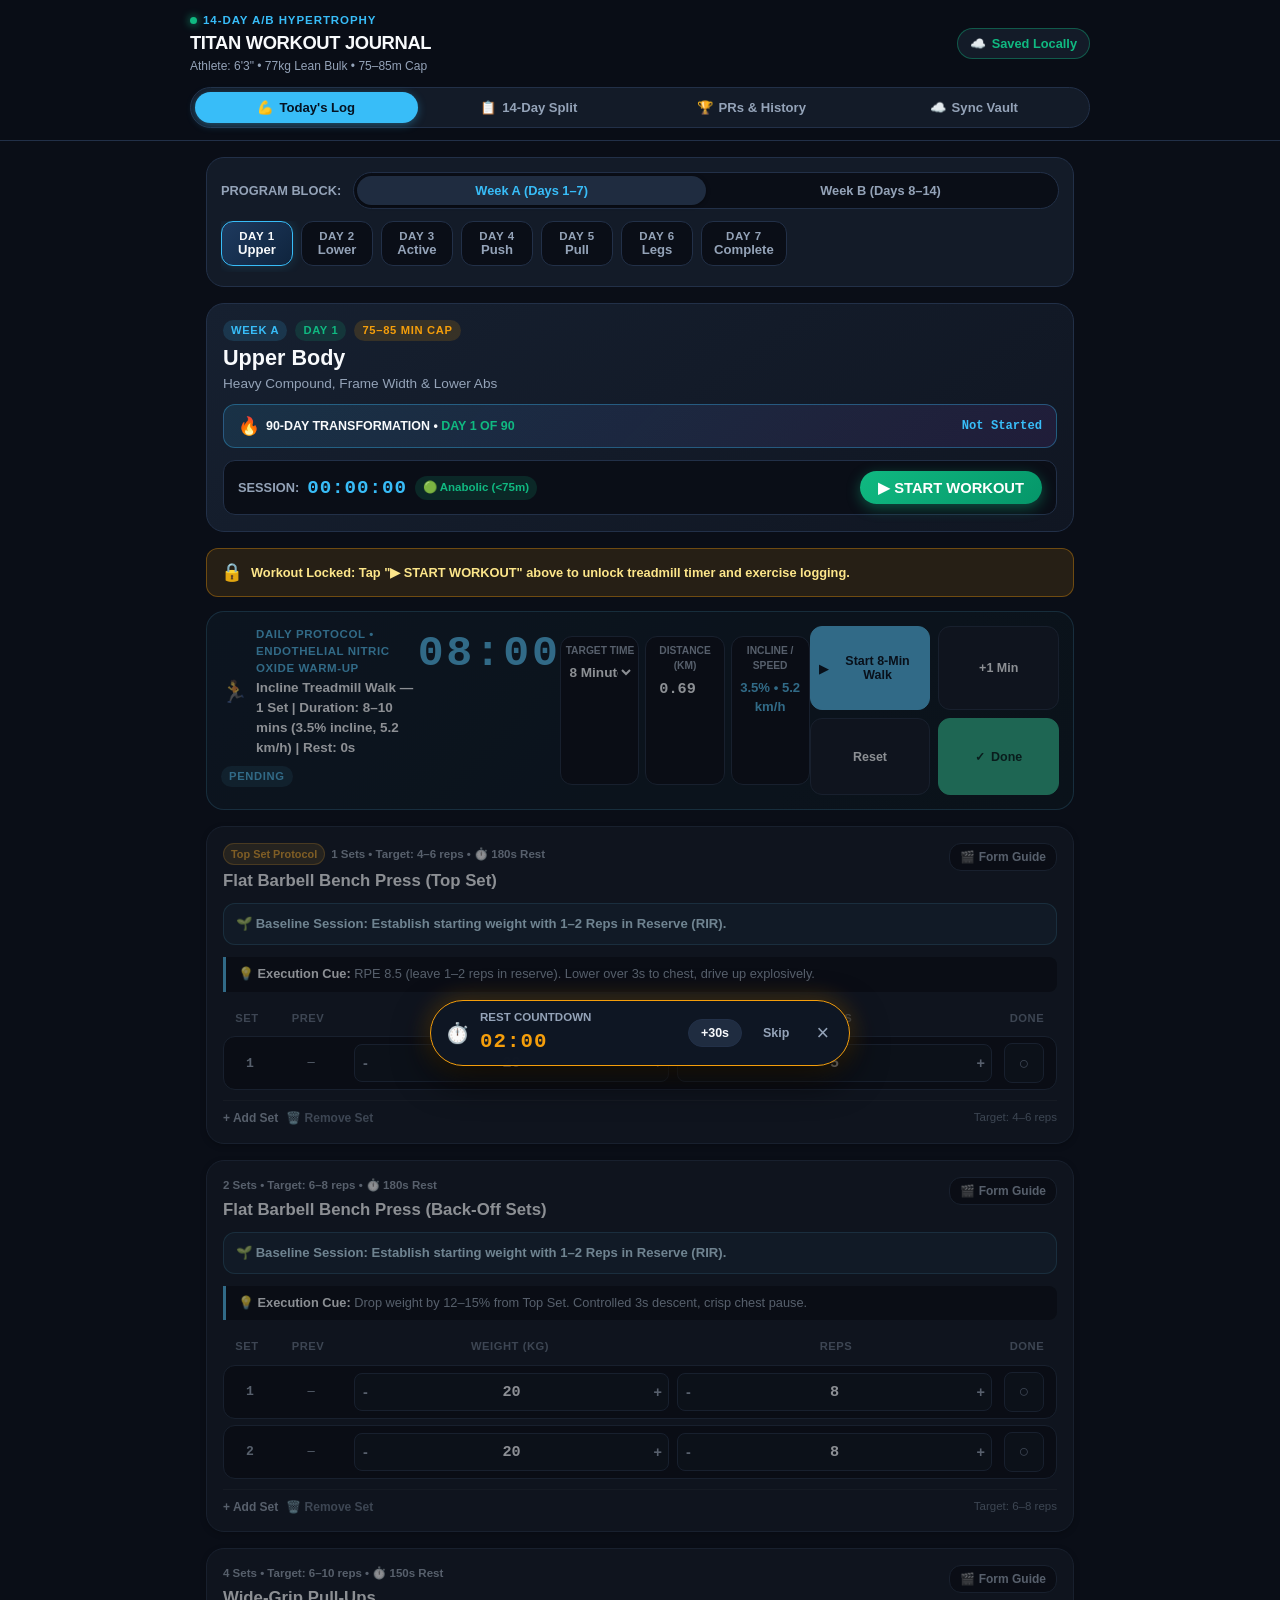
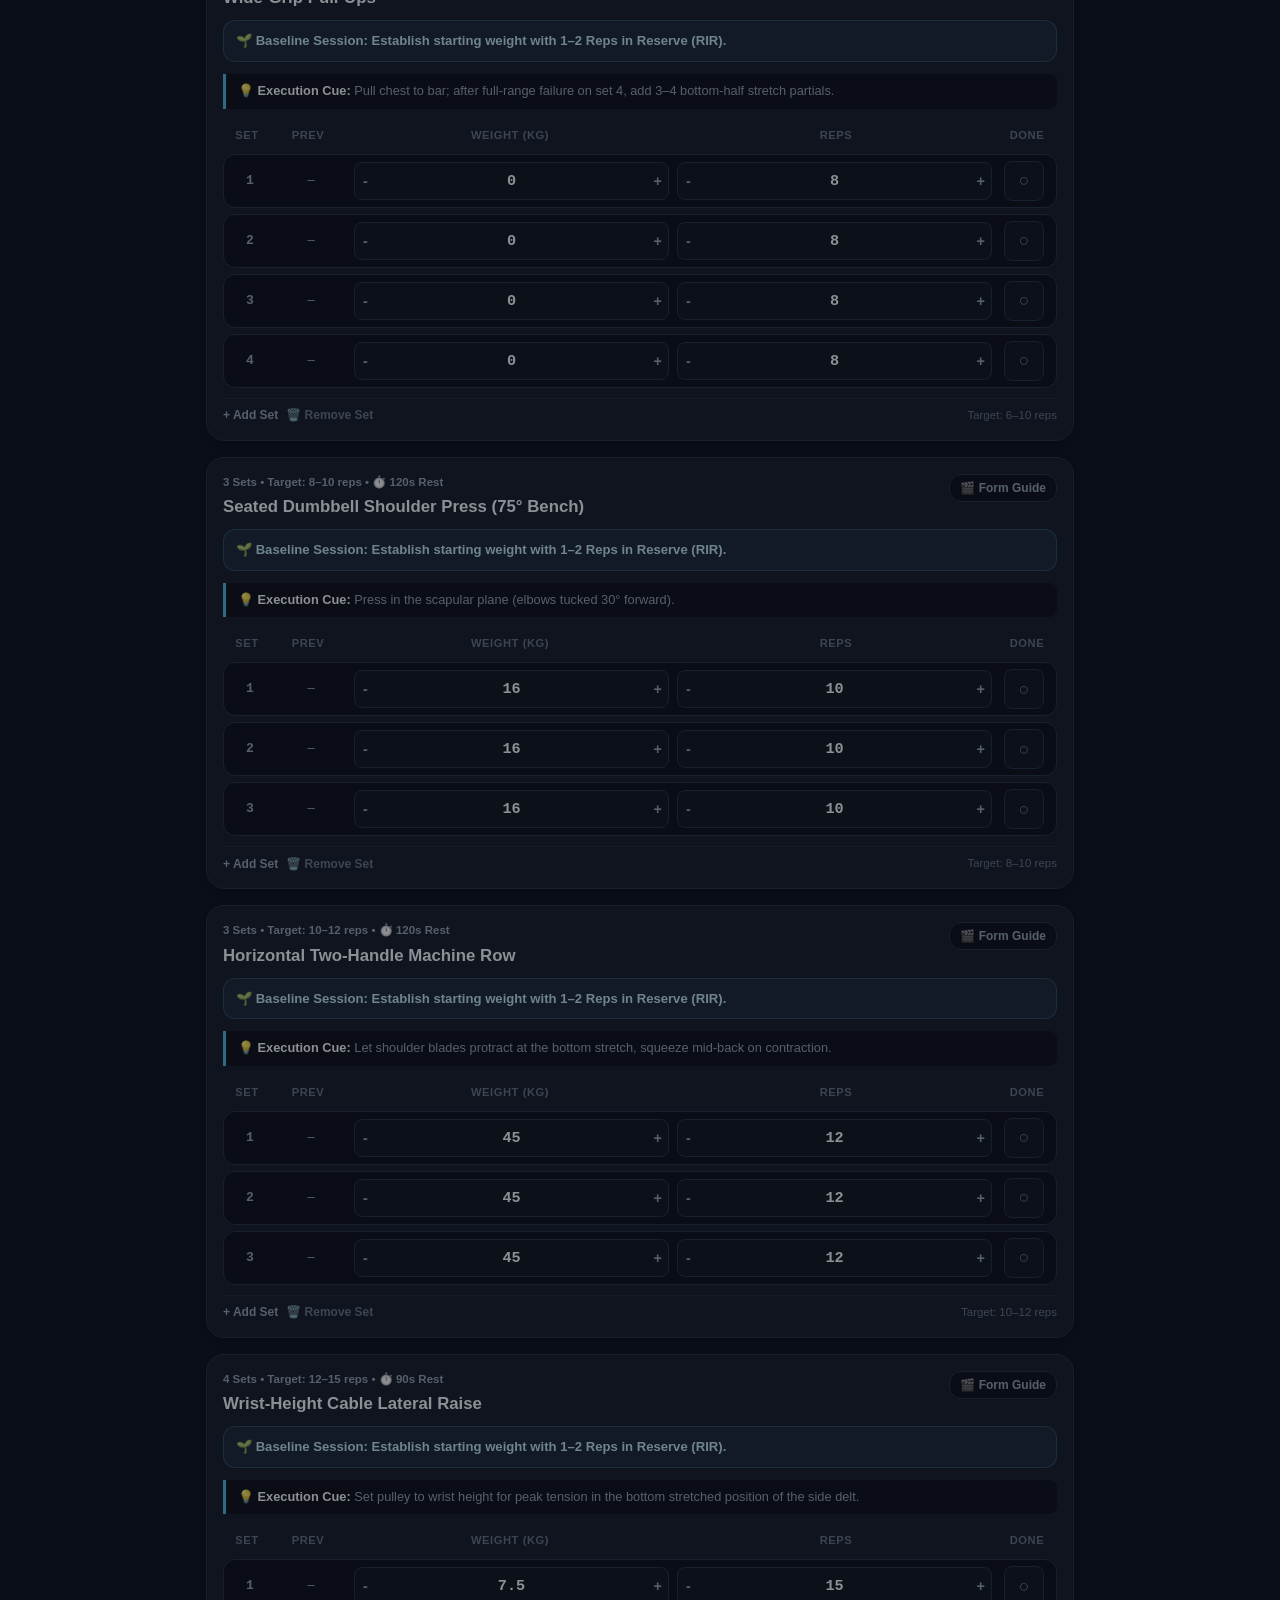
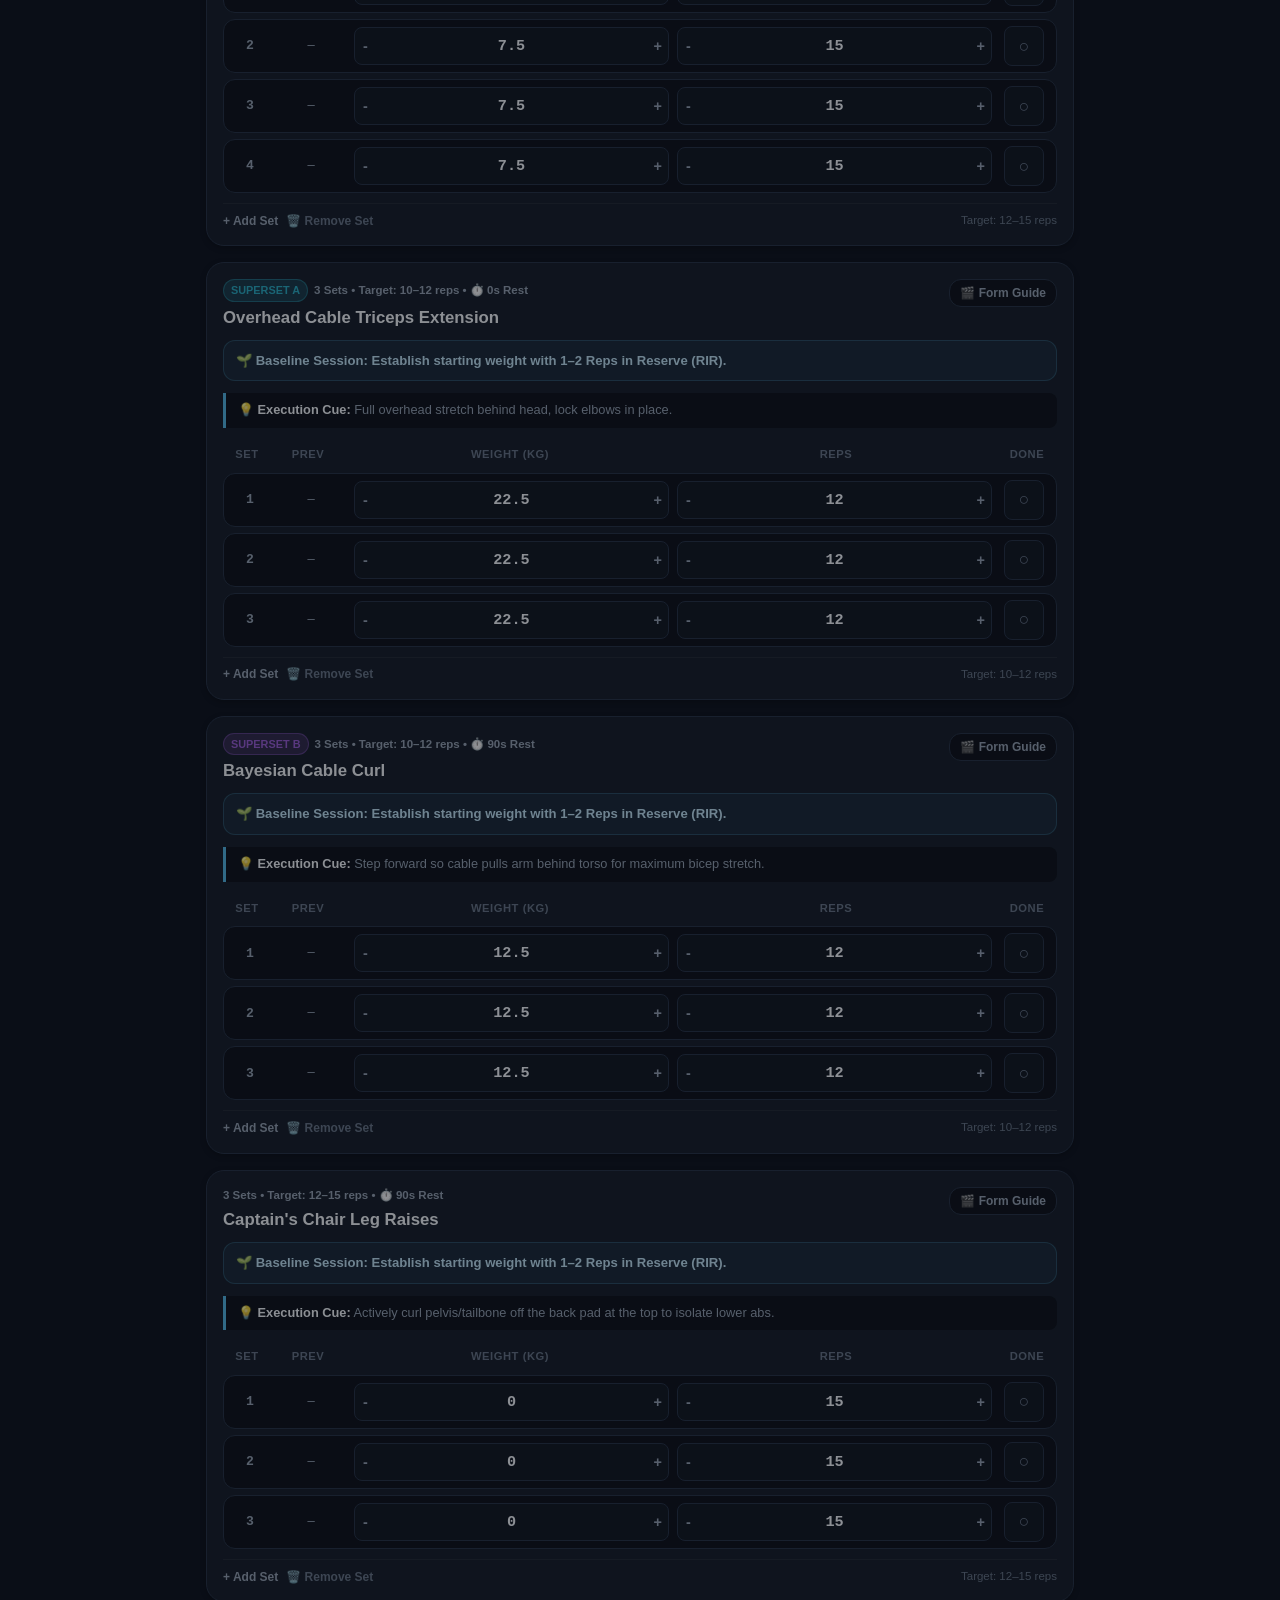
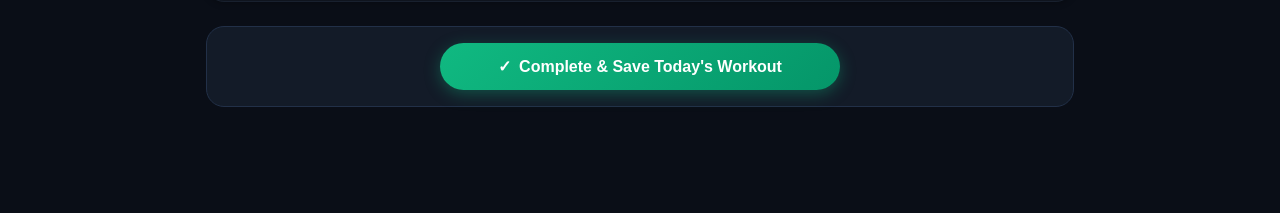
==== commit 7862b49e: "feat: complete mobile-first responsive overhaul, network-first sw, and running timers" ====
--- a/titan_standalone_offline.html
+++ b/titan_standalone_offline.html
@@ -215,6 +215,14 @@
   box-shadow: 0 2px 8px rgba(56, 189, 248, 0.35);
 }
 
+.tab-label-short {
+  display: none;
+}
+
+.tab-label-full {
+  display: inline;
+}
+
 /* ==========================================================================
    CONTAINER & TAB PANELS
    ========================================================================== */
@@ -314,6 +322,65 @@
   min-width: 72px;
 }
 
+.day-pill-btn.locked {
+  opacity: 0.45;
+  cursor: not-allowed;
+  border-style: dashed;
+  position: relative;
+}
+
+.day-pill-btn.locked:hover {
+  border-color: var(--accent-rose);
+}
+
+.day-pill-btn.completed {
+  border-color: rgba(16, 185, 129, 0.5);
+  background: rgba(16, 185, 129, 0.08);
+  color: var(--accent-emerald);
+}
+
+.week-toggle-btn.locked {
+  opacity: 0.4;
+  cursor: not-allowed;
+}
+
+/* 90-DAY TRANSFORMATION PROGRESS BAR */
+.transformation-banner {
+  display: flex;
+  align-items: center;
+  justify-content: space-between;
+  background: linear-gradient(135deg, rgba(56, 189, 248, 0.12) 0%, rgba(168, 85, 247, 0.1) 100%);
+  border: 1px solid rgba(56, 189, 248, 0.35);
+  border-radius: var(--radius-md);
+  padding: 8px 14px;
+  margin-top: 8px;
+  font-size: 0.78rem;
+  font-weight: 800;
+  color: var(--text-main);
+}
+
+/* SUPPRESS NETLIFY WATERMARK & FOOTER BADGES */
+[data-netlify-deploy-id],
+.netlify-badge,
+#netlify-badge,
+div[class*="netlify"],
+div[id*="netlify"],
+iframe[id*="netlify"],
+iframe[src*="netlify"],
+netlify-drawer,
+a[href*="netlify.com"],
+a[href*="netlify.app"] {
+  display: none !important;
+  visibility: hidden !important;
+  opacity: 0 !important;
+  pointer-events: none !important;
+  height: 0 !important;
+  width: 0 !important;
+  position: absolute !important;
+  left: -9999px !important;
+  z-index: -99999 !important;
+}
+
 .day-pill-btn:hover {
   border-color: var(--accent-blue);
 }
@@ -453,6 +520,66 @@
   transition: all 0.2s;
 }
 
+.btn-start-workout-hero {
+  background: linear-gradient(135deg, #10b981 0%, #059669 100%);
+  color: #ffffff;
+  border: none;
+  font-size: 0.92rem;
+  font-weight: 800;
+  padding: 8px 18px;
+  border-radius: var(--radius-full);
+  cursor: pointer;
+  box-shadow: 0 4px 14px rgba(16, 185, 129, 0.4);
+  display: inline-flex;
+  align-items: center;
+  gap: 6px;
+  transition: all 0.2s;
+}
+
+.btn-start-workout-hero:active {
+  transform: scale(0.97);
+}
+
+.btn-restart-workout {
+  background: rgba(244, 63, 94, 0.12);
+  border: 1px solid rgba(244, 63, 94, 0.35);
+  color: var(--accent-rose);
+  font-size: 0.76rem;
+  font-weight: 700;
+  padding: 6px 11px;
+  border-radius: var(--radius-full);
+  cursor: pointer;
+  transition: all 0.2s;
+  display: inline-flex;
+  align-items: center;
+  gap: 4px;
+}
+
+.btn-restart-workout:hover {
+  background: rgba(244, 63, 94, 0.22);
+}
+
+.workout-lock-banner {
+  background: rgba(245, 158, 11, 0.12);
+  border: 1px solid rgba(245, 158, 11, 0.35);
+  color: #fde68a;
+  padding: 10px 14px;
+  border-radius: var(--radius-md);
+  font-size: 0.8rem;
+  font-weight: 700;
+  margin-bottom: 14px;
+  display: flex;
+  align-items: center;
+  gap: 8px;
+}
+
+.workout-locked-zone {
+  opacity: 0.55;
+  pointer-events: none;
+  filter: grayscale(0.25);
+  user-select: none;
+}
+
 .timer-btn-toggle.running {
   border-color: var(--accent-rose);
   color: var(--accent-rose);
@@ -573,6 +700,42 @@
   font-weight: 800;
   color: var(--text-main);
   line-height: 1.3;
+  position: relative;
+  display: inline-block;
+  transition: color 0.3s ease;
+}
+
+.exercise-card.all-done .ex-name {
+  color: var(--text-muted);
+}
+
+.exercise-card.all-done .ex-name::after {
+  content: '';
+  position: absolute;
+  left: -4px;
+  right: -4px;
+  top: 50%;
+  height: 3px;
+  background: linear-gradient(90deg, #10b981, #34d399 70%, #38bdf8);
+  border-radius: 2px;
+  transform: rotate(-1.5deg);
+  transform-origin: left center;
+  animation: notebookPenStrike 0.45s cubic-bezier(0.25, 1, 0.5, 1) forwards;
+  box-shadow: 0 0 8px rgba(16, 185, 129, 0.4);
+}
+
+@keyframes notebookPenStrike {
+  0% {
+    width: 0;
+    opacity: 0;
+  }
+  20% {
+    opacity: 1;
+  }
+  100% {
+    width: calc(100% + 8px);
+    opacity: 0.95;
+  }
 }
 
 .ex-video-btn {
@@ -887,23 +1050,23 @@
 
 .floating-rest-dock {
   position: fixed;
-  bottom: calc(75px + var(--safe-bottom));
+  bottom: calc(14px + var(--safe-bottom, 16px));
   left: 50%;
-  transform: translateX(-50%) translateY(160px);
+  transform: translateX(-50%) translateY(180px);
   z-index: 9999;
-  width: calc(100% - 24px);
-  max-width: 480px;
+  width: calc(100% - 20px);
+  max-width: 420px;
   background: rgba(15, 23, 36, 0.98);
   backdrop-filter: blur(16px);
   -webkit-backdrop-filter: blur(16px);
   border: 1.5px solid var(--accent-amber);
   border-radius: var(--radius-full);
-  padding: 10px 16px;
+  padding: 8px 14px;
   display: flex;
   align-items: center;
   justify-content: space-between;
-  gap: 10px;
-  box-shadow: 0 12px 36px rgba(0, 0, 0, 0.75), 0 0 20px rgba(245, 158, 11, 0.3);
+  gap: 8px;
+  box-shadow: 0 12px 36px rgba(0, 0, 0, 0.85), 0 0 24px rgba(245, 158, 11, 0.35);
   transition: transform 0.3s cubic-bezier(0.16, 1, 0.3, 1);
 }
 
@@ -915,7 +1078,7 @@
   background: transparent;
   border: none;
   color: var(--text-muted);
-  font-size: 1.25rem;
+  font-size: 1.35rem;
   line-height: 1;
   padding: 4px 6px;
   cursor: pointer;
@@ -935,8 +1098,10 @@
   background: linear-gradient(135deg, rgba(56, 189, 248, 0.08) 0%, rgba(16, 185, 129, 0.06) 100%);
   border: 1.5px solid rgba(56, 189, 248, 0.3);
   border-radius: var(--radius-lg);
-  padding: 16px;
-  margin-bottom: 20px;
+  padding: 14px;
+  margin-bottom: 16px;
+  width: 100%;
+  box-sizing: border-box;
   transition: all 0.25s ease;
 }
 
@@ -949,17 +1114,20 @@
   display: flex;
   align-items: center;
   justify-content: space-between;
+  gap: 8px;
   margin-bottom: 8px;
+  flex-wrap: wrap;
 }
 
 .treadmill-timer-display {
   font-family: var(--font-mono);
-  font-size: 2.3rem;
+  font-size: clamp(2rem, 9vw, 2.7rem);
   font-weight: 900;
   color: var(--accent-blue);
   text-align: center;
-  margin: 4px 0 10px 0;
-  letter-spacing: 0.05em;
+  margin: 4px 0 8px 0;
+  letter-spacing: 0.06em;
+  line-height: 1.1;
 }
 
 .treadmill-timer-display.running {
@@ -969,21 +1137,23 @@
 
 .treadmill-metrics-grid {
   display: grid;
-  grid-template-columns: 1fr 1fr 1fr;
-  gap: 8px;
-  margin: 12px 0;
+  grid-template-columns: repeat(3, 1fr);
+  gap: 6px;
+  margin: 10px 0;
+  width: 100%;
 }
 
 .treadmill-metric-box {
   background: var(--bg-main);
   border: 1px solid var(--border-subtle);
   border-radius: var(--radius-md);
-  padding: 8px;
+  padding: 6px 4px;
   text-align: center;
+  min-width: 0;
 }
 
 .treadmill-metric-label {
-  font-size: 0.68rem;
+  font-size: 0.64rem;
   font-weight: 800;
   color: var(--text-muted);
   text-transform: uppercase;
@@ -996,26 +1166,26 @@
   border: none;
   color: var(--text-main);
   font-family: var(--font-mono);
-  font-size: 1.05rem;
+  font-size: 0.95rem;
   font-weight: 800;
   text-align: center;
   outline: none;
 }
 
 .treadmill-btn-row {
-  display: flex;
+  display: grid;
+  grid-template-columns: 1fr 1fr;
   gap: 8px;
-  flex-wrap: wrap;
+  width: 100%;
 }
 
 .btn-treadmill {
-  flex: 1;
   background: var(--bg-card);
   border: 1px solid var(--border-subtle);
   color: var(--text-main);
-  font-size: 0.82rem;
+  font-size: 0.78rem;
   font-weight: 700;
-  padding: 9px 14px;
+  padding: 9px 8px;
   border-radius: var(--radius-md);
   cursor: pointer;
   display: flex;
@@ -1023,6 +1193,7 @@
   justify-content: center;
   gap: 6px;
   transition: all 0.15s ease;
+  min-height: 40px;
 }
 
 .btn-treadmill.primary {
@@ -1037,6 +1208,7 @@
   color: #022c22;
   border-color: var(--accent-emerald);
   font-weight: 800;
+}
 }
 
 .btn-treadmill:active {
@@ -1134,6 +1306,19 @@
   box-shadow: var(--shadow-md);
 }
 
+.split-day-card.locked {
+  opacity: 0.52;
+  filter: grayscale(40%);
+  border-style: dashed;
+  cursor: not-allowed;
+}
+
+.split-day-card.locked:hover {
+  border-color: var(--border-subtle);
+  transform: none;
+  box-shadow: none;
+}
+
 .split-day-header {
   display: flex;
   align-items: center;
@@ -1325,14 +1510,20 @@
   background: #ffffff;
   padding: 12px;
   border-radius: var(--radius-md);
-  display: inline-block;
+  display: inline-flex;
+  align-items: center;
+  justify-content: center;
   margin-bottom: 12px;
+  min-width: 180px;
+  min-height: 180px;
 }
 
 .qr-code-wrapper canvas, .qr-code-wrapper img {
   display: block;
   width: 180px;
   height: 180px;
+  max-width: 180px;
+  max-height: 180px;
 }
 
 .qr-helper-text {
@@ -1466,32 +1657,372 @@
   to { opacity: 1; transform: translateY(0); }
 }
 
-/* Responsive Tweaks */
-@media (max-width: 480px) {
+/* ==========================================================================
+   MOBILE-FIRST ATHLETIC COMPLIANCE (NOTHING PHONE, PIXEL, GALAXY, IPHONE)
+   ========================================================================== */
+@media (max-width: 680px) {
+  html, body {
+    width: 100%;
+    max-width: 100vw;
+    overflow-x: hidden;
+  }
+
+  .app-container {
+    padding: 10px 8px;
+    width: 100%;
+    box-sizing: border-box;
+  }
+
+  /* Header Compact */
   .app-header {
-    padding: 10px 12px;
+    padding: 8px 10px;
+    width: 100%;
+    box-sizing: border-box;
+  }
+  .header-top {
+    gap: 8px;
   }
   .app-title {
-    font-size: 1rem;
-  }
-  .sets-header-row,
+    font-size: 0.95rem;
+    letter-spacing: -0.01em;
+  }
+  .athlete-tag {
+    font-size: 0.68rem;
+    line-height: 1.2;
+  }
+  .btn-sync-status {
+    padding: 5px 8px;
+    font-size: 0.72rem;
+  }
+
+  /* Compact Tabs Bar (Grid 4-Column, Zero Clipping) */
+  .tab-label-full {
+    display: none !important;
+  }
+  .tab-label-short {
+    display: inline !important;
+  }
+  .tabs-nav-bar {
+    display: grid;
+    grid-template-columns: repeat(4, 1fr);
+    padding: 3px;
+    gap: 3px;
+    border-radius: var(--radius-md);
+    margin: 8px auto 0 auto;
+    width: 100%;
+    box-sizing: border-box;
+  }
+  .tab-btn {
+    padding: 8px 2px;
+    font-size: 0.72rem;
+    font-weight: 700;
+    gap: 3px;
+    justify-content: center;
+    border-radius: var(--radius-sm);
+    min-width: 0;
+  }
+  .tab-btn span:first-child {
+    font-size: 0.85rem;
+  }
+
+  /* Program Block & Week Selector */
+  .week-switch-card {
+    padding: 10px;
+    margin-bottom: 10px;
+  }
+  .week-toggle-row {
+    flex-direction: column;
+    align-items: stretch;
+    gap: 6px;
+    margin-bottom: 8px;
+  }
+  .week-toggle-row > span {
+    font-size: 0.72rem;
+  }
+  .week-btn-group {
+    width: 100%;
+  }
+  .week-toggle-btn {
+    padding: 6px 6px;
+    font-size: 0.74rem;
+  }
+  .days-scroll-row {
+    gap: 6px;
+    padding-bottom: 4px;
+  }
+  .day-pill-btn {
+    padding: 6px 8px;
+    min-width: 62px;
+  }
+  .day-pill-num {
+    font-size: 0.74rem;
+  }
+  .day-pill-name {
+    font-size: 0.66rem;
+  }
+
+  /* Active Day Banner */
+  .active-day-banner {
+    padding: 12px 10px;
+    margin-bottom: 12px;
+  }
+  .day-badge-line {
+    gap: 4px;
+  }
+  .badge-tag {
+    font-size: 0.65rem;
+    padding: 2px 6px;
+  }
+  .day-main-title {
+    font-size: 1.15rem;
+  }
+  .day-focus-desc {
+    font-size: 0.78rem;
+  }
+
+  /* Transformation Banner */
+  .transformation-banner {
+    flex-direction: column;
+    align-items: flex-start;
+    gap: 4px;
+    padding: 8px 10px;
+    font-size: 0.72rem;
+  }
+  .transformation-banner > div:first-child {
+    width: 100%;
+    display: flex;
+    justify-content: space-between;
+  }
+
+  /* Session Duration & Controls (Vertical Stack - No Overflow) */
+  .session-timer-bar {
+    flex-direction: column;
+    align-items: stretch;
+    gap: 8px;
+    padding: 10px;
+  }
+  .timer-digits-group {
+    display: flex;
+    align-items: center;
+    justify-content: space-between;
+    width: 100%;
+  }
+  .timer-clock {
+    font-size: 1.15rem;
+  }
+  .cortisol-pill {
+    font-size: 0.66rem;
+    padding: 2px 6px;
+  }
+  .session-timer-bar > div:last-child {
+    width: 100%;
+    display: flex;
+    gap: 6px;
+  }
+  .btn-start-workout-hero {
+    width: 100%;
+    justify-content: center;
+    padding: 10px;
+    font-size: 0.88rem;
+  }
+  .timer-btn-toggle,
+  .btn-restart-workout {
+    flex: 1;
+    justify-content: center;
+    text-align: center;
+    padding: 8px 6px;
+    font-size: 0.76rem;
+  }
+
+  /* Treadmill Card */
+  .treadmill-hub-card {
+    padding: 12px 10px;
+    margin-bottom: 12px;
+  }
+  .treadmill-header {
+    flex-direction: column;
+    align-items: flex-start;
+    gap: 6px;
+  }
+  .treadmill-header > div:first-child {
+    width: 100%;
+  }
+  .treadmill-timer-display {
+    font-size: 1.9rem;
+    margin: 4px 0 6px 0;
+  }
+  .treadmill-metrics-grid {
+    gap: 4px;
+    margin: 8px 0;
+  }
+  .treadmill-metric-box {
+    padding: 5px 3px;
+  }
+  .treadmill-metric-label {
+    font-size: 0.6rem;
+  }
+  .treadmill-metric-input {
+    font-size: 0.88rem;
+  }
+  .treadmill-btn-row {
+    display: grid;
+    grid-template-columns: 1fr 1fr;
+    gap: 6px;
+  }
+  .btn-treadmill {
+    padding: 8px 4px;
+    font-size: 0.74rem;
+  }
+
+  /* Exercise Cards */
+  .exercise-card {
+    padding: 12px 8px;
+    margin-bottom: 12px;
+    border-radius: var(--radius-md);
+  }
+  .exercise-header {
+    flex-direction: column;
+    align-items: stretch;
+    gap: 6px;
+  }
+  .ex-meta-row {
+    font-size: 0.66rem;
+    gap: 4px;
+  }
+  .target-badge {
+    font-size: 0.66rem;
+  }
+  .ex-name {
+    font-size: 0.95rem;
+    line-height: 1.25;
+  }
+  .ex-video-btn {
+    align-self: flex-start;
+    padding: 4px 8px;
+    font-size: 0.7rem;
+  }
+  .cue-box {
+    padding: 6px 8px;
+    font-size: 0.72rem;
+    margin: 6px 0;
+  }
+  .overload-banner {
+    padding: 8px 8px;
+    font-size: 0.72rem;
+    flex-direction: column;
+    align-items: stretch;
+    gap: 6px;
+  }
+  .btn-apply-overload {
+    width: 100%;
+    text-align: center;
+    padding: 6px 10px;
+    font-size: 0.76rem;
+  }
+
+  /* Sets Table & Rows (Pixel-Perfect 5-Column Alignment) */
+  .sets-table {
+    width: 100%;
+    overflow-x: auto;
+    -webkit-overflow-scrolling: touch;
+  }
+  .sets-header-row {
+    grid-template-columns: 22px 48px 1fr 1fr 36px;
+    gap: 4px;
+    padding: 4px 2px;
+    font-size: 0.62rem;
+  }
   .set-row {
-    grid-template-columns: 28px 58px 1fr 1fr 40px;
-    gap: 6px;
-    padding: 6px 4px;
+    grid-template-columns: 22px 48px 1fr 1fr 36px;
+    gap: 4px;
+    padding: 4px 2px;
+  }
+  .set-index-badge {
+    font-size: 0.76rem;
+  }
+  .prev-data-cell {
+    font-size: 0.65rem;
+    padding: 0 1px;
+    line-height: 1.15;
+  }
+  .input-with-stepper {
+    height: 36px;
   }
   .stepper-btn {
-    width: 20px;
+    width: 22px;
+    height: 36px;
+    font-size: 0.85rem;
+    padding: 0;
   }
   .log-number-input {
-    font-size: 0.9rem;
+    font-size: 0.88rem;
+    padding: 4px 0;
+    min-width: 0;
   }
   .btn-check-done {
     width: 36px;
     height: 36px;
+    font-size: 0.95rem;
+  }
+
+  /* Card Footers & Finish */
+  .card-footer-actions {
+    flex-wrap: wrap;
+    gap: 6px;
+    margin-top: 10px;
+  }
+  .btn-text-action {
+    padding: 6px 8px;
+    font-size: 0.72rem;
+  }
+  .workout-finish-container {
+    padding: 14px 0 80px 0;
+  }
+  .btn-finish-workout {
+    width: 100%;
+    padding: 12px 14px;
+    font-size: 0.9rem;
+  }
+
+  /* Floating Rest Dock */
+  .floating-rest-dock {
+    width: calc(100% - 16px);
+    padding: 8px 10px;
+    bottom: calc(65px + var(--safe-bottom));
+  }
+  .rest-dock-time {
+    font-size: 1.35rem;
+  }
+  .btn-dock-action {
+    padding: 4px 7px;
+    font-size: 0.7rem;
+  }
+
+  /* Sync & Other Tabs */
+  .vault-key-box {
+    flex-direction: column;
+    align-items: stretch;
+    gap: 6px;
+  }
+  .vault-key-input {
+    width: 100%;
+    font-size: 0.82rem;
+  }
+  .btn-vault-action {
+    width: 100%;
+    justify-content: center;
   }
   .backup-actions-grid {
     grid-template-columns: 1fr;
+    gap: 8px;
+  }
+  .split-overview-grid {
+    grid-template-columns: 1fr;
+    gap: 10px;
+  }
+  .pr-leaderboard-grid {
+    grid-template-columns: 1fr;
+    gap: 8px;
   }
 }
 
@@ -1524,16 +2055,16 @@
     <!-- TABS BAR -->
     <nav class="tabs-nav-bar" role="tablist">
       <button class="tab-btn active" id="tabBtnWorkout" onclick="switchTab('workout')">
-        <span>💪</span> Today's Log
+        <span>💪</span> <span class="tab-label-full">Today's Log</span><span class="tab-label-short">Log</span>
       </button>
       <button class="tab-btn" id="tabBtnSplit" onclick="switchTab('split')">
-        <span>📋</span> 14-Day Split
+        <span>📋</span> <span class="tab-label-full">14-Day Split</span><span class="tab-label-short">Split</span>
       </button>
       <button class="tab-btn" id="tabBtnHistory" onclick="switchTab('history')">
-        <span>🏆</span> PRs & History
+        <span>🏆</span> <span class="tab-label-full">PRs & History</span><span class="tab-label-short">PRs</span>
       </button>
       <button class="tab-btn" id="tabBtnSync" onclick="switchTab('sync')">
-        <span>☁️</span> Sync Vault
+        <span>☁️</span> <span class="tab-label-full">Sync Vault</span><span class="tab-label-short">Vault</span>
       </button>
     </nav>
   </header>
@@ -1577,19 +2108,49 @@
           </div>
         </div>
 
-        <!-- Session Duration Timer with Cortisol Warning -->
+        <!-- 90-DAY TRANSFORMATION TRACKER & CLOCK TIME -->
+        <div class="transformation-banner" id="transformationBanner">
+          <div style="display: flex; align-items: center; gap: 6px;">
+            <span style="font-size: 1.1rem;">🔥</span>
+            <span>90-DAY TRANSFORMATION &bull; <span id="transformationDayCount" style="color: var(--accent-emerald);">DAY 1 OF 90</span></span>
+          </div>
+          <div id="workoutStartClockDisplay" style="font-family: var(--font-mono); font-size: 0.76rem; color: var(--accent-blue);">
+            Not Started
+          </div>
+        </div>
+
+        <!-- Session Duration Timer with Cortisol Warning & Workout Controls -->
         <div class="session-timer-bar">
           <div class="timer-digits-group">
             <span style="font-size: 0.8rem; font-weight: 700; color: var(--text-muted);">SESSION:</span>
             <span class="timer-clock" id="sessionTimerClock">00:00:00</span>
             <span class="cortisol-pill" id="cortisolPill">🟢 Anabolic (&lt;75m)</span>
           </div>
-          <button class="timer-btn-toggle" id="btnToggleTimer" onclick="toggleSessionTimer()">Start Workout</button>
+          <div style="display: flex; align-items: center; gap: 8px; flex-wrap: wrap;">
+            <button class="btn-start-workout-hero" id="btnStartWorkoutHero" onclick="startWorkoutSession()">
+              ▶ START WORKOUT
+            </button>
+            <button class="timer-btn-toggle" id="btnToggleTimer" onclick="toggleSessionTimer()" style="display: none;">
+              Pause
+            </button>
+            <button class="btn-restart-workout" id="btnRestartWorkout" onclick="restartWorkoutSession()" style="display: none;">
+              🔄 Restart (2 left)
+            </button>
+          </div>
         </div>
       </div>
 
-      <!-- PRE-WORKOUT INTERACTIVE TREADMILL PROTOCOL HUB -->
-      <div class="treadmill-hub-card" id="preWorkoutCard">
+      <!-- WORKOUT LOCK NOTICE (VISIBLE UNTIL WORKOUT STARTS) -->
+      <div class="workout-lock-banner" id="workoutLockNotice">
+        <span style="font-size: 1.1rem;">🔒</span>
+        <span><strong>Workout Locked:</strong> Tap <strong>"▶ START WORKOUT"</strong> above to unlock treadmill timer and exercise logging.</span>
+      </div>
+
+      <!-- WORKABLE ZONE (LOCKED UNTIL USER TAPS START) -->
+      <div id="workoutInteractiveZone" class="workout-locked-zone">
+
+        <!-- PRE-WORKOUT INTERACTIVE TREADMILL PROTOCOL HUB -->
+        <div class="treadmill-hub-card" id="preWorkoutCard">
         <div class="treadmill-header">
           <div style="display: flex; align-items: center; gap: 8px;">
             <span style="font-size: 1.35rem;">🏃</span>
@@ -1656,6 +2217,8 @@
         <!-- Rendered dynamically by app.js -->
       </div>
 
+      </div> <!-- /workoutInteractiveZone -->
+
       <!-- FINISH WORKOUT BUTTON -->
       <div class="workout-finish-container" id="finishWorkoutContainer">
         <button class="btn-finish-workout" onclick="finishCurrentWorkout()">
@@ -1738,14 +2301,12 @@
             <span id="cloudStatusTag" class="badge-tag badge-amber" style="font-size: 0.68rem;">Local Only</span>
           </div>
           <div class="vault-key-box" style="margin-bottom: 8px;">
-            <input type="url" class="vault-key-input" id="inputFirebaseUrl" placeholder="https://your-project-default-rtdb.firebaseio.com" style="font-size: 0.85rem;" spellcheck="false">
+            <input type="url" class="vault-key-input" id="inputFirebaseUrl" value="https://bulk-tracker-78452-default-rtdb.asia-southeast1.firebasedatabase.app" placeholder="https://bulk-tracker-78452-default-rtdb.asia-southeast1.firebasedatabase.app" style="font-size: 0.85rem;" spellcheck="false">
             <button class="btn-vault-action" onclick="saveFirebaseUrl()">Connect Cloud</button>
           </div>
-          <p style="font-size: 0.75rem; color: var(--text-muted); line-height: 1.4; margin-bottom: 10px;">
-            <strong>How to get a 100% free permanent Google database in 60s:</strong><br>
-            1. Open <a href="https://console.firebase.google.com" target="_blank" rel="noopener noreferrer" style="color: var(--accent-blue);">console.firebase.google.com</a> &rarr; <em>Create a project</em>.<br>
-            2. In sidebar, tap <strong>Build &rarr; Realtime Database &rarr; Create Database</strong> (choose <em>"Start in test mode"</em>).<br>
-            3. Copy the URL at the top and paste it above! Both your phone & laptop will sync in real time forever.
+          <p style="font-size: 0.75rem; color: var(--text-muted); line-height: 1.45; margin-bottom: 10px;">
+            <strong>Connected to your Firebase Database!</strong><br>
+            <span style="color: var(--accent-amber);">⚠️ Important:</span> Make sure database rules allow access: In <a href="https://console.firebase.google.com" target="_blank" rel="noopener noreferrer" style="color: var(--accent-blue);">Firebase Console</a> &rarr; <strong>Realtime Database</strong> &rarr; <strong>Rules</strong> tab &rarr; ensure <code>".read": true, ".write": true</code> &rarr; click <strong>Publish</strong>.
           </p>
         </div>
 
@@ -1856,270 +2417,7 @@
   <!-- Main Application Logic & Progressive Overload Engine -->
   
 <script>
-/**
- * Minimal offline QR Code Generator for Wimpy Mobile Connect
- * Based on Kazuhiko Arase's QR library (MIT)
- */
-(function(window) {
-  function QR8bitByte(data) {
-    this.mode = 4;
-    this.data = data;
-  }
-  QR8bitByte.prototype = {
-    getLength: function() { return this.data.length; },
-    write: function(buffer) {
-      for (var i = 0; i < this.data.length; i++) {
-        buffer.put(this.data.charCodeAt(i), 8);
-      }
-    }
-  };
-
-  function QRCode(typeNumber, errorCorrectLevel) {
-    this.typeNumber = typeNumber;
-    this.errorCorrectLevel = errorCorrectLevel;
-    this.modules = null;
-    this.moduleCount = 0;
-    this.dataList = [];
-  }
-
-  var QRMode = { MODE_8BIT_BYTE: 4 };
-  var QRErrorCorrectLevel = { L: 1, M: 0, Q: 3, H: 2 };
-
-  QRCode.prototype = {
-    addData: function(data) {
-      this.dataList.push(new QR8bitByte(data));
-    },
-    isDark: function(row, col) {
-      return this.modules[row][col];
-    },
-    getModuleCount: function() {
-      return this.moduleCount;
-    },
-    make: function() {
-      this.makeImpl(false, this.getBestMaskPattern());
-    },
-    makeImpl: function(test, maskPattern) {
-      this.moduleCount = this.typeNumber * 4 + 17;
-      this.modules = new Array(this.moduleCount);
-      for (var row = 0; row < this.moduleCount; row++) {
-        this.modules[row] = new Array(this.moduleCount);
-        for (var col = 0; col < this.moduleCount; col++) {
-          this.modules[row][col] = null;
-        }
-      }
-      this.setupPositionProbePattern(0, 0);
-      this.setupPositionProbePattern(this.moduleCount - 7, 0);
-      this.setupPositionProbePattern(0, this.moduleCount - 7);
-      this.setupPositionAdjustPattern();
-      this.setupTimingPattern();
-      this.setupTypeInfo(test, maskPattern);
-      if (this.typeNumber >= 7) {
-        this.setupTypeNumber(test);
-      }
-      var data = QRCode.createData(this.typeNumber, this.errorCorrectLevel, this.dataList);
-      this.mapData(data, maskPattern);
-    },
-    setupPositionProbePattern: function(row, col) {
-      for (var r = -1; r <= 7; r++) {
-        if (row + r <= -1 || this.moduleCount <= row + r) continue;
-        for (var c = -1; c <= 7; c++) {
-          if (col + c <= -1 || this.moduleCount <= col + c) continue;
-          if ((0 <= r && r <= 6 && (c == 0 || c == 6)) ||
-              (0 <= c && c <= 6 && (r == 0 || r == 6)) ||
-              (2 <= r && r <= 4 && 2 <= c && c <= 4)) {
-            this.modules[row + r][col + c] = true;
-          } else {
-            this.modules[row + r][col + c] = false;
-          }
-        }
-      }
-    },
-    getBestMaskPattern: function() {
-      return 0;
-    },
-    setupTimingPattern: function() {
-      for (var r = 8; r < this.moduleCount - 8; r++) {
-        if (this.modules[r][6] !== null) continue;
-        this.modules[r][6] = (r % 2 == 0);
-      }
-      for (var c = 8; c < this.moduleCount - 8; c++) {
-        if (this.modules[6][c] !== null) continue;
-        this.modules[6][c] = (c % 2 == 0);
-      }
-    },
-    setupPositionAdjustPattern: function() {
-      var pos = [6, 26, 30, 34];
-      if (this.typeNumber == 4) pos = [6, 26];
-      else if (this.typeNumber == 5) pos = [6, 30];
-      else if (this.typeNumber == 6) pos = [6, 34];
-      else return;
-
-      for (var i = 0; i < pos.length; i++) {
-        for (var j = 0; j < pos.length; j++) {
-          var row = pos[i];
-          var col = pos[j];
-          if (this.modules[row][col] !== null) continue;
-          for (var r = -2; r <= 2; r++) {
-            for (var c = -2; c <= 2; c++) {
-              if (r == -2 || r == 2 || c == -2 || c == 2 || (r == 0 && c == 0)) {
-                this.modules[row + r][col + c] = true;
-              } else {
-                this.modules[row + r][col + c] = false;
-              }
-            }
-          }
-        }
-      }
-    },
-    setupTypeInfo: function(test, maskPattern) {
-      var data = (this.errorCorrectLevel << 3) | maskPattern;
-      var bits = QRCode.getBCHTypeInfo(data);
-      for (var i = 0; i < 15; i++) {
-        var mod = (!test && ((bits >> i) & 1) == 1);
-        if (i < 6) this.modules[i][8] = mod;
-        else if (i < 8) this.modules[i + 1][8] = mod;
-        else this.modules[this.moduleCount - 15 + i][8] = mod;
-
-        if (i < 8) this.modules[8][this.moduleCount - i - 1] = mod;
-        else if (i < 9) this.modules[8][15 - i - 1 + 1] = mod;
-        else this.modules[8][15 - i - 1] = mod;
-      }
-      this.modules[this.moduleCount - 8][8] = (!test);
-    },
-    setupTypeNumber: function(test) {},
-    mapData: function(data, maskPattern) {
-      var inc = -1;
-      var row = this.moduleCount - 1;
-      var bitIndex = 7;
-      var byteIndex = 0;
-      for (var col = this.moduleCount - 1; col > 0; col -= 2) {
-        if (col == 6) col--;
-        while (true) {
-          for (var c = 0; c < 2; c++) {
-            if (this.modules[row][col - c] === null) {
-              var dark = false;
-              if (byteIndex < data.length) {
-                dark = (((data[byteIndex] >>> bitIndex) & 1) == 1);
-              }
-              var mask = ((row + col - c) % 2 == 0);
-              if (mask) dark = !dark;
-              this.modules[row][col - c] = dark;
-              bitIndex--;
-              if (bitIndex == -1) {
-                byteIndex++;
-                bitIndex = 7;
-              }
-            }
-          }
-          row += inc;
-          if (row < 0 || this.moduleCount <= row) {
-            row -= inc;
-            inc = -inc;
-            break;
-          }
-        }
-      }
-    }
-  };
-
-  QRCode.createData = function(typeNumber, errorCorrectLevel, dataList) {
-    var buffer = new QRBitBuffer();
-    for (var i = 0; i < dataList.length; i++) {
-      var data = dataList[i];
-      buffer.put(data.mode, 4);
-      buffer.put(data.getLength(), 8);
-      data.write(buffer);
-    }
-    var totalDataCount = 34 * 8; // approx for type 4-L
-    if (buffer.getLengthInBits() + 4 <= totalDataCount) {
-      buffer.put(0, 4);
-    }
-    while (buffer.getLengthInBits() % 8 != 0) {
-      buffer.putBit(false);
-    }
-    while (true) {
-      if (buffer.getLengthInBits() >= totalDataCount) break;
-      buffer.put(0xEC, 8);
-      if (buffer.getLengthInBits() >= totalDataCount) break;
-      buffer.put(0x11, 8);
-    }
-    return QRCode.createBytes(buffer);
-  };
-
-  QRCode.createBytes = function(buffer) {
-    return buffer.buffer;
-  };
-
-  QRCode.getBCHTypeInfo = function(data) {
-    var d = data << 10;
-    while (QRCode.getBCHDigit(d) - QRCode.getBCHDigit(1335) >= 0) {
-      d ^= (1335 << (QRCode.getBCHDigit(d) - QRCode.getBCHDigit(1335)));
-    }
-    return ((data << 10) | d) ^ 21522;
-  };
-
-  QRCode.getBCHDigit = function(data) {
-    var digit = 0;
-    while (data != 0) {
-      digit++;
-      data >>>= 1;
-    }
-    return digit;
-  };
-
-  function QRBitBuffer() {
-    this.buffer = [];
-    this.length = 0;
-  }
-  QRBitBuffer.prototype = {
-    get: function(index) {
-      var bufIndex = Math.floor(index / 8);
-      return ((this.buffer[bufIndex] >>> (7 - index % 8)) & 1) == 1;
-    },
-    put: function(num, length) {
-      for (var i = 0; i < length; i++) {
-        this.putBit(((num >>> (length - i - 1)) & 1) == 1);
-      }
-    },
-    getLengthInBits: function() { return this.length; },
-    putBit: function(bit) {
-      var bufIndex = Math.floor(this.length / 8);
-      if (this.buffer.length <= bufIndex) {
-        this.buffer.push(0);
-      }
-      if (bit) {
-        this.buffer[bufIndex] |= (0x80 >>> (this.length % 8));
-      }
-      this.length++;
-    }
-  };
-
-  // Helper function to draw to canvas
-  window.renderQRToCanvas = function(canvas, text) {
-    try {
-      var qr = new QRCode(4, 1);
-      qr.addData(text);
-      qr.make();
-      var count = qr.getModuleCount();
-      var ctx = canvas.getContext('2d');
-      var size = canvas.width;
-      var cellSize = size / count;
-      ctx.fillStyle = '#fffde0';
-      ctx.fillRect(0, 0, size, size);
-      ctx.fillStyle = '#111827';
-      for (var r = 0; r < count; r++) {
-        for (var c = 0; c < count; c++) {
-          if (qr.isDark(r, c)) {
-            ctx.fillRect(Math.floor(c * cellSize), Math.floor(r * cellSize), Math.ceil(cellSize), Math.ceil(cellSize));
-          }
-        }
-      }
-    } catch(e) {
-      console.warn("QR fallback:", e);
-    }
-  };
-})(window);
-
+var QRCode;!function(){function a(a){this.mode=c.MODE_8BIT_BYTE,this.data=a,this.parsedData=[];for(var b=[],d=0,e=this.data.length;e>d;d++){var f=this.data.charCodeAt(d);f>65536?(b[0]=240|(1835008&f)>>>18,b[1]=128|(258048&f)>>>12,b[2]=128|(4032&f)>>>6,b[3]=128|63&f):f>2048?(b[0]=224|(61440&f)>>>12,b[1]=128|(4032&f)>>>6,b[2]=128|63&f):f>128?(b[0]=192|(1984&f)>>>6,b[1]=128|63&f):b[0]=f,this.parsedData=this.parsedData.concat(b)}this.parsedData.length!=this.data.length&&(this.parsedData.unshift(191),this.parsedData.unshift(187),this.parsedData.unshift(239))}function b(a,b){this.typeNumber=a,this.errorCorrectLevel=b,this.modules=null,this.moduleCount=0,this.dataCache=null,this.dataList=[]}function i(a,b){if(void 0==a.length)throw new Error(a.length+"/"+b);for(var c=0;c<a.length&&0==a[c];)c++;this.num=new Array(a.length-c+b);for(var d=0;d<a.length-c;d++)this.num[d]=a[d+c]}function j(a,b){this.totalCount=a,this.dataCount=b}function k(){this.buffer=[],this.length=0}function m(){return"undefined"!=typeof CanvasRenderingContext2D}function n(){var a=!1,b=navigator.userAgent;return/android/i.test(b)&&(a=!0,aMat=b.toString().match(/android ([0-9]\.[0-9])/i),aMat&&aMat[1]&&(a=parseFloat(aMat[1]))),a}function r(a,b){for(var c=1,e=s(a),f=0,g=l.length;g>=f;f++){var h=0;switch(b){case d.L:h=l[f][0];break;case d.M:h=l[f][1];break;case d.Q:h=l[f][2];break;case d.H:h=l[f][3]}if(h>=e)break;c++}if(c>l.length)throw new Error("Too long data");return c}function s(a){var b=encodeURI(a).toString().replace(/\%[0-9a-fA-F]{2}/g,"a");return b.length+(b.length!=a?3:0)}a.prototype={getLength:function(){return this.parsedData.length},write:function(a){for(var b=0,c=this.parsedData.length;c>b;b++)a.put(this.parsedData[b],8)}},b.prototype={addData:function(b){var c=new a(b);this.dataList.push(c),this.dataCache=null},isDark:function(a,b){if(0>a||this.moduleCount<=a||0>b||this.moduleCount<=b)throw new Error(a+","+b);return this.modules[a][b]},getModuleCount:function(){return this.moduleCount},make:function(){this.makeImpl(!1,this.getBestMaskPattern())},makeImpl:function(a,c){this.moduleCount=4*this.typeNumber+17,this.modules=new Array(this.moduleCount);for(var d=0;d<this.moduleCount;d++){this.modules[d]=new Array(this.moduleCount);for(var e=0;e<this.moduleCount;e++)this.modules[d][e]=null}this.setupPositionProbePattern(0,0),this.setupPositionProbePattern(this.moduleCount-7,0),this.setupPositionProbePattern(0,this.moduleCount-7),this.setupPositionAdjustPattern(),this.setupTimingPattern(),this.setupTypeInfo(a,c),this.typeNumber>=7&&this.setupTypeNumber(a),null==this.dataCache&&(this.dataCache=b.createData(this.typeNumber,this.errorCorrectLevel,this.dataList)),this.mapData(this.dataCache,c)},setupPositionProbePattern:function(a,b){for(var c=-1;7>=c;c++)if(!(-1>=a+c||this.moduleCount<=a+c))for(var d=-1;7>=d;d++)-1>=b+d||this.moduleCount<=b+d||(this.modules[a+c][b+d]=c>=0&&6>=c&&(0==d||6==d)||d>=0&&6>=d&&(0==c||6==c)||c>=2&&4>=c&&d>=2&&4>=d?!0:!1)},getBestMaskPattern:function(){for(var a=0,b=0,c=0;8>c;c++){this.makeImpl(!0,c);var d=f.getLostPoint(this);(0==c||a>d)&&(a=d,b=c)}return b},createMovieClip:function(a,b,c){var d=a.createEmptyMovieClip(b,c),e=1;this.make();for(var f=0;f<this.modules.length;f++)for(var g=f*e,h=0;h<this.modules[f].length;h++){var i=h*e,j=this.modules[f][h];j&&(d.beginFill(0,100),d.moveTo(i,g),d.lineTo(i+e,g),d.lineTo(i+e,g+e),d.lineTo(i,g+e),d.endFill())}return d},setupTimingPattern:function(){for(var a=8;a<this.moduleCount-8;a++)null==this.modules[a][6]&&(this.modules[a][6]=0==a%2);for(var b=8;b<this.moduleCount-8;b++)null==this.modules[6][b]&&(this.modules[6][b]=0==b%2)},setupPositionAdjustPattern:function(){for(var a=f.getPatternPosition(this.typeNumber),b=0;b<a.length;b++)for(var c=0;c<a.length;c++){var d=a[b],e=a[c];if(null==this.modules[d][e])for(var g=-2;2>=g;g++)for(var h=-2;2>=h;h++)this.modules[d+g][e+h]=-2==g||2==g||-2==h||2==h||0==g&&0==h?!0:!1}},setupTypeNumber:function(a){for(var b=f.getBCHTypeNumber(this.typeNumber),c=0;18>c;c++){var d=!a&&1==(1&b>>c);this.modules[Math.floor(c/3)][c%3+this.moduleCount-8-3]=d}for(var c=0;18>c;c++){var d=!a&&1==(1&b>>c);this.modules[c%3+this.moduleCount-8-3][Math.floor(c/3)]=d}},setupTypeInfo:function(a,b){for(var c=this.errorCorrectLevel<<3|b,d=f.getBCHTypeInfo(c),e=0;15>e;e++){var g=!a&&1==(1&d>>e);6>e?this.modules[e][8]=g:8>e?this.modules[e+1][8]=g:this.modules[this.moduleCount-15+e][8]=g}for(var e=0;15>e;e++){var g=!a&&1==(1&d>>e);8>e?this.modules[8][this.moduleCount-e-1]=g:9>e?this.modules[8][15-e-1+1]=g:this.modules[8][15-e-1]=g}this.modules[this.moduleCount-8][8]=!a},mapData:function(a,b){for(var c=-1,d=this.moduleCount-1,e=7,g=0,h=this.moduleCount-1;h>0;h-=2)for(6==h&&h--;;){for(var i=0;2>i;i++)if(null==this.modules[d][h-i]){var j=!1;g<a.length&&(j=1==(1&a[g]>>>e));var k=f.getMask(b,d,h-i);k&&(j=!j),this.modules[d][h-i]=j,e--,-1==e&&(g++,e=7)}if(d+=c,0>d||this.moduleCount<=d){d-=c,c=-c;break}}}},b.PAD0=236,b.PAD1=17,b.createData=function(a,c,d){for(var e=j.getRSBlocks(a,c),g=new k,h=0;h<d.length;h++){var i=d[h];g.put(i.mode,4),g.put(i.getLength(),f.getLengthInBits(i.mode,a)),i.write(g)}for(var l=0,h=0;h<e.length;h++)l+=e[h].dataCount;if(g.getLengthInBits()>8*l)throw new Error("code length overflow. ("+g.getLengthInBits()+">"+8*l+")");for(g.getLengthInBits()+4<=8*l&&g.put(0,4);0!=g.getLengthInBits()%8;)g.putBit(!1);for(;;){if(g.getLengthInBits()>=8*l)break;if(g.put(b.PAD0,8),g.getLengthInBits()>=8*l)break;g.put(b.PAD1,8)}return b.createBytes(g,e)},b.createBytes=function(a,b){for(var c=0,d=0,e=0,g=new Array(b.length),h=new Array(b.length),j=0;j<b.length;j++){var k=b[j].dataCount,l=b[j].totalCount-k;d=Math.max(d,k),e=Math.max(e,l),g[j]=new Array(k);for(var m=0;m<g[j].length;m++)g[j][m]=255&a.buffer[m+c];c+=k;var n=f.getErrorCorrectPolynomial(l),o=new i(g[j],n.getLength()-1),p=o.mod(n);h[j]=new Array(n.getLength()-1);for(var m=0;m<h[j].length;m++){var q=m+p.getLength()-h[j].length;h[j][m]=q>=0?p.get(q):0}}for(var r=0,m=0;m<b.length;m++)r+=b[m].totalCount;for(var s=new Array(r),t=0,m=0;d>m;m++)for(var j=0;j<b.length;j++)m<g[j].length&&(s[t++]=g[j][m]);for(var m=0;e>m;m++)for(var j=0;j<b.length;j++)m<h[j].length&&(s[t++]=h[j][m]);return s};for(var c={MODE_NUMBER:1,MODE_ALPHA_NUM:2,MODE_8BIT_BYTE:4,MODE_KANJI:8},d={L:1,M:0,Q:3,H:2},e={PATTERN000:0,PATTERN001:1,PATTERN010:2,PATTERN011:3,PATTERN100:4,PATTERN101:5,PATTERN110:6,PATTERN111:7},f={PATTERN_POSITION_TABLE:[[],[6,18],[6,22],[6,26],[6,30],[6,34],[6,22,38],[6,24,42],[6,26,46],[6,28,50],[6,30,54],[6,32,58],[6,34,62],[6,26,46,66],[6,26,48,70],[6,26,50,74],[6,30,54,78],[6,30,56,82],[6,30,58,86],[6,34,62,90],[6,28,50,72,94],[6,26,50,74,98],[6,30,54,78,102],[6,28,54,80,106],[6,32,58,84,110],[6,30,58,86,114],[6,34,62,90,118],[6,26,50,74,98,122],[6,30,54,78,102,126],[6,26,52,78,104,130],[6,30,56,82,108,134],[6,34,60,86,112,138],[6,30,58,86,114,142],[6,34,62,90,118,146],[6,30,54,78,102,126,150],[6,24,50,76,102,128,154],[6,28,54,80,106,132,158],[6,32,58,84,110,136,162],[6,26,54,82,110,138,166],[6,30,58,86,114,142,170]],G15:1335,G18:7973,G15_MASK:21522,getBCHTypeInfo:function(a){for(var b=a<<10;f.getBCHDigit(b)-f.getBCHDigit(f.G15)>=0;)b^=f.G15<<f.getBCHDigit(b)-f.getBCHDigit(f.G15);return(a<<10|b)^f.G15_MASK},getBCHTypeNumber:function(a){for(var b=a<<12;f.getBCHDigit(b)-f.getBCHDigit(f.G18)>=0;)b^=f.G18<<f.getBCHDigit(b)-f.getBCHDigit(f.G18);return a<<12|b},getBCHDigit:function(a){for(var b=0;0!=a;)b++,a>>>=1;return b},getPatternPosition:function(a){return f.PATTERN_POSITION_TABLE[a-1]},getMask:function(a,b,c){switch(a){case e.PATTERN000:return 0==(b+c)%2;case e.PATTERN001:return 0==b%2;case e.PATTERN010:return 0==c%3;case e.PATTERN011:return 0==(b+c)%3;case e.PATTERN100:return 0==(Math.floor(b/2)+Math.floor(c/3))%2;case e.PATTERN101:return 0==b*c%2+b*c%3;case e.PATTERN110:return 0==(b*c%2+b*c%3)%2;case e.PATTERN111:return 0==(b*c%3+(b+c)%2)%2;default:throw new Error("bad maskPattern:"+a)}},getErrorCorrectPolynomial:function(a){for(var b=new i([1],0),c=0;a>c;c++)b=b.multiply(new i([1,g.gexp(c)],0));return b},getLengthInBits:function(a,b){if(b>=1&&10>b)switch(a){case c.MODE_NUMBER:return 10;case c.MODE_ALPHA_NUM:return 9;case c.MODE_8BIT_BYTE:return 8;case c.MODE_KANJI:return 8;default:throw new Error("mode:"+a)}else if(27>b)switch(a){case c.MODE_NUMBER:return 12;case c.MODE_ALPHA_NUM:return 11;case c.MODE_8BIT_BYTE:return 16;case c.MODE_KANJI:return 10;default:throw new Error("mode:"+a)}else{if(!(41>b))throw new Error("type:"+b);switch(a){case c.MODE_NUMBER:return 14;case c.MODE_ALPHA_NUM:return 13;case c.MODE_8BIT_BYTE:return 16;case c.MODE_KANJI:return 12;default:throw new Error("mode:"+a)}}},getLostPoint:function(a){for(var b=a.getModuleCount(),c=0,d=0;b>d;d++)for(var e=0;b>e;e++){for(var f=0,g=a.isDark(d,e),h=-1;1>=h;h++)if(!(0>d+h||d+h>=b))for(var i=-1;1>=i;i++)0>e+i||e+i>=b||(0!=h||0!=i)&&g==a.isDark(d+h,e+i)&&f++;f>5&&(c+=3+f-5)}for(var d=0;b-1>d;d++)for(var e=0;b-1>e;e++){var j=0;a.isDark(d,e)&&j++,a.isDark(d+1,e)&&j++,a.isDark(d,e+1)&&j++,a.isDark(d+1,e+1)&&j++,(0==j||4==j)&&(c+=3)}for(var d=0;b>d;d++)for(var e=0;b-6>e;e++)a.isDark(d,e)&&!a.isDark(d,e+1)&&a.isDark(d,e+2)&&a.isDark(d,e+3)&&a.isDark(d,e+4)&&!a.isDark(d,e+5)&&a.isDark(d,e+6)&&(c+=40);for(var e=0;b>e;e++)for(var d=0;b-6>d;d++)a.isDark(d,e)&&!a.isDark(d+1,e)&&a.isDark(d+2,e)&&a.isDark(d+3,e)&&a.isDark(d+4,e)&&!a.isDark(d+5,e)&&a.isDark(d+6,e)&&(c+=40);for(var k=0,e=0;b>e;e++)for(var d=0;b>d;d++)a.isDark(d,e)&&k++;var l=Math.abs(100*k/b/b-50)/5;return c+=10*l}},g={glog:function(a){if(1>a)throw new Error("glog("+a+")");return g.LOG_TABLE[a]},gexp:function(a){for(;0>a;)a+=255;for(;a>=256;)a-=255;return g.EXP_TABLE[a]},EXP_TABLE:new Array(256),LOG_TABLE:new Array(256)},h=0;8>h;h++)g.EXP_TABLE[h]=1<<h;for(var h=8;256>h;h++)g.EXP_TABLE[h]=g.EXP_TABLE[h-4]^g.EXP_TABLE[h-5]^g.EXP_TABLE[h-6]^g.EXP_TABLE[h-8];for(var h=0;255>h;h++)g.LOG_TABLE[g.EXP_TABLE[h]]=h;i.prototype={get:function(a){return this.num[a]},getLength:function(){return this.num.length},multiply:function(a){for(var b=new Array(this.getLength()+a.getLength()-1),c=0;c<this.getLength();c++)for(var d=0;d<a.getLength();d++)b[c+d]^=g.gexp(g.glog(this.get(c))+g.glog(a.get(d)));return new i(b,0)},mod:function(a){if(this.getLength()-a.getLength()<0)return this;for(var b=g.glog(this.get(0))-g.glog(a.get(0)),c=new Array(this.getLength()),d=0;d<this.getLength();d++)c[d]=this.get(d);for(var d=0;d<a.getLength();d++)c[d]^=g.gexp(g.glog(a.get(d))+b);return new i(c,0).mod(a)}},j.RS_BLOCK_TABLE=[[1,26,19],[1,26,16],[1,26,13],[1,26,9],[1,44,34],[1,44,28],[1,44,22],[1,44,16],[1,70,55],[1,70,44],[2,35,17],[2,35,13],[1,100,80],[2,50,32],[2,50,24],[4,25,9],[1,134,108],[2,67,43],[2,33,15,2,34,16],[2,33,11,2,34,12],[2,86,68],[4,43,27],[4,43,19],[4,43,15],[2,98,78],[4,49,31],[2,32,14,4,33,15],[4,39,13,1,40,14],[2,121,97],[2,60,38,2,61,39],[4,40,18,2,41,19],[4,40,14,2,41,15],[2,146,116],[3,58,36,2,59,37],[4,36,16,4,37,17],[4,36,12,4,37,13],[2,86,68,2,87,69],[4,69,43,1,70,44],[6,43,19,2,44,20],[6,43,15,2,44,16],[4,101,81],[1,80,50,4,81,51],[4,50,22,4,51,23],[3,36,12,8,37,13],[2,116,92,2,117,93],[6,58,36,2,59,37],[4,46,20,6,47,21],[7,42,14,4,43,15],[4,133,107],[8,59,37,1,60,38],[8,44,20,4,45,21],[12,33,11,4,34,12],[3,145,115,1,146,116],[4,64,40,5,65,41],[11,36,16,5,37,17],[11,36,12,5,37,13],[5,109,87,1,110,88],[5,65,41,5,66,42],[5,54,24,7,55,25],[11,36,12],[5,122,98,1,123,99],[7,73,45,3,74,46],[15,43,19,2,44,20],[3,45,15,13,46,16],[1,135,107,5,136,108],[10,74,46,1,75,47],[1,50,22,15,51,23],[2,42,14,17,43,15],[5,150,120,1,151,121],[9,69,43,4,70,44],[17,50,22,1,51,23],[2,42,14,19,43,15],[3,141,113,4,142,114],[3,70,44,11,71,45],[17,47,21,4,48,22],[9,39,13,16,40,14],[3,135,107,5,136,108],[3,67,41,13,68,42],[15,54,24,5,55,25],[15,43,15,10,44,16],[4,144,116,4,145,117],[17,68,42],[17,50,22,6,51,23],[19,46,16,6,47,17],[2,139,111,7,140,112],[17,74,46],[7,54,24,16,55,25],[34,37,13],[4,151,121,5,152,122],[4,75,47,14,76,48],[11,54,24,14,55,25],[16,45,15,14,46,16],[6,147,117,4,148,118],[6,73,45,14,74,46],[11,54,24,16,55,25],[30,46,16,2,47,17],[8,132,106,4,133,107],[8,75,47,13,76,48],[7,54,24,22,55,25],[22,45,15,13,46,16],[10,142,114,2,143,115],[19,74,46,4,75,47],[28,50,22,6,51,23],[33,46,16,4,47,17],[8,152,122,4,153,123],[22,73,45,3,74,46],[8,53,23,26,54,24],[12,45,15,28,46,16],[3,147,117,10,148,118],[3,73,45,23,74,46],[4,54,24,31,55,25],[11,45,15,31,46,16],[7,146,116,7,147,117],[21,73,45,7,74,46],[1,53,23,37,54,24],[19,45,15,26,46,16],[5,145,115,10,146,116],[19,75,47,10,76,48],[15,54,24,25,55,25],[23,45,15,25,46,16],[13,145,115,3,146,116],[2,74,46,29,75,47],[42,54,24,1,55,25],[23,45,15,28,46,16],[17,145,115],[10,74,46,23,75,47],[10,54,24,35,55,25],[19,45,15,35,46,16],[17,145,115,1,146,116],[14,74,46,21,75,47],[29,54,24,19,55,25],[11,45,15,46,46,16],[13,145,115,6,146,116],[14,74,46,23,75,47],[44,54,24,7,55,25],[59,46,16,1,47,17],[12,151,121,7,152,122],[12,75,47,26,76,48],[39,54,24,14,55,25],[22,45,15,41,46,16],[6,151,121,14,152,122],[6,75,47,34,76,48],[46,54,24,10,55,25],[2,45,15,64,46,16],[17,152,122,4,153,123],[29,74,46,14,75,47],[49,54,24,10,55,25],[24,45,15,46,46,16],[4,152,122,18,153,123],[13,74,46,32,75,47],[48,54,24,14,55,25],[42,45,15,32,46,16],[20,147,117,4,148,118],[40,75,47,7,76,48],[43,54,24,22,55,25],[10,45,15,67,46,16],[19,148,118,6,149,119],[18,75,47,31,76,48],[34,54,24,34,55,25],[20,45,15,61,46,16]],j.getRSBlocks=function(a,b){var c=j.getRsBlockTable(a,b);if(void 0==c)throw new Error("bad rs block @ typeNumber:"+a+"/errorCorrectLevel:"+b);for(var d=c.length/3,e=[],f=0;d>f;f++)for(var g=c[3*f+0],h=c[3*f+1],i=c[3*f+2],k=0;g>k;k++)e.push(new j(h,i));return e},j.getRsBlockTable=function(a,b){switch(b){case d.L:return j.RS_BLOCK_TABLE[4*(a-1)+0];case d.M:return j.RS_BLOCK_TABLE[4*(a-1)+1];case d.Q:return j.RS_BLOCK_TABLE[4*(a-1)+2];case d.H:return j.RS_BLOCK_TABLE[4*(a-1)+3];default:return void 0}},k.prototype={get:function(a){var b=Math.floor(a/8);return 1==(1&this.buffer[b]>>>7-a%8)},put:function(a,b){for(var c=0;b>c;c++)this.putBit(1==(1&a>>>b-c-1))},getLengthInBits:function(){return this.length},putBit:function(a){var b=Math.floor(this.length/8);this.buffer.length<=b&&this.buffer.push(0),a&&(this.buffer[b]|=128>>>this.length%8),this.length++}};var l=[[17,14,11,7],[32,26,20,14],[53,42,32,24],[78,62,46,34],[106,84,60,44],[134,106,74,58],[154,122,86,64],[192,152,108,84],[230,180,130,98],[271,213,151,119],[321,251,177,137],[367,287,203,155],[425,331,241,177],[458,362,258,194],[520,412,292,220],[586,450,322,250],[644,504,364,280],[718,560,394,310],[792,624,442,338],[858,666,482,382],[929,711,509,403],[1003,779,565,439],[1091,857,611,461],[1171,911,661,511],[1273,997,715,535],[1367,1059,751,593],[1465,1125,805,625],[1528,1190,868,658],[1628,1264,908,698],[1732,1370,982,742],[1840,1452,1030,790],[1952,1538,1112,842],[2068,1628,1168,898],[2188,1722,1228,958],[2303,1809,1283,983],[2431,1911,1351,1051],[2563,1989,1423,1093],[2699,2099,1499,1139],[2809,2213,1579,1219],[2953,2331,1663,1273]],o=function(){var a=function(a,b){this._el=a,this._htOption=b};return a.prototype.draw=function(a){function g(a,b){var c=document.createElementNS("http://www.w3.org/2000/svg",a);for(var d in b)b.hasOwnProperty(d)&&c.setAttribute(d,b[d]);return c}var b=this._htOption,c=this._el,d=a.getModuleCount();Math.floor(b.width/d),Math.floor(b.height/d),this.clear();var h=g("svg",{viewBox:"0 0 "+String(d)+" "+String(d),width:"100%",height:"100%",fill:b.colorLight});h.setAttributeNS("http://www.w3.org/2000/xmlns/","xmlns:xlink","http://www.w3.org/1999/xlink"),c.appendChild(h),h.appendChild(g("rect",{fill:b.colorDark,width:"1",height:"1",id:"template"}));for(var i=0;d>i;i++)for(var j=0;d>j;j++)if(a.isDark(i,j)){var k=g("use",{x:String(i),y:String(j)});k.setAttributeNS("http://www.w3.org/1999/xlink","href","#template"),h.appendChild(k)}},a.prototype.clear=function(){for(;this._el.hasChildNodes();)this._el.removeChild(this._el.lastChild)},a}(),p="svg"===document.documentElement.tagName.toLowerCase(),q=p?o:m()?function(){function a(){this._elImage.src=this._elCanvas.toDataURL("image/png"),this._elImage.style.display="block",this._elCanvas.style.display="none"}function d(a,b){var c=this;if(c._fFail=b,c._fSuccess=a,null===c._bSupportDataURI){var d=document.createElement("img"),e=function(){c._bSupportDataURI=!1,c._fFail&&_fFail.call(c)},f=function(){c._bSupportDataURI=!0,c._fSuccess&&c._fSuccess.call(c)};return d.onabort=e,d.onerror=e,d.onload=f,d.src="[data-uri]",void 0}c._bSupportDataURI===!0&&c._fSuccess?c._fSuccess.call(c):c._bSupportDataURI===!1&&c._fFail&&c._fFail.call(c)}if(this._android&&this._android<=2.1){var b=1/window.devicePixelRatio,c=CanvasRenderingContext2D.prototype.drawImage;CanvasRenderingContext2D.prototype.drawImage=function(a,d,e,f,g,h,i,j){if("nodeName"in a&&/img/i.test(a.nodeName))for(var l=arguments.length-1;l>=1;l--)arguments[l]=arguments[l]*b;else"undefined"==typeof j&&(arguments[1]*=b,arguments[2]*=b,arguments[3]*=b,arguments[4]*=b);c.apply(this,arguments)}}var e=function(a,b){this._bIsPainted=!1,this._android=n(),this._htOption=b,this._elCanvas=document.createElement("canvas"),this._elCanvas.width=b.width,this._elCanvas.height=b.height,a.appendChild(this._elCanvas),this._el=a,this._oContext=this._elCanvas.getContext("2d"),this._bIsPainted=!1,this._elImage=document.createElement("img"),this._elImage.style.display="none",this._el.appendChild(this._elImage),this._bSupportDataURI=null};return e.prototype.draw=function(a){var b=this._elImage,c=this._oContext,d=this._htOption,e=a.getModuleCount(),f=d.width/e,g=d.height/e,h=Math.round(f),i=Math.round(g);b.style.display="none",this.clear();for(var j=0;e>j;j++)for(var k=0;e>k;k++){var l=a.isDark(j,k),m=k*f,n=j*g;c.strokeStyle=l?d.colorDark:d.colorLight,c.lineWidth=1,c.fillStyle=l?d.colorDark:d.colorLight,c.fillRect(m,n,f,g),c.strokeRect(Math.floor(m)+.5,Math.floor(n)+.5,h,i),c.strokeRect(Math.ceil(m)-.5,Math.ceil(n)-.5,h,i)}this._bIsPainted=!0},e.prototype.makeImage=function(){this._bIsPainted&&d.call(this,a)},e.prototype.isPainted=function(){return this._bIsPainted},e.prototype.clear=function(){this._oContext.clearRect(0,0,this._elCanvas.width,this._elCanvas.height),this._bIsPainted=!1},e.prototype.round=function(a){return a?Math.floor(1e3*a)/1e3:a},e}():function(){var a=function(a,b){this._el=a,this._htOption=b};return a.prototype.draw=function(a){for(var b=this._htOption,c=this._el,d=a.getModuleCount(),e=Math.floor(b.width/d),f=Math.floor(b.height/d),g=['<table style="border:0;border-collapse:collapse;">'],h=0;d>h;h++){g.push("<tr>");for(var i=0;d>i;i++)g.push('<td style="border:0;border-collapse:collapse;padding:0;margin:0;width:'+e+"px;height:"+f+"px;background-color:"+(a.isDark(h,i)?b.colorDark:b.colorLight)+';"></td>');g.push("</tr>")}g.push("</table>"),c.innerHTML=g.join("");var j=c.childNodes[0],k=(b.width-j.offsetWidth)/2,l=(b.height-j.offsetHeight)/2;k>0&&l>0&&(j.style.margin=l+"px "+k+"px")},a.prototype.clear=function(){this._el.innerHTML=""},a}();QRCode=function(a,b){if(this._htOption={width:256,height:256,typeNumber:4,colorDark:"#000000",colorLight:"#ffffff",correctLevel:d.H},"string"==typeof b&&(b={text:b}),b)for(var c in b)this._htOption[c]=b[c];"string"==typeof a&&(a=document.getElementById(a)),this._android=n(),this._el=a,this._oQRCode=null,this._oDrawing=new q(this._el,this._htOption),this._htOption.text&&this.makeCode(this._htOption.text)},QRCode.prototype.makeCode=function(a){this._oQRCode=new b(r(a,this._htOption.correctLevel),this._htOption.correctLevel),this._oQRCode.addData(a),this._oQRCode.make(),this._el.title=a,this._oDrawing.draw(this._oQRCode),this.makeImage()},QRCode.prototype.makeImage=function(){"function"==typeof this._oDrawing.makeImage&&(!this._android||this._android>=3)&&this._oDrawing.makeImage()},QRCode.prototype.clear=function(){this._oDrawing.clear()},QRCode.CorrectLevel=d}();
 </script>
 <script>
 const MASTER_WORKOUT_PROGRAM = [
@@ -3834,13 +4132,16 @@
  * Master 14-Day A/B Program | 77kg Lean Bulk Protocol
  */
 
-// Storage Key
+// Storage Key & Default Live Firebase Database
 const APP_STORAGE_KEY = 'titan_workout_journal_v2';
+const DEFAULT_FIREBASE_URL = 'https://bulk-tracker-78452-default-rtdb.asia-southeast1.firebasedatabase.app';
 
 // Application State
 let appState = {
   currentDay: 1,
   currentWeek: 'A',
+  workoutActive: false,
+  restartsRemaining: 2,
   sessionStartTime: null,
   sessionSeconds: 0,
   sessionTimerRunning: false,
@@ -3851,7 +4152,7 @@
   restTimerInterval: null,
   
   syncKey: '',
-  firebaseUrl: '',
+  firebaseUrl: DEFAULT_FIREBASE_URL,
   completedWorkouts: [],
   inProgressLogs: {}, // { [day]: { [exId]: [{ weight, reps, done }] } }
   personalRecords: {}, // { [canonName]: { maxWeight, reps, date } }
@@ -3913,14 +4214,21 @@
   renderSplitRoadmap();
   renderPRsAndHistory();
   initSyncKeyUI();
+  updateWorkoutControlBarUI();
   
-  // Register Service Worker for PWA
+  // Register Service Worker for PWA with auto-update
   if ('serviceWorker' in navigator) {
-    navigator.serviceWorker.register('sw.js').catch(err => console.log('SW registration note:', err));
+    navigator.serviceWorker.register('sw.js?v=5.0')
+      .then(reg => reg.update())
+      .catch(err => console.log('SW registration note:', err));
   }
   
-  // Try silent cloud pull
+  // Try silent cloud pull from live Firebase Database
   silentCloudPull();
+
+  // Auto-pull on window focus & every 25s so Phone & PC stay 100% mirrored in real time
+  window.addEventListener('focus', () => silentCloudPull());
+  setInterval(() => silentCloudPull(), 25000);
 });
 
 function loadLocalState() {
@@ -3930,8 +4238,12 @@
       const parsed = JSON.parse(raw);
       appState.currentDay = parsed.currentDay || 1;
       appState.currentWeek = parsed.currentDay > 7 ? 'B' : 'A';
+      appState.unlockedDay = parsed.unlockedDay || 1;
+      appState.workoutActive = parsed.workoutActive || false;
+      appState.restartsRemaining = typeof parsed.restartsRemaining === 'number' ? parsed.restartsRemaining : 2;
+      appState.workoutStartTimeStr = parsed.workoutStartTimeStr || '';
       appState.syncKey = parsed.syncKey || '';
-      appState.firebaseUrl = parsed.firebaseUrl || '';
+      appState.firebaseUrl = parsed.firebaseUrl || DEFAULT_FIREBASE_URL;
       appState.completedWorkouts = parsed.completedWorkouts || [];
       appState.inProgressLogs = parsed.inProgressLogs || {};
       appState.personalRecords = parsed.personalRecords || {};
@@ -3953,6 +4265,10 @@
   try {
     const toSave = {
       currentDay: appState.currentDay,
+      unlockedDay: appState.unlockedDay,
+      workoutActive: appState.workoutActive,
+      restartsRemaining: appState.restartsRemaining,
+      workoutStartTimeStr: appState.workoutStartTimeStr,
       syncKey: appState.syncKey,
       firebaseUrl: appState.firebaseUrl,
       completedWorkouts: appState.completedWorkouts,
@@ -4029,6 +4345,11 @@
    ========================================================================== */
 
 function selectWeek(week) {
+  if (week === 'B' && appState.unlockedDay < 8) {
+    showToast('🔒 Week B is locked! Complete all 7 days of Week A first.');
+    return;
+  }
+
   appState.currentWeek = week;
   document.getElementById('btnWeekA').classList.toggle('active', week === 'A');
   document.getElementById('btnWeekB').classList.toggle('active', week === 'B');
@@ -4044,22 +4365,41 @@
 }
 
 function selectDay(dayNum) {
+  if (dayNum > appState.unlockedDay) {
+    showToast(`🔒 Day ${dayNum} is locked! Complete Day ${dayNum - 1} first.`);
+    return;
+  }
+
   appState.currentDay = dayNum;
   appState.currentWeek = dayNum <= 7 ? 'A' : 'B';
   document.getElementById('btnWeekA').classList.toggle('active', appState.currentWeek === 'A');
   document.getElementById('btnWeekB').classList.toggle('active', appState.currentWeek === 'B');
+
+  // Check if current day has active in-progress sets
+  const dayLogs = appState.inProgressLogs[dayNum];
+  const hasActiveSets = dayLogs && Object.values(dayLogs).some(sets => Array.isArray(sets) && sets.some(s => s.done));
+  appState.workoutActive = hasActiveSets;
 
   resetTreadmillTimer();
   dismissRestTimer();
   saveLocalState();
   initWeekAndDayPills();
   renderCurrentDay();
+  updateWorkoutControlBarUI();
   switchTab('workout');
 }
 
 function initWeekAndDayPills() {
   const container = document.getElementById('daysScrollRow');
+  if (!container) return;
   container.innerHTML = '';
+
+  const btnWeekB = document.getElementById('btnWeekB');
+  if (btnWeekB) {
+    const isWeekBLocked = appState.unlockedDay < 8;
+    btnWeekB.classList.toggle('locked', isWeekBLocked);
+    btnWeekB.title = isWeekBLocked ? 'Locked: Complete Week A first' : 'Week B';
+  }
 
   const startDay = appState.currentWeek === 'A' ? 1 : 8;
   const endDay = appState.currentWeek === 'A' ? 7 : 14;
@@ -4068,15 +4408,20 @@
     const dayData = MASTER_WORKOUT_PROGRAM.find(item => item.day === d);
     if (!dayData) continue;
 
+    const isLocked = d > appState.unlockedDay;
+    const isCompleted = d < appState.unlockedDay || (appState.completedWorkouts.some(w => w.day === d));
+
     const btn = document.createElement('button');
-    btn.className = `day-pill-btn ${d === appState.currentDay ? 'active' : ''}`;
+    btn.className = `day-pill-btn ${d === appState.currentDay ? 'active' : ''} ${isLocked ? 'locked' : ''} ${isCompleted ? 'completed' : ''}`;
     btn.onclick = () => selectDay(d);
 
     const titleParts = dayData.title.split(' ');
     const shortTitle = titleParts[0];
 
+    const lockIcon = isLocked ? '🔒' : (isCompleted ? '✓' : '');
+
     btn.innerHTML = `
-      <span class="day-pill-num">Day ${d}</span>
+      <span class="day-pill-num">Day ${d} ${lockIcon}</span>
       <span class="day-pill-name">${shortTitle}</span>
     `;
     container.appendChild(btn);
@@ -4253,14 +4598,15 @@
     // Build Sets Rows
     let setsRowsHtml = '';
     currentSets.forEach((set, sIdx) => {
-      const prevSetDisplay = (prev && prev.sets[sIdx]) 
-        ? `${prev.sets[sIdx].weight}kg × ${prev.sets[sIdx].reps}`
-        : (prev && prev.sets[0] ? `${prev.sets[0].weight}kg × ${prev.sets[0].reps}` : '—');
+      const prevWeight = (prev && prev.sets[sIdx]) ? prev.sets[sIdx].weight : (prev && prev.sets[0] ? prev.sets[0].weight : null);
+      const prevReps = (prev && prev.sets[sIdx]) ? prev.sets[sIdx].reps : (prev && prev.sets[0] ? prev.sets[0].reps : null);
+      const prevSetDisplay = (prevWeight !== null && prevReps !== null) ? `${prevWeight}×${prevReps}` : '—';
+      const prevTooltip = (prevWeight !== null && prevReps !== null) ? `Previous: ${prevWeight} kg × ${prevReps} reps` : 'No previous session';
 
       setsRowsHtml += `
         <div class="set-row ${set.done ? 'done' : ''}" id="row_${ex.id}_${sIdx}">
           <div class="set-index-badge">${sIdx + 1}</div>
-          <div class="prev-data-cell" title="Previous session">${prevSetDisplay}</div>
+          <div class="prev-data-cell" title="${prevTooltip}">${prevSetDisplay}</div>
           
           <div class="input-with-stepper">
             <button class="stepper-btn" onclick="stepWeight('${ex.id}', ${sIdx}, -2.5)">-</button>
@@ -4340,6 +4686,10 @@
    ========================================================================== */
 
 function applyOverload(exId, newWeight, bottomReps) {
+  if (!appState.workoutActive) {
+    showToast('⚠️ Tap "▶ START WORKOUT" first to unlock logging!');
+    return;
+  }
   const dayData = MASTER_WORKOUT_PROGRAM.find(d => d.day === appState.currentDay);
   if (!dayData) return;
 
@@ -4360,6 +4710,10 @@
 }
 
 function stepWeight(exId, setIdx, delta) {
+  if (!appState.workoutActive) {
+    showToast('⚠️ Tap "▶ START WORKOUT" first to unlock logging!');
+    return;
+  }
   const day = appState.currentDay;
   const set = appState.inProgressLogs[day][exId][setIdx];
   let cur = parseFloat(set.weight) || 0;
@@ -4371,6 +4725,10 @@
 }
 
 function stepReps(exId, setIdx, delta) {
+  if (!appState.workoutActive) {
+    showToast('⚠️ Tap "▶ START WORKOUT" first to unlock logging!');
+    return;
+  }
   const day = appState.currentDay;
   const set = appState.inProgressLogs[day][exId][setIdx];
   let cur = parseInt(set.reps, 10) || 0;
@@ -4382,6 +4740,10 @@
 }
 
 function updateSetData(exId, setIdx) {
+  if (!appState.workoutActive) {
+    showToast('⚠️ Tap "▶ START WORKOUT" first to unlock logging!');
+    return;
+  }
   const day = appState.currentDay;
   const set = appState.inProgressLogs[day][exId][setIdx];
   const wInput = document.getElementById(`weight_${exId}_${setIdx}`);
@@ -4393,6 +4755,10 @@
 }
 
 function addSetToExercise(exId, defaultReps) {
+  if (!appState.workoutActive) {
+    showToast('⚠️ Tap "▶ START WORKOUT" first to unlock logging!');
+    return;
+  }
   const day = appState.currentDay;
   const sets = appState.inProgressLogs[day][exId];
   const lastSet = sets[sets.length - 1] || { weight: 20, reps: defaultReps };
@@ -4407,6 +4773,10 @@
 }
 
 function removeSetFromExercise(exId) {
+  if (!appState.workoutActive) {
+    showToast('⚠️ Tap "▶ START WORKOUT" first to unlock logging!');
+    return;
+  }
   const day = appState.currentDay;
   const sets = appState.inProgressLogs[day][exId];
   if (sets && sets.length > 1) {
@@ -4420,6 +4790,10 @@
 }
 
 function toggleSetComplete(exId, setIdx, restSec) {
+  if (!appState.workoutActive) {
+    showToast('⚠️ Tap "▶ START WORKOUT" first to unlock set logging!');
+    return;
+  }
   const day = appState.currentDay;
   const set = appState.inProgressLogs[day][exId][setIdx];
   
@@ -4557,6 +4931,10 @@
 }
 
 function toggleTreadmillTimer() {
+  if (!appState.workoutActive) {
+    showToast('⚠️ Tap "▶ START WORKOUT" first to start your session!');
+    return;
+  }
   if (treadmillState.running) {
     pauseTreadmillTimer();
   } else {
@@ -4643,6 +5021,10 @@
 }
 
 function completeTreadmillProtocol() {
+  if (!appState.workoutActive) {
+    showToast('⚠️ Tap "▶ START WORKOUT" first to start your session!');
+    return;
+  }
   treadmillState.completed = true;
   pauseTreadmillTimer();
   const card = document.getElementById('preWorkoutCard');
@@ -4671,8 +5053,108 @@
 }
 
 /* ==========================================================================
-   WORKOUT SESSION TIMER & 75–85 MIN CORTISOL CAP
+   WORKOUT SESSION TIMER, CONTROLS & 75–85 MIN CORTISOL CAP
    ========================================================================== */
+
+function updateWorkoutControlBarUI() {
+  const btnHero = document.getElementById('btnStartWorkoutHero');
+  const btnToggle = document.getElementById('btnToggleTimer');
+  const btnRestart = document.getElementById('btnRestartWorkout');
+  const lockNotice = document.getElementById('workoutLockNotice');
+  const interactiveZone = document.getElementById('workoutInteractiveZone');
+  const clockDisplay = document.getElementById('workoutStartClockDisplay');
+  const dayCountDisplay = document.getElementById('transformationDayCount');
+
+  // Update 90-day challenge counter
+  const completedCount = appState.completedWorkouts ? appState.completedWorkouts.length : 0;
+  const challengeDay = Math.min(90, completedCount + 1);
+  if (dayCountDisplay) {
+    dayCountDisplay.textContent = `DAY ${challengeDay} OF 90`;
+  }
+
+  // Update clock start display
+  if (clockDisplay) {
+    if (appState.workoutActive && appState.workoutStartTimeStr) {
+      clockDisplay.textContent = `Started: ${appState.workoutStartTimeStr}`;
+      clockDisplay.style.color = 'var(--accent-emerald)';
+    } else {
+      clockDisplay.textContent = 'Not Started';
+      clockDisplay.style.color = 'var(--accent-blue)';
+    }
+  }
+
+  if (appState.workoutActive) {
+    if (btnHero) btnHero.style.display = 'none';
+    if (btnToggle) btnToggle.style.display = 'inline-flex';
+    if (btnRestart) {
+      btnRestart.style.display = 'inline-flex';
+      btnRestart.textContent = `🔄 Restart (${appState.restartsRemaining} left)`;
+      if (appState.restartsRemaining <= 0) {
+        btnRestart.style.opacity = '0.5';
+        btnRestart.style.cursor = 'not-allowed';
+      } else {
+        btnRestart.style.opacity = '1';
+        btnRestart.style.cursor = 'pointer';
+      }
+    }
+    if (lockNotice) lockNotice.style.display = 'none';
+    if (interactiveZone) interactiveZone.classList.remove('workout-locked-zone');
+  } else {
+    if (btnHero) btnHero.style.display = 'inline-flex';
+    if (btnToggle) btnToggle.style.display = 'none';
+    if (btnRestart) btnRestart.style.display = 'none';
+    if (lockNotice) lockNotice.style.display = 'flex';
+    if (interactiveZone) interactiveZone.classList.add('workout-locked-zone');
+  }
+}
+
+function startWorkoutSession() {
+  appState.workoutActive = true;
+  appState.restartsRemaining = 2;
+  appState.workoutStartTimeStr = new Date().toLocaleTimeString([], { hour: '2-digit', minute: '2-digit' });
+  updateWorkoutControlBarUI();
+  startSessionTimer();
+  showToast(`▶ Workout Started at ${appState.workoutStartTimeStr}!`);
+  saveLocalState();
+  silentCloudPush();
+}
+
+function restartWorkoutSession() {
+  if (appState.restartsRemaining <= 0) {
+    alert("You have reached the maximum of 2 restarts for this session.");
+    return;
+  }
+
+  const left = appState.restartsRemaining;
+  const ok = confirm(`Restart workout timer?\n\nRestarts remaining: ${left}.\n\nThis will reset the session stopwatch to 00:00:00 and uncheck sets, but will KEEP all your weights and target reps intact.`);
+  if (!ok) return;
+
+  appState.restartsRemaining--;
+  appState.sessionSeconds = 0;
+  pauseSessionTimer();
+  startSessionTimer();
+
+  dismissRestTimer();
+  resetTreadmillTimer();
+
+  // Uncheck sets, but DO NOT touch weight or reps!
+  const day = appState.currentDay;
+  const dayLogs = appState.inProgressLogs[day];
+  if (dayLogs) {
+    Object.keys(dayLogs).forEach(exId => {
+      if (Array.isArray(dayLogs[exId])) {
+        dayLogs[exId].forEach(s => {
+          s.done = false; // uncheck only! Keep weights & reps!
+        });
+      }
+    });
+  }
+
+  saveLocalState();
+  renderCurrentDay();
+  updateWorkoutControlBarUI();
+  showToast(`🔄 Workout restarted! Weights & reps preserved (${appState.restartsRemaining} restart left).`);
+}
 
 function toggleSessionTimer() {
   if (appState.sessionTimerRunning) {
@@ -4685,28 +5167,35 @@
 function startSessionTimer() {
   if (appState.sessionTimerRunning) return;
   appState.sessionTimerRunning = true;
-  document.getElementById('btnToggleTimer').textContent = 'Pause';
-  document.getElementById('btnToggleTimer').classList.add('running');
+  const btn = document.getElementById('btnToggleTimer');
+  if (btn) {
+    btn.textContent = 'Pause';
+    btn.classList.add('running');
+  }
 
   appState.sessionTimerInterval = setInterval(() => {
     appState.sessionSeconds++;
     const h = Math.floor(appState.sessionSeconds / 3600);
     const m = Math.floor((appState.sessionSeconds % 3600) / 60);
     const s = appState.sessionSeconds % 60;
-    document.getElementById('sessionTimerClock').textContent = 
-      `${String(h).padStart(2, '0')}:${String(m).padStart(2, '0')}:${String(s).padStart(2, '0')}`;
+    const clockEl = document.getElementById('sessionTimerClock');
+    if (clockEl) {
+      clockEl.textContent = `${String(h).padStart(2, '0')}:${String(m).padStart(2, '0')}:${String(s).padStart(2, '0')}`;
+    }
 
     // Cortisol threshold monitoring
     const pill = document.getElementById('cortisolPill');
-    if (appState.sessionSeconds < 75 * 60) {
-      pill.className = 'cortisol-pill';
-      pill.textContent = '🟢 Anabolic (<75m)';
-    } else if (appState.sessionSeconds <= 85 * 60) {
-      pill.className = 'cortisol-pill warning';
-      pill.textContent = '🟡 Cortisol Zone (75-85m)';
-    } else {
-      pill.className = 'cortisol-pill danger';
-      pill.textContent = '🔴 85m Cap Exceeded! Wrap Up';
+    if (pill) {
+      if (appState.sessionSeconds < 75 * 60) {
+        pill.className = 'cortisol-pill';
+        pill.textContent = '🟢 Anabolic (<75m)';
+      } else if (appState.sessionSeconds <= 85 * 60) {
+        pill.className = 'cortisol-pill warning';
+        pill.textContent = '🟡 Cortisol Zone (75-85m)';
+      } else {
+        pill.className = 'cortisol-pill danger';
+        pill.textContent = '🔴 85m Cap Exceeded! Wrap Up';
+      }
     }
   }, 1000);
 }
@@ -4714,8 +5203,11 @@
 function pauseSessionTimer() {
   appState.sessionTimerRunning = false;
   clearInterval(appState.sessionTimerInterval);
-  document.getElementById('btnToggleTimer').textContent = 'Resume';
-  document.getElementById('btnToggleTimer').classList.remove('running');
+  const btn = document.getElementById('btnToggleTimer');
+  if (btn) {
+    btn.textContent = 'Resume';
+    btn.classList.remove('running');
+  }
 }
 
 /* ==========================================================================
@@ -4772,6 +5264,8 @@
   }
 
   const durationMin = Math.round(appState.sessionSeconds / 60);
+  const nowEndTime = new Date().toLocaleTimeString([], { hour: '2-digit', minute: '2-digit' });
+
   const workoutRecord = {
     id: `workout_${Date.now()}`,
     day: dayData.day,
@@ -4780,8 +5274,11 @@
     focus: dayData.focus,
     date: new Date().toLocaleDateString(),
     timestamp: Date.now(),
+    startTime: appState.workoutStartTimeStr || 'Earlier',
+    endTime: nowEndTime,
     durationMinutes: durationMin,
     totalVolumeKg: totalVolume,
+    challengeDay: (appState.completedWorkouts ? appState.completedWorkouts.length : 0) + 1,
     treadmillProtocol: {
       completed: treadmillState.completed,
       distanceKm: treadmillState.distanceKm,
@@ -4792,27 +5289,31 @@
 
   appState.completedWorkouts.push(workoutRecord);
   
+  // UNLOCK NEXT DAY IN STRICT PROGRESSION
+  if (appState.currentDay === appState.unlockedDay) {
+    appState.unlockedDay = (appState.unlockedDay % 14) + 1;
+  }
+
   // Reset active session
   delete appState.inProgressLogs[dayData.day];
+  appState.workoutActive = false;
+  appState.restartsRemaining = 2;
+  appState.workoutStartTimeStr = '';
   pauseSessionTimer();
   resetTreadmillTimer();
   dismissRestTimer();
   appState.sessionSeconds = 0;
-  document.getElementById('sessionTimerClock').textContent = '00:00:00';
+  const clockEl = document.getElementById('sessionTimerClock');
+  if (clockEl) clockEl.textContent = '00:00:00';
 
   saveLocalState();
   silentCloudPush();
 
-  showToast(`🏆 Workout Saved! Volume: ${totalVolume} kg in ${durationMin} mins!`);
-
-  // Prompt to advance to next day
-  const nextDay = (appState.currentDay % 14) + 1;
+  showToast(`🏆 Workout Saved (${durationMin}m)! Day ${appState.unlockedDay} is now UNLOCKED!`);
+
+  // Auto-advance to newly unlocked day
   setTimeout(() => {
-    if (confirm(`Great session! Advance to Day ${nextDay} in rotation?`)) {
-      selectDay(nextDay);
-    } else {
-      renderCurrentDay();
-    }
+    selectDay(appState.unlockedDay);
   }, 400);
 }
 
@@ -4826,9 +5327,21 @@
   container.innerHTML = '';
 
   MASTER_WORKOUT_PROGRAM.forEach(day => {
+    const isLocked = day.day > appState.unlockedDay;
+    const isCompleted = day.day < appState.unlockedDay || (appState.completedWorkouts && appState.completedWorkouts.some(w => w.day === day.day));
+
     const card = document.createElement('div');
-    card.className = 'split-day-card';
+    card.className = `split-day-card ${isLocked ? 'locked' : ''} ${isCompleted ? 'completed' : ''}`;
     card.onclick = () => selectDay(day.day);
+
+    let statusBadge = '';
+    if (isLocked) {
+      statusBadge = '<span style="font-size: 0.72rem; color: var(--accent-rose); font-weight: 700;">🔒 Locked</span>';
+    } else if (isCompleted) {
+      statusBadge = '<span style="font-size: 0.72rem; color: var(--accent-emerald); font-weight: 700;">✓ Completed</span>';
+    } else {
+      statusBadge = '<span style="font-size: 0.72rem; color: var(--accent-blue); font-weight: 700;">▶ Ready</span>';
+    }
 
     let exListHtml = '';
     if (day.isRestDay) {
@@ -4849,7 +5362,7 @@
     card.innerHTML = `
       <div class="split-day-header">
         <span class="split-day-num">${day.week} &bull; Day ${day.day}</span>
-        <span style="font-size: 0.72rem; color: var(--text-faint);">Tap to open</span>
+        ${statusBadge}
       </div>
       <h3 class="split-day-title">${day.title}</h3>
       <div class="split-day-focus">${day.focus}</div>
@@ -5011,15 +5524,33 @@
   if (pairingUrlText) pairingUrlText.textContent = url;
 
   qrContainer.innerHTML = '';
-  if (typeof qrcode !== 'undefined') {
+
+  let rendered = false;
+  if (typeof QRCode !== 'undefined') {
     try {
-      const qr = qrcode(0, 'M');
-      qr.addData(url);
-      qr.make();
-      qrContainer.innerHTML = qr.createImgTag(5, 8);
+      new QRCode(qrContainer, {
+        text: url,
+        width: 180,
+        height: 180,
+        colorDark: '#0a0e17',
+        colorLight: '#ffffff',
+        correctLevel: QRCode.CorrectLevel ? QRCode.CorrectLevel.M : 0
+      });
+      rendered = true;
     } catch (e) {
-      qrContainer.innerHTML = `<a href="${url}" target="_blank" style="color: #38bdf8; word-break: break-all;">${url}</a>`;
+      console.warn('QRCode library error, falling back to image API:', e);
     }
+  }
+
+  if (!rendered) {
+    const encodedUrl = encodeURIComponent(url);
+    const img = document.createElement('img');
+    img.src = `https://api.qrserver.com/v1/create-qr-code/?size=180x180&data=${encodedUrl}`;
+    img.alt = 'Scan to pair mobile phone';
+    img.style.width = '180px';
+    img.style.height = '180px';
+    img.style.display = 'block';
+    qrContainer.appendChild(img);
   }
 }
 
@@ -5033,10 +5564,12 @@
   updateSyncStatus('Syncing...', false);
   const payload = {
     syncKey: appState.syncKey,
+    device: navigator.userAgent.includes('Mobile') ? 'Mobile' : 'Desktop',
     completedWorkouts: appState.completedWorkouts,
     personalRecords: appState.personalRecords,
     customVideos: appState.customVideos,
     inProgressLogs: appState.inProgressLogs,
+    unlockedDay: appState.unlockedDay,
     timestamp: Date.now()
   };
 
@@ -5054,6 +5587,18 @@
       if (res.ok) {
         synced = true;
         updateSyncStatus('Cloud Synced', true);
+        const tag = document.getElementById('cloudStatusTag');
+        if (tag) {
+          tag.className = 'badge-tag badge-emerald';
+          tag.textContent = 'Firebase Synced ✓';
+        }
+      } else if (res.status === 401) {
+        updateSyncStatus('Rules Locked (401)', false);
+        const tag = document.getElementById('cloudStatusTag');
+        if (tag) {
+          tag.className = 'badge-tag badge-amber';
+          tag.textContent = 'Rules Locked (401)';
+        }
       }
     } catch (e) {
       console.log('Firebase sync error:', e);
@@ -5089,10 +5634,22 @@
       const res = await fetch(targetUrl);
       if (res.ok) {
         const cloudData = await res.json();
-        if (cloudData && (cloudData.completedWorkouts || cloudData.personalRecords)) {
+        if (cloudData && (cloudData.completedWorkouts || cloudData.personalRecords || cloudData.unlockedDay)) {
           mergeSyncedData(cloudData);
           updateSyncStatus('Cloud Synced', true);
+          const tag = document.getElementById('cloudStatusTag');
+          if (tag) {
+            tag.className = 'badge-tag badge-emerald';
+            tag.textContent = 'Firebase Synced ✓';
+          }
           return;
+        }
+      } else if (res.status === 401) {
+        updateSyncStatus('Rules Locked (401)', false);
+        const tag = document.getElementById('cloudStatusTag');
+        if (tag) {
+          tag.className = 'badge-tag badge-amber';
+          tag.textContent = 'Rules Locked (401)';
         }
       }
     } catch (e) {
@@ -5126,16 +5683,72 @@
   if (incoming.customVideos) {
     appState.customVideos = { ...appState.customVideos, ...incoming.customVideos };
   }
+  if (incoming.unlockedDay && incoming.unlockedDay > appState.unlockedDay) {
+    appState.unlockedDay = incoming.unlockedDay;
+    initWeekAndDayPills();
+  }
   saveLocalState();
   renderCurrentDay();
   renderPRsAndHistory();
 }
 
-function forceCloudPush() {
+async function forceCloudPush() {
+  updateSyncStatus('Syncing...', false);
+  if (appState.firebaseUrl && appState.firebaseUrl.startsWith('http')) {
+    try {
+      const targetUrl = `${appState.firebaseUrl}/vault/${encodeURIComponent(appState.syncKey)}.json`;
+      const res = await fetch(targetUrl, {
+        method: 'PUT',
+        headers: { 'Content-Type': 'application/json' },
+        body: JSON.stringify({
+          syncKey: appState.syncKey,
+          completedWorkouts: appState.completedWorkouts,
+          personalRecords: appState.personalRecords,
+          customVideos: appState.customVideos,
+          inProgressLogs: appState.inProgressLogs,
+          unlockedDay: appState.unlockedDay,
+          timestamp: Date.now()
+        })
+      });
+      if (res.ok) {
+        updateSyncStatus('Cloud Synced', true);
+        showToast('✅ Synced to Firebase Cloud successfully!');
+        return;
+      } else if (res.status === 401) {
+        updateSyncStatus('Rules Locked (401)', false);
+        alert('⚠️ Firebase Error 401: Permission Denied.\n\nPlease open Firebase Console -> Realtime Database -> Rules tab, change ".read": true and ".write": true, and click "Publish".');
+        return;
+      }
+    } catch (e) {
+      console.log(e);
+    }
+  }
   silentCloudPush().then(() => showToast('Data pushed to sync vault!'));
 }
 
-function forceCloudPull() {
+async function forceCloudPull() {
+  updateSyncStatus('Syncing...', false);
+  if (appState.firebaseUrl && appState.firebaseUrl.startsWith('http')) {
+    try {
+      const targetUrl = `${appState.firebaseUrl}/vault/${encodeURIComponent(appState.syncKey)}.json`;
+      const res = await fetch(targetUrl);
+      if (res.ok) {
+        const cloudData = await res.json();
+        if (cloudData) {
+          mergeSyncedData(cloudData);
+          updateSyncStatus('Cloud Synced', true);
+          showToast('✅ Synced latest data from Firebase Cloud!');
+          return;
+        }
+      } else if (res.status === 401) {
+        updateSyncStatus('Rules Locked (401)', false);
+        alert('⚠️ Firebase Error 401: Permission Denied.\n\nPlease open Firebase Console -> Realtime Database -> Rules tab, change ".read": true and ".write": true, and click "Publish".');
+        return;
+      }
+    } catch (e) {
+      console.log(e);
+    }
+  }
   silentCloudPull().then(() => showToast('Data refreshed from sync vault!'));
 }
 
@@ -5316,6 +5929,38 @@
   }, 2600);
 }
 
+/* ==========================================================================
+   NETLIFY WATERMARK PURGER (IDIOT-PROOFED BRANDING REMOVER)
+   ========================================================================== */
+
+function purgeNetlifyWatermarks() {
+  const badSelectors = [
+    '[data-netlify-deploy-id]',
+    '.netlify-badge',
+    '#netlify-badge',
+    'div[class*="netlify"]',
+    'div[id*="netlify"]',
+    'iframe[id*="netlify"]',
+    'iframe[src*="netlify"]',
+    'netlify-drawer',
+    'a[href*="netlify.com"]',
+    'a[href*="netlify.app"]'
+  ];
+  badSelectors.forEach(sel => {
+    try {
+      document.querySelectorAll(sel).forEach(el => el.remove());
+    } catch (e) {}
+  });
+}
+
+try {
+  const badgeObserver = new MutationObserver(() => purgeNetlifyWatermarks());
+  badgeObserver.observe(document.documentElement, { childList: true, subtree: true });
+} catch (e) {}
+setInterval(purgeNetlifyWatermarks, 2000);
+window.addEventListener('load', purgeNetlifyWatermarks);
+
+
 </script>
 
 </body>
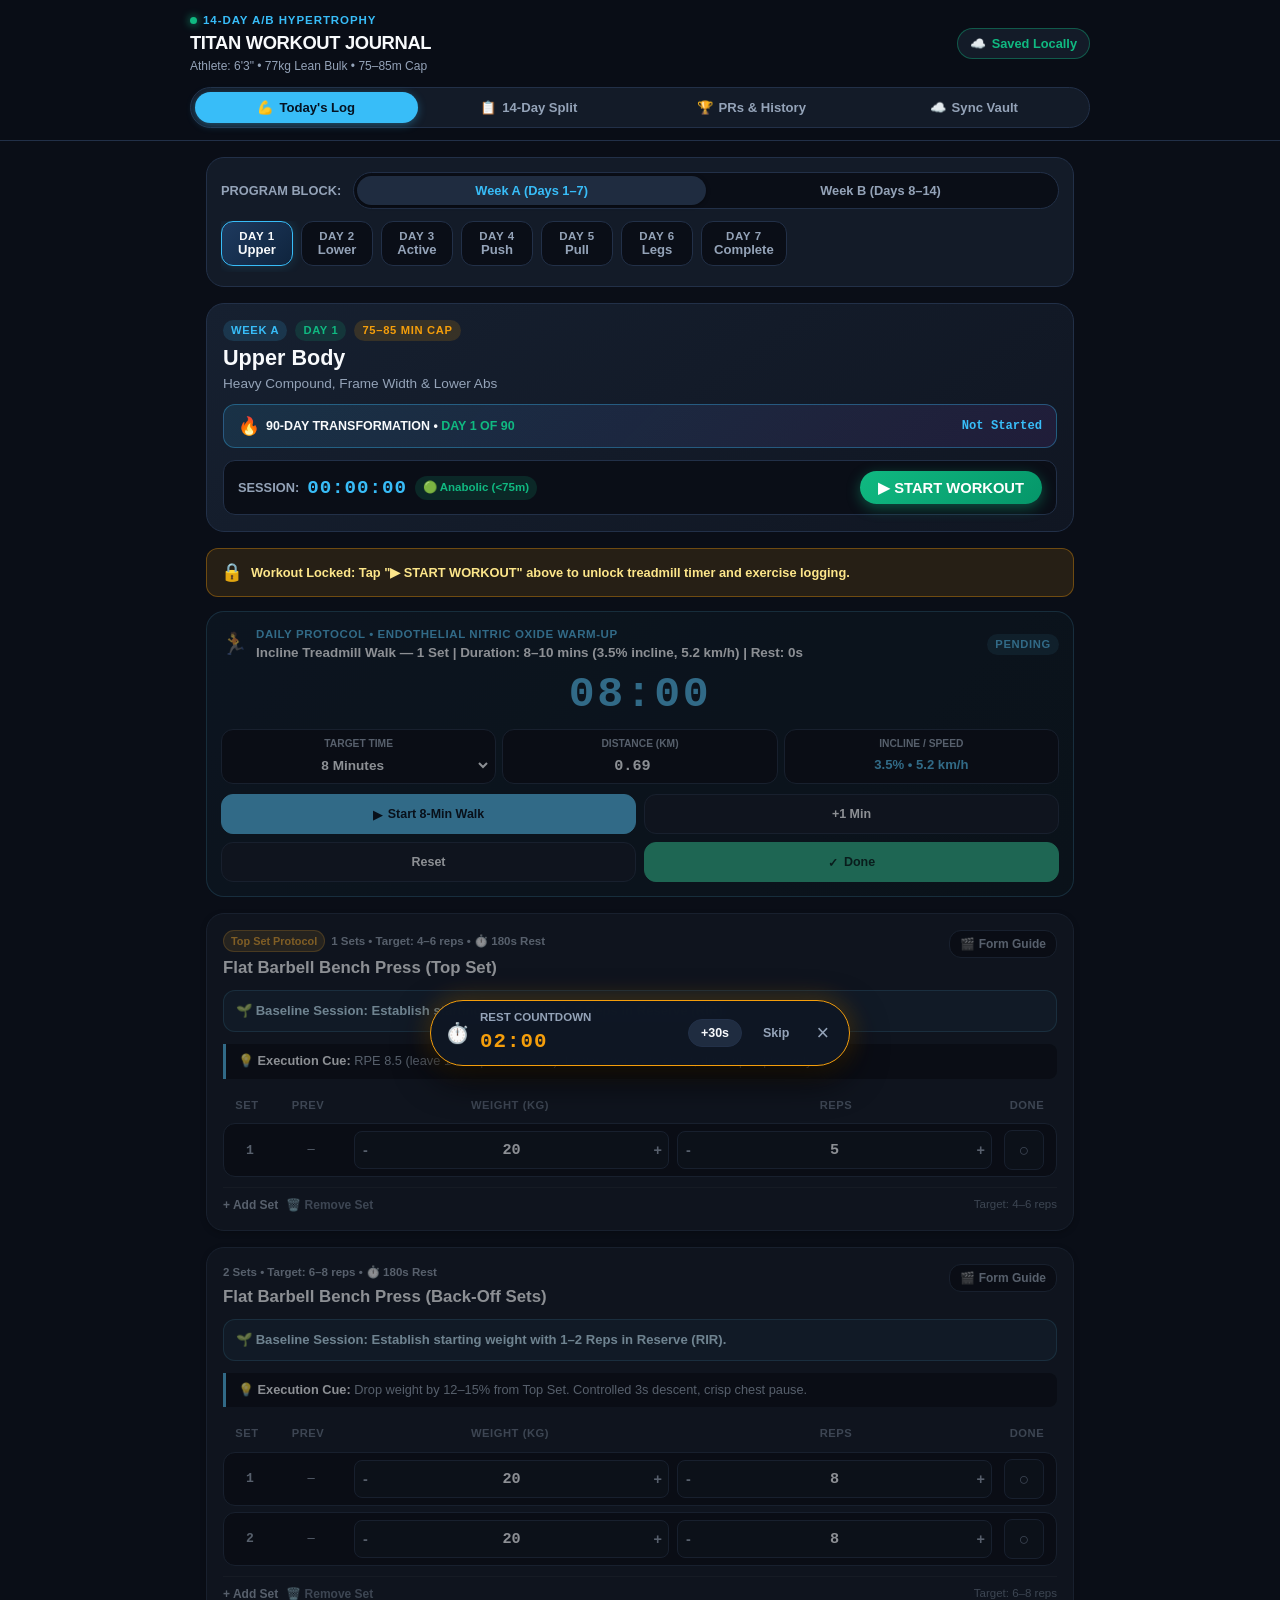
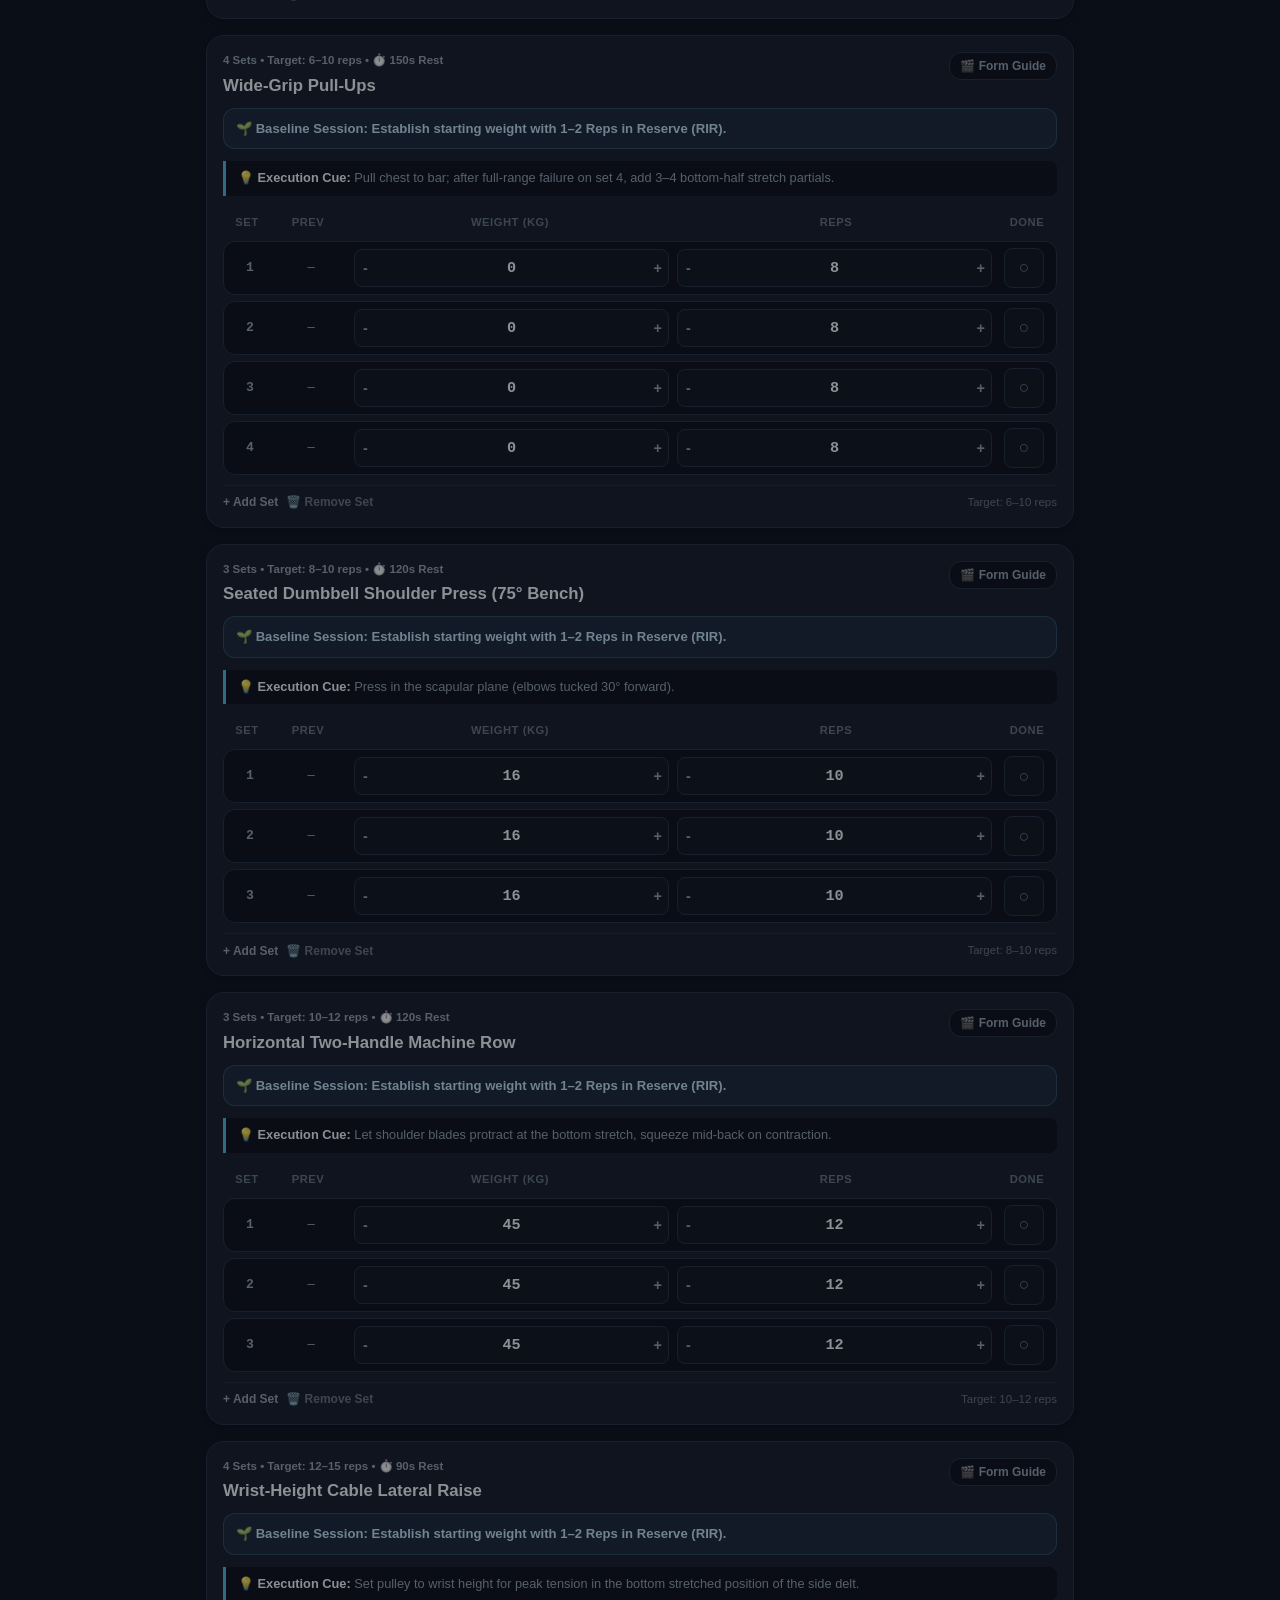
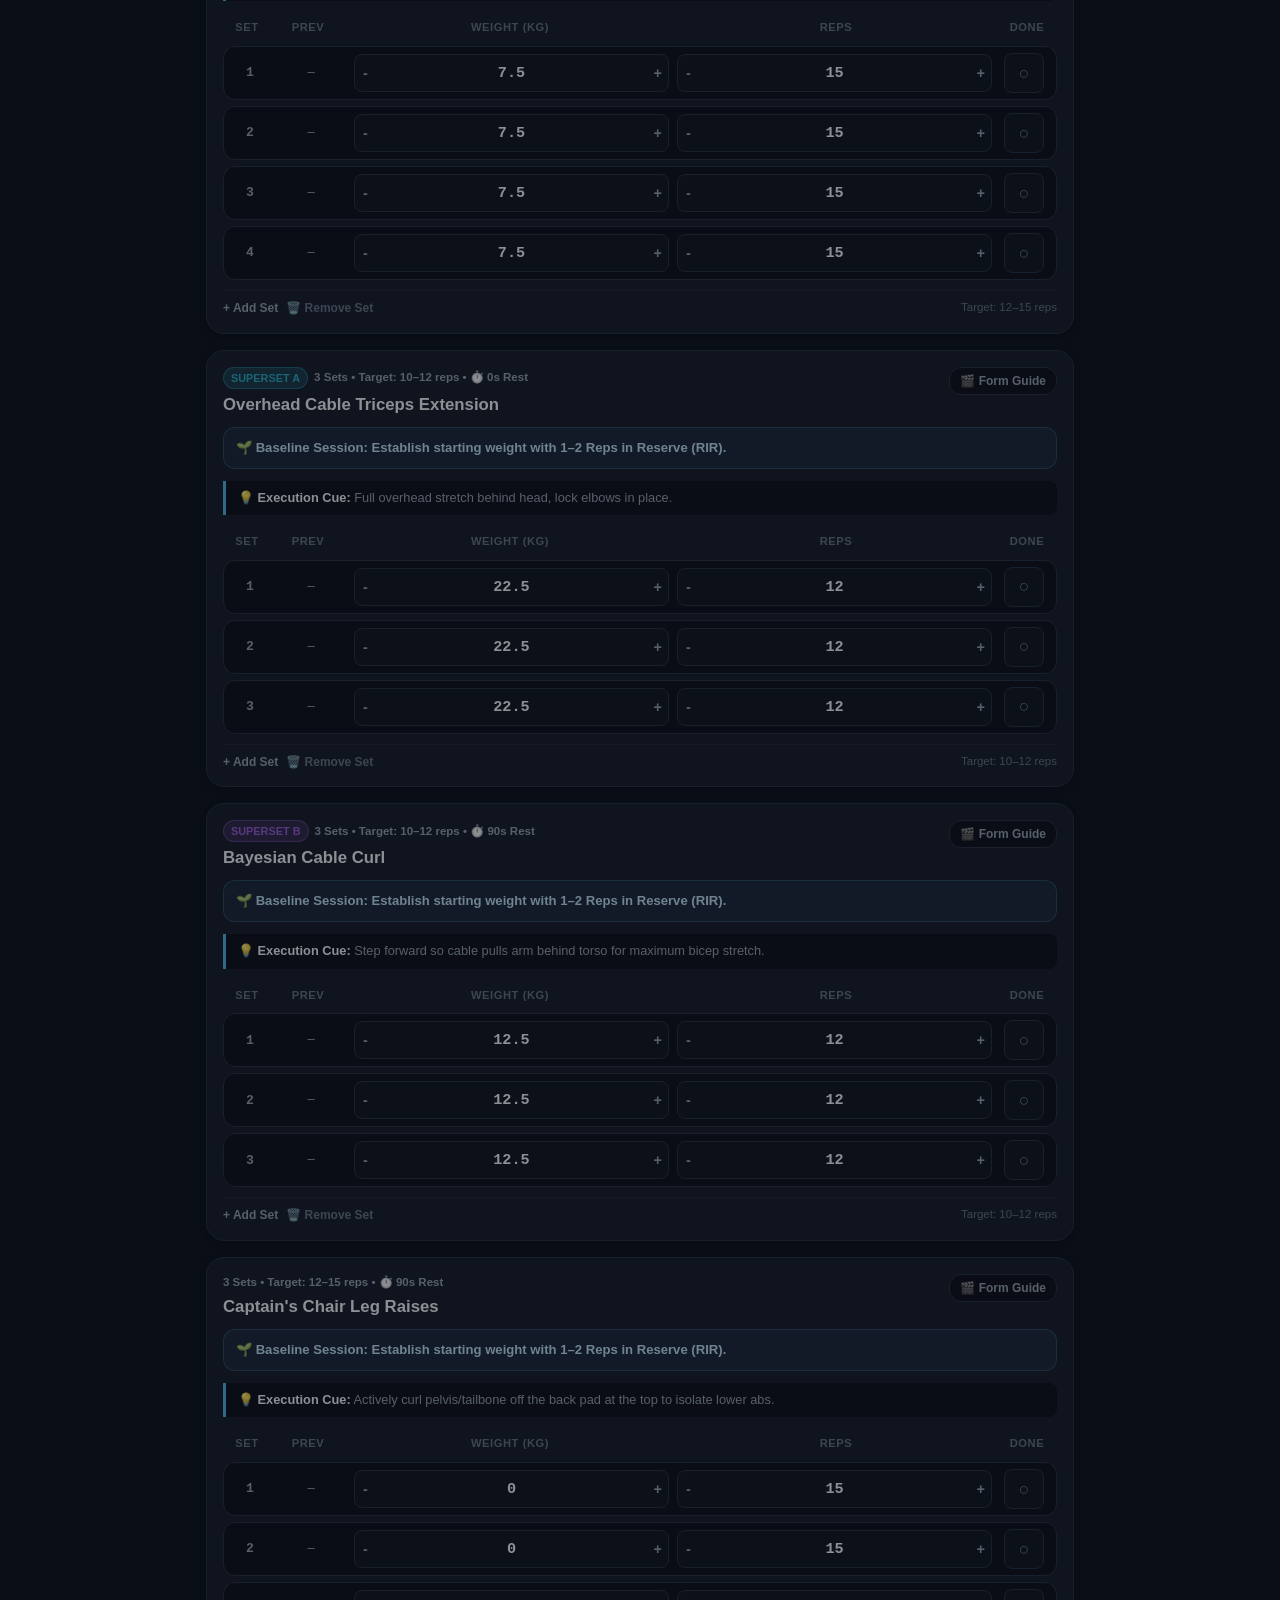
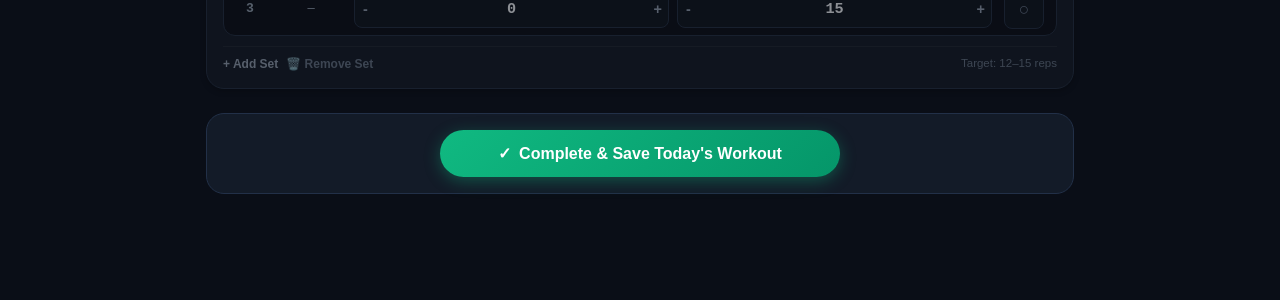
==== commit 717d98fc: "fix: resolve treadmill card flex collision, perfect 2x2 buttons, clean data export schema v6.0" ====
--- a/titan_standalone_offline.html
+++ b/titan_standalone_offline.html
@@ -592,9 +592,7 @@
   border-radius: var(--radius-md);
   padding: 12px 14px;
   margin-bottom: 16px;
-  display: flex;
-  align-items: flex-start;
-  gap: 10px;
+  display: block;
 }
 
 .pre-workout-icon {
@@ -1095,6 +1093,7 @@
    TREADMILL PROTOCOL HUB (ZONE 2 WALK / RUN TIMER & DISTANCE TRACKER)
    ========================================================================== */
 .treadmill-hub-card {
+  display: block !important;
   background: linear-gradient(135deg, rgba(56, 189, 248, 0.08) 0%, rgba(16, 185, 129, 0.06) 100%);
   border: 1.5px solid rgba(56, 189, 248, 0.3);
   border-radius: var(--radius-lg);
@@ -4218,7 +4217,7 @@
   
   // Register Service Worker for PWA with auto-update
   if ('serviceWorker' in navigator) {
-    navigator.serviceWorker.register('sw.js?v=5.0')
+    navigator.serviceWorker.register('sw.js?v=6.0')
       .then(reg => reg.update())
       .catch(err => console.log('SW registration note:', err));
   }
@@ -4507,7 +4506,7 @@
     return;
   }
 
-  preCard.style.display = 'flex';
+  preCard.style.display = 'block';
   restMessage.style.display = 'none';
   finishContainer.style.display = 'block';
   document.getElementById('preWorkoutText').textContent = dayData.preWorkout;
@@ -5252,7 +5251,12 @@
         id: ex.id,
         canonName: ex.canonName,
         name: ex.name,
-        sets: completedSets
+        sets: completedSets.map((s, idx) => ({
+          setNumber: idx + 1,
+          weightKg: parseFloat(s.weight) || 0,
+          reps: parseInt(s.reps, 10) || 0,
+          done: true
+        }))
       });
     }
   });
@@ -5273,16 +5277,22 @@
     title: dayData.title,
     focus: dayData.focus,
     date: new Date().toLocaleDateString(),
+    isoDate: new Date().toISOString(),
     timestamp: Date.now(),
     startTime: appState.workoutStartTimeStr || 'Earlier',
     endTime: nowEndTime,
     durationMinutes: durationMin,
     totalVolumeKg: totalVolume,
+    totalCompletedSets: totalCompletedSets,
+    athleteWeightKg: 77,
+    athleteHeightCm: 190.5,
     challengeDay: (appState.completedWorkouts ? appState.completedWorkouts.length : 0) + 1,
     treadmillProtocol: {
-      completed: treadmillState.completed,
-      distanceKm: treadmillState.distanceKm,
-      targetMinutes: Math.round(treadmillState.targetSeconds / 60)
+      completed: !!treadmillState.completed,
+      distanceKm: parseFloat(treadmillState.distanceKm) || 0.69,
+      targetMinutes: Math.round(treadmillState.targetSeconds / 60),
+      inclinePercent: 3.5,
+      speedKmh: 5.2
     },
     exercises: workoutExercises
   };
@@ -5534,9 +5544,11 @@
         height: 180,
         colorDark: '#0a0e17',
         colorLight: '#ffffff',
-        correctLevel: QRCode.CorrectLevel ? QRCode.CorrectLevel.M : 0
+        correctLevel: (QRCode.CorrectLevel && QRCode.CorrectLevel.M) ? QRCode.CorrectLevel.M : 0
       });
-      rendered = true;
+      if (qrContainer.children.length > 0) {
+        rendered = true;
+      }
     } catch (e) {
       console.warn('QRCode library error, falling back to image API:', e);
     }
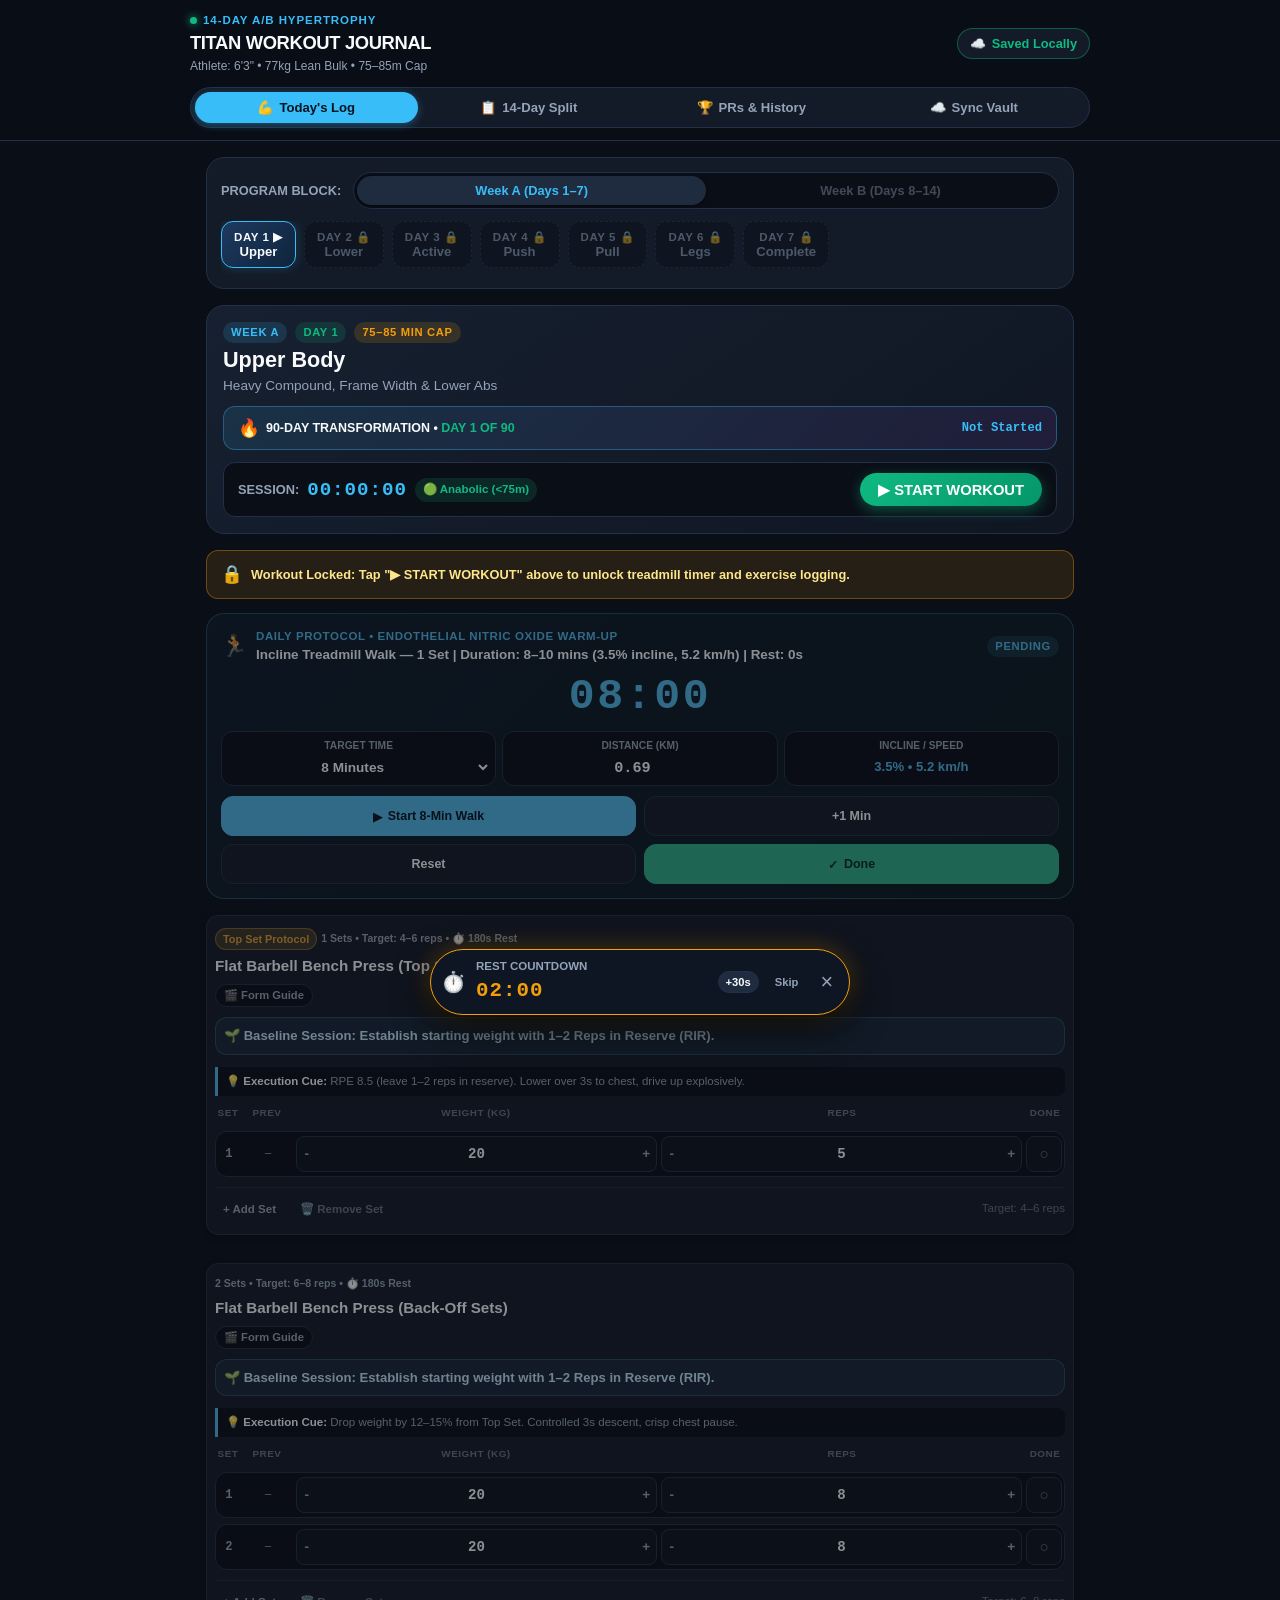
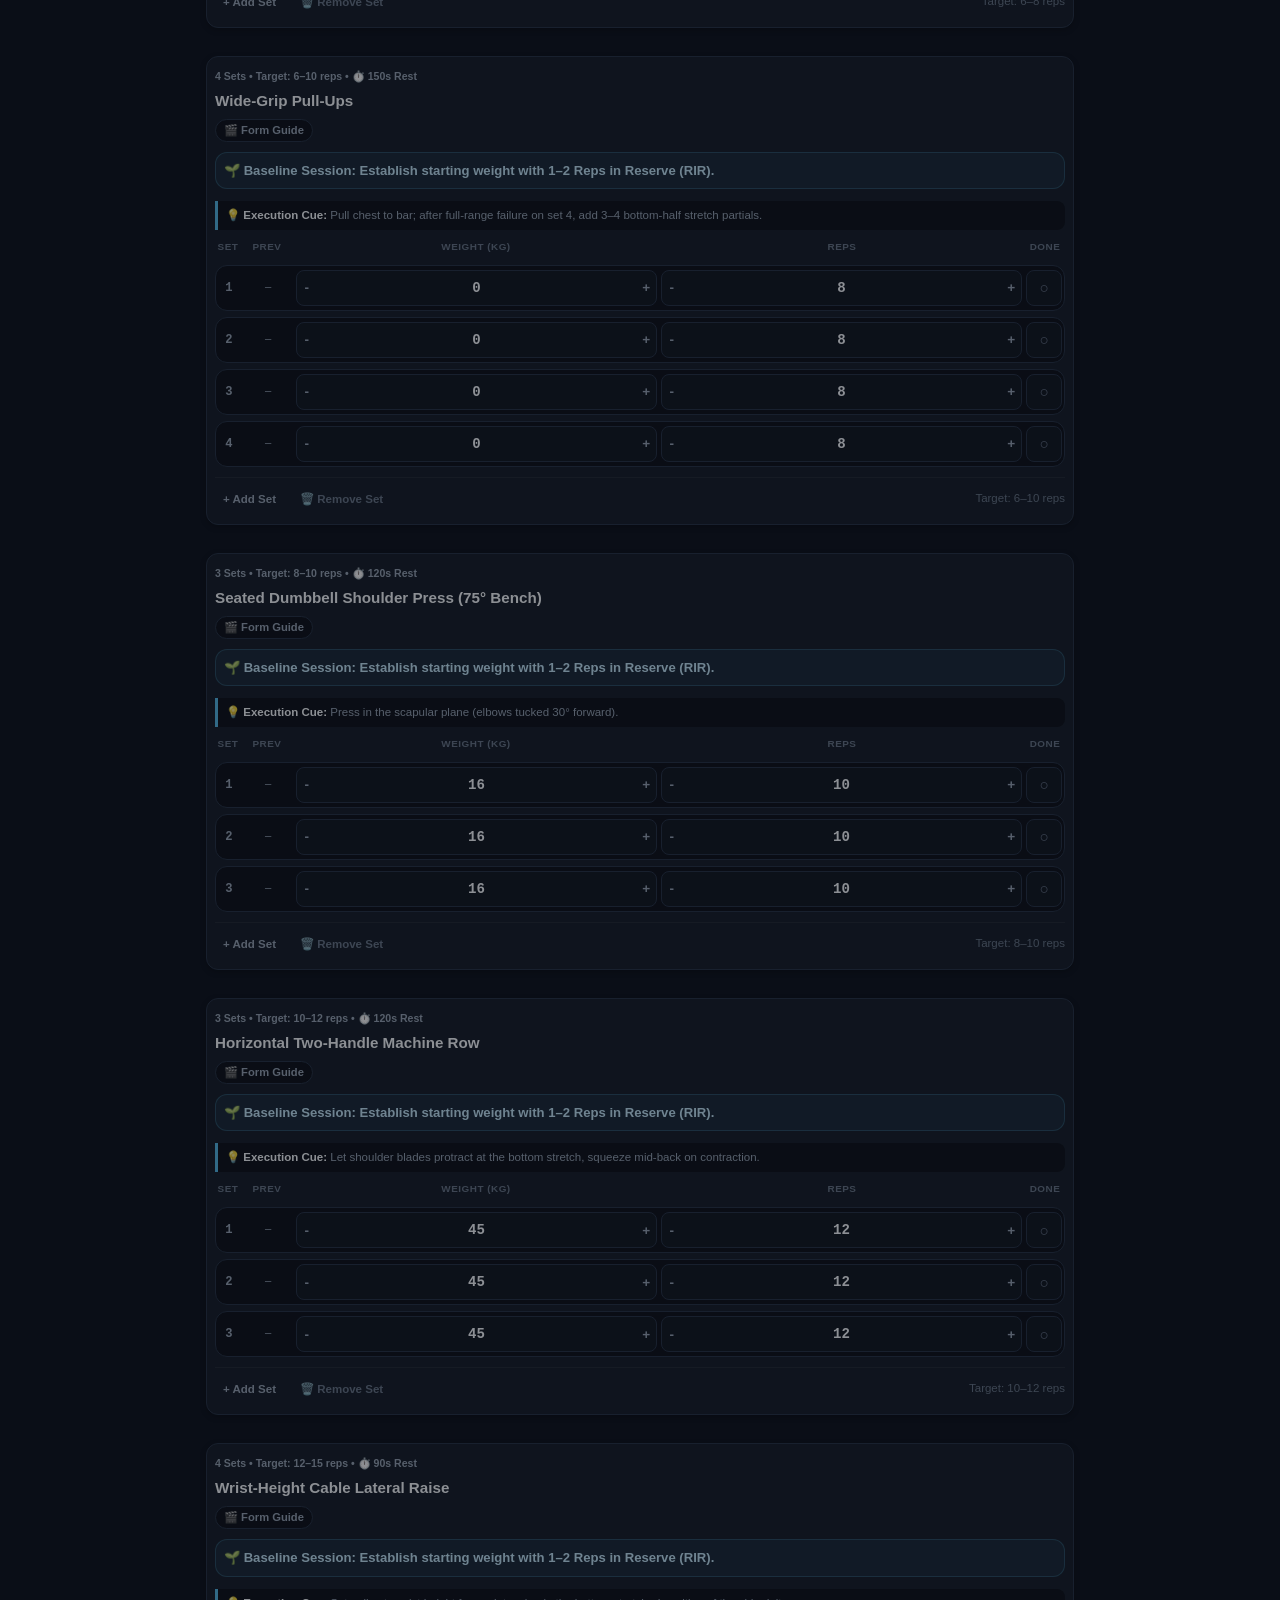
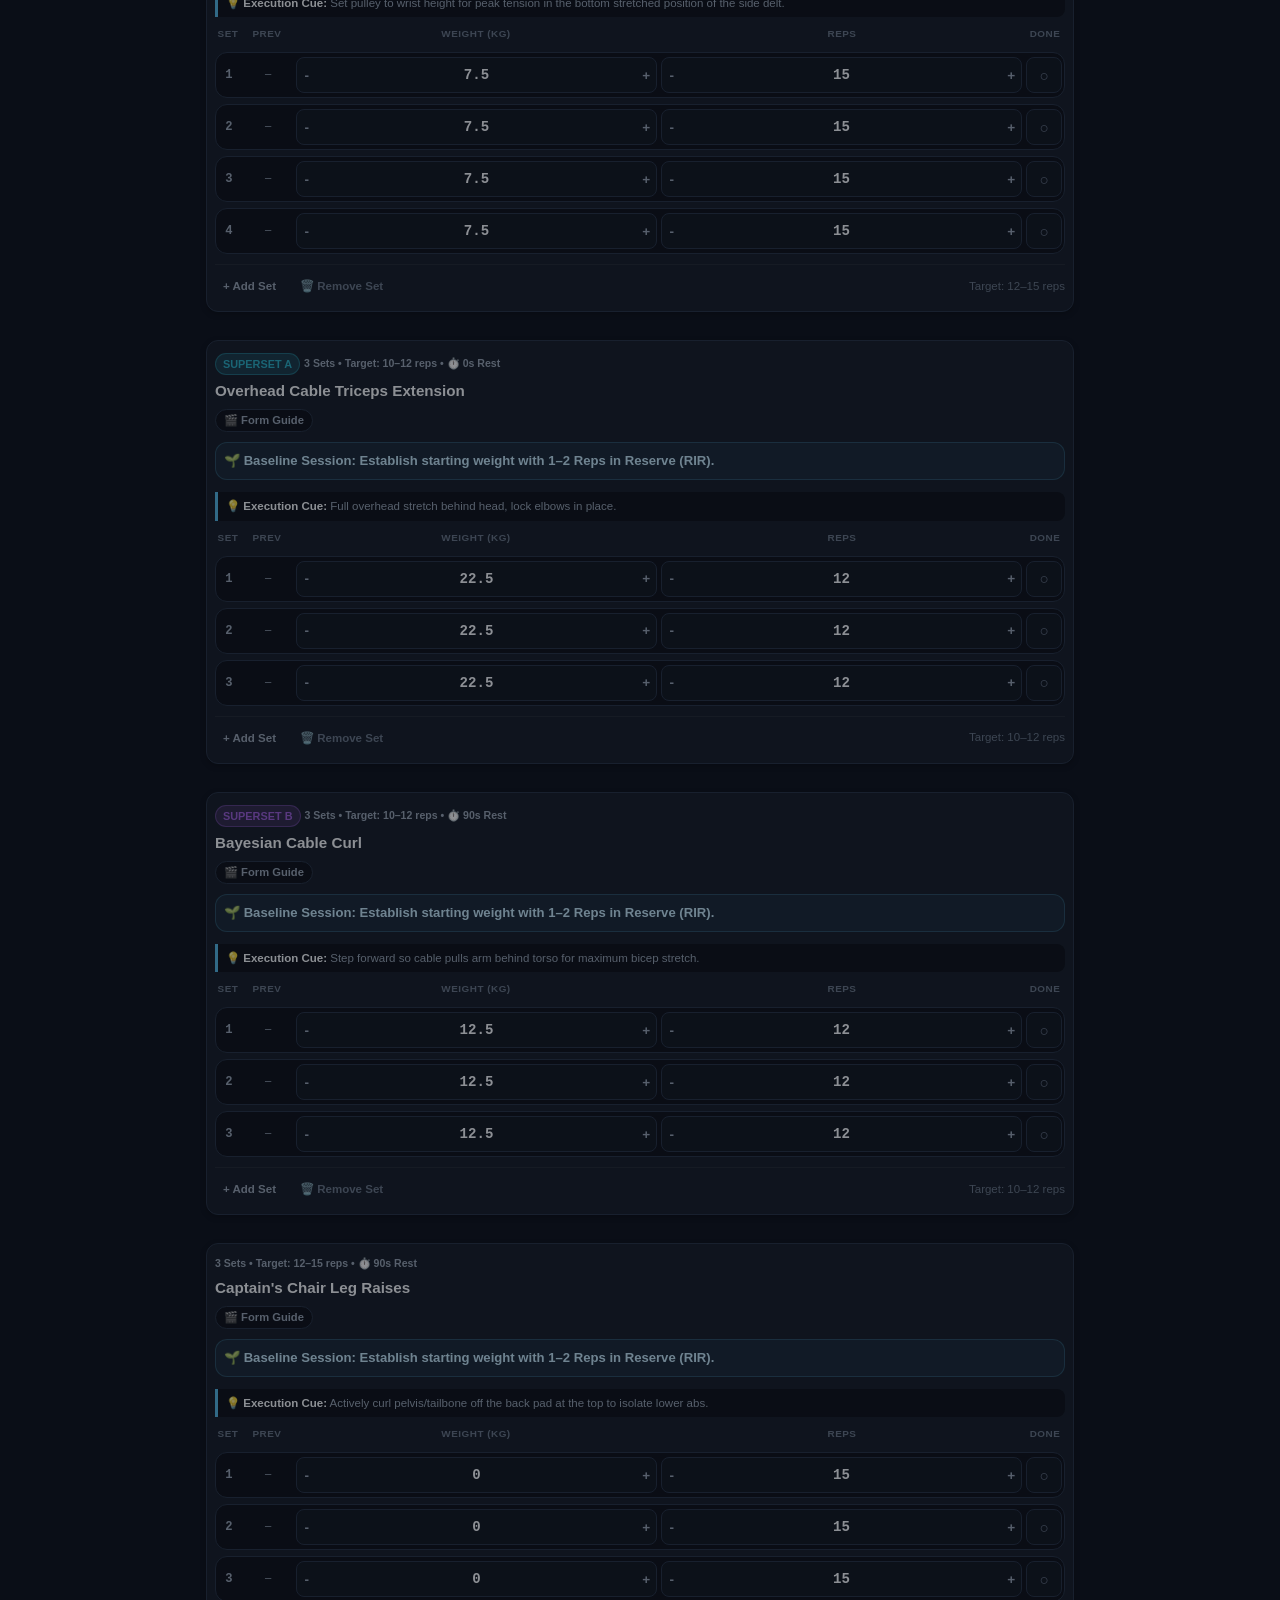
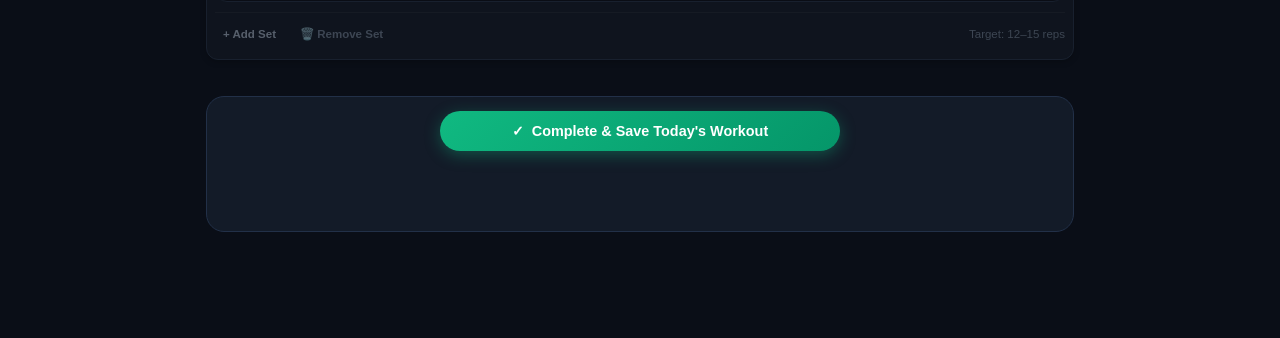
==== commit 31aadecb: "feat: strict 90-day linear progression law, instant QR rendering, mobile treadmill layout fix v7.0" ====
--- a/titan_standalone_offline.html
+++ b/titan_standalone_offline.html
@@ -1208,7 +1208,6 @@
   border-color: var(--accent-emerald);
   font-weight: 800;
 }
-}
 
 .btn-treadmill:active {
   transform: scale(0.97);
@@ -1306,16 +1305,30 @@
 }
 
 .split-day-card.locked {
-  opacity: 0.52;
-  filter: grayscale(40%);
-  border-style: dashed;
+  opacity: 0.45;
+  filter: grayscale(60%);
+  border: 1.5px dashed rgba(244, 63, 94, 0.45);
   cursor: not-allowed;
+  user-select: none;
+  background: rgba(15, 20, 30, 0.7);
 }
 
 .split-day-card.locked:hover {
-  border-color: var(--border-subtle);
+  border-color: rgba(244, 63, 94, 0.7);
   transform: none;
   box-shadow: none;
+}
+
+.split-day-card.active-ready {
+  border: 2px solid var(--accent-blue);
+  box-shadow: 0 0 16px rgba(56, 189, 248, 0.3);
+  background: linear-gradient(135deg, rgba(56, 189, 248, 0.09) 0%, rgba(19, 27, 40, 0.95) 100%);
+}
+
+.split-day-card.completed {
+  border: 1px solid rgba(16, 185, 129, 0.45);
+  background: rgba(16, 185, 129, 0.04);
+  opacity: 0.88;
 }
 
 .split-day-header {
@@ -1506,23 +1519,24 @@
 }
 
 .qr-code-wrapper {
-  background: #ffffff;
-  padding: 12px;
-  border-radius: var(--radius-md);
-  display: inline-flex;
-  align-items: center;
-  justify-content: center;
-  margin-bottom: 12px;
-  min-width: 180px;
-  min-height: 180px;
+  background: #ffffff !important;
+  padding: 12px !important;
+  border-radius: var(--radius-md) !important;
+  display: inline-flex !important;
+  align-items: center !important;
+  justify-content: center !important;
+  margin-bottom: 12px !important;
+  min-width: 180px !important;
+  min-height: 180px !important;
+  box-sizing: content-box !important;
 }
 
 .qr-code-wrapper canvas, .qr-code-wrapper img {
-  display: block;
-  width: 180px;
-  height: 180px;
-  max-width: 180px;
-  max-height: 180px;
+  display: block !important;
+  width: 180px !important;
+  height: 180px !important;
+  max-width: 180px !important;
+  max-height: 180px !important;
 }
 
 .qr-helper-text {
@@ -1835,27 +1849,40 @@
 
   /* Treadmill Card */
   .treadmill-hub-card {
+    display: block !important;
     padding: 12px 10px;
     margin-bottom: 12px;
+    width: 100% !important;
+    box-sizing: border-box !important;
   }
   .treadmill-header {
-    flex-direction: column;
-    align-items: flex-start;
-    gap: 6px;
+    display: flex !important;
+    flex-direction: column !important;
+    align-items: flex-start !important;
+    gap: 6px !important;
+    width: 100% !important;
   }
   .treadmill-header > div:first-child {
-    width: 100%;
+    width: 100% !important;
   }
   .treadmill-timer-display {
-    font-size: 1.9rem;
-    margin: 4px 0 6px 0;
+    display: block !important;
+    width: 100% !important;
+    text-align: center !important;
+    font-size: 2.1rem !important;
+    margin: 6px 0 !important;
   }
   .treadmill-metrics-grid {
-    gap: 4px;
-    margin: 8px 0;
+    display: grid !important;
+    grid-template-columns: repeat(3, 1fr) !important;
+    gap: 4px !important;
+    margin: 8px 0 !important;
+    width: 100% !important;
+    box-sizing: border-box !important;
   }
   .treadmill-metric-box {
     padding: 5px 3px;
+    min-width: 0 !important;
   }
   .treadmill-metric-label {
     font-size: 0.6rem;
@@ -1864,13 +1891,17 @@
     font-size: 0.88rem;
   }
   .treadmill-btn-row {
-    display: grid;
-    grid-template-columns: 1fr 1fr;
-    gap: 6px;
+    display: grid !important;
+    grid-template-columns: 1fr 1fr !important;
+    gap: 6px !important;
+    width: 100% !important;
+    box-sizing: border-box !important;
   }
   .btn-treadmill {
     padding: 8px 4px;
     font-size: 0.74rem;
+    min-height: 42px !important;
+  }
   }
 
   /* Exercise Cards */
@@ -2231,11 +2262,17 @@
          TAB 2: 14-DAY PROGRAM SPLIT ROADMAP
          ==================================================================== -->
     <section class="tab-panel" id="panelSplit">
-      <div style="margin-bottom: 16px;">
-        <h2 style="font-size: 1.35rem; font-weight: 800;">14-Day A/B Master Program Split</h2>
-        <p style="color: var(--text-muted); font-size: 0.85rem;">
-          Continuous 14-day rotating periodization. Tap any day card to view and log its exercises.
-        </p>
+      <div style="margin-bottom: 16px; display: flex; align-items: center; justify-content: space-between; flex-wrap: wrap; gap: 12px; background: var(--bg-card); border: 1px solid var(--border-subtle); border-radius: var(--radius-lg); padding: 14px 16px;">
+        <div>
+          <div style="font-size: 0.72rem; font-weight: 800; text-transform: uppercase; color: var(--accent-blue); letter-spacing: 0.05em;">90-Day Challenge Progression</div>
+          <h2 style="font-size: 1.25rem; font-weight: 800; margin: 2px 0;">14-Day A/B Periodization Split</h2>
+          <p style="color: var(--text-muted); font-size: 0.8rem; margin: 0;">
+            Strict linear law: Days unlock one-by-one. Completed days are sealed.
+          </p>
+        </div>
+        <button onclick="resetChallengeToDayOne()" style="background: rgba(244, 63, 94, 0.12); border: 1.5px solid var(--accent-rose); color: var(--accent-rose); font-size: 0.78rem; font-weight: 800; padding: 8px 14px; border-radius: var(--radius-full); cursor: pointer; display: inline-flex; align-items: center; gap: 6px;" title="Reset challenge back to Day 1">
+          <span>🔄</span> Reset to Day 1
+        </button>
       </div>
 
       <div class="split-overview-grid" id="splitOverviewGrid">
@@ -2343,6 +2380,17 @@
             </button>
             <input type="file" id="backupFileInput" accept=".json" style="display: none;" onchange="importDataJSON(event)">
           </div>
+        </div>
+
+        <!-- 90-DAY CHALLENGE MASTER CONTROL -->
+        <div style="border-top: 1px solid rgba(244, 63, 94, 0.25); padding-top: 16px; margin-top: 16px;">
+          <h3 style="font-size: 1rem; font-weight: 800; margin-bottom: 6px; color: var(--accent-rose);">⚠️ 90-Day Challenge Master Control</h3>
+          <p style="font-size: 0.8rem; color: var(--text-muted); margin-bottom: 12px;">
+            Strict linear progression law: If you want to start fresh from Day 1 and re-lock Days 2–14, tap below.
+          </p>
+          <button class="btn-backup" onclick="resetChallengeToDayOne()" style="border-color: rgba(244, 63, 94, 0.45); color: var(--accent-rose); font-weight: 800; width: 100%; justify-content: center;">
+            <span>🔄</span> Reset 90-Day Challenge to Day 1
+          </button>
         </div>
 
         <!-- ANDROID INSTALL INSTRUCTIONS -->
@@ -4217,7 +4265,7 @@
   
   // Register Service Worker for PWA with auto-update
   if ('serviceWorker' in navigator) {
-    navigator.serviceWorker.register('sw.js?v=6.0')
+    navigator.serviceWorker.register('sw.js?v=7.0')
       .then(reg => reg.update())
       .catch(err => console.log('SW registration note:', err));
   }
@@ -4252,6 +4300,14 @@
     console.error('Failed to load local state:', e);
   }
 
+  // STRICT 90-DAY PROGRESSION LAW:
+  // Days unlock strictly based on completed workouts.
+  // If user has not completed Day 1 (0 completed workouts), ONLY Day 1 is unlocked!
+  const completedCount = Array.isArray(appState.completedWorkouts) ? appState.completedWorkouts.length : 0;
+  appState.unlockedDay = Math.min(14, completedCount + 1);
+  appState.currentDay = appState.unlockedDay;
+  appState.currentWeek = appState.currentDay > 7 ? 'B' : 'A';
+
   // Ensure default sync key if none exists
   if (!appState.syncKey) {
     const randomHex = Math.floor(1000 + Math.random() * 9000);
@@ -4348,24 +4404,24 @@
     showToast('🔒 Week B is locked! Complete all 7 days of Week A first.');
     return;
   }
+  if (week === 'A' && appState.unlockedDay >= 8) {
+    showToast(`🔒 Week A is already completed! Active training is Week B (Day ${appState.unlockedDay}).`);
+    return;
+  }
 
   appState.currentWeek = week;
   document.getElementById('btnWeekA').classList.toggle('active', week === 'A');
   document.getElementById('btnWeekB').classList.toggle('active', week === 'B');
-
-  // If active day is not in selected week, switch to the first day of that week
-  if (week === 'A' && appState.currentDay > 7) {
-    selectDay(1);
-  } else if (week === 'B' && appState.currentDay <= 7) {
-    selectDay(8);
-  } else {
-    initWeekAndDayPills();
-  }
+  initWeekAndDayPills();
 }
 
 function selectDay(dayNum) {
   if (dayNum > appState.unlockedDay) {
     showToast(`🔒 Day ${dayNum} is locked! Complete Day ${dayNum - 1} first.`);
+    return;
+  }
+  if (dayNum < appState.unlockedDay) {
+    showToast(`🔒 Day ${dayNum} is completed! Strict progression requires completing Day ${appState.unlockedDay} next.`);
     return;
   }
 
@@ -4408,16 +4464,17 @@
     if (!dayData) continue;
 
     const isLocked = d > appState.unlockedDay;
-    const isCompleted = d < appState.unlockedDay || (appState.completedWorkouts.some(w => w.day === d));
+    const isCompleted = d < appState.unlockedDay;
+    const isActive = d === appState.currentDay;
 
     const btn = document.createElement('button');
-    btn.className = `day-pill-btn ${d === appState.currentDay ? 'active' : ''} ${isLocked ? 'locked' : ''} ${isCompleted ? 'completed' : ''}`;
+    btn.className = `day-pill-btn ${isActive ? 'active' : ''} ${isLocked ? 'locked' : ''} ${isCompleted ? 'completed' : ''}`;
     btn.onclick = () => selectDay(d);
 
     const titleParts = dayData.title.split(' ');
     const shortTitle = titleParts[0];
 
-    const lockIcon = isLocked ? '🔒' : (isCompleted ? '✓' : '');
+    const lockIcon = isLocked ? '🔒' : (isCompleted ? '✓' : '▶');
 
     btn.innerHTML = `
       <span class="day-pill-num">Day ${d} ${lockIcon}</span>
@@ -5108,6 +5165,10 @@
 }
 
 function startWorkoutSession() {
+  if (appState.currentDay !== appState.unlockedDay) {
+    alert(`🔒 Strict Progression Law: You can only train Day ${appState.unlockedDay}! Completed days are sealed.`);
+    return;
+  }
   appState.workoutActive = true;
   appState.restartsRemaining = 2;
   appState.workoutStartTimeStr = new Date().toLocaleTimeString([], { hour: '2-digit', minute: '2-digit' });
@@ -5153,6 +5214,46 @@
   renderCurrentDay();
   updateWorkoutControlBarUI();
   showToast(`🔄 Workout restarted! Weights & reps preserved (${appState.restartsRemaining} restart left).`);
+}
+
+function resetChallengeToDayOne() {
+  const confirmed = confirm(
+    "⚠️ RESET 90-DAY CHALLENGE TO DAY 1?\n\n" +
+    "This will enforce the strict law:\n" +
+    "• Days 2 through 14 will be LOCKED 🔒\n" +
+    "• Current active workout will be set to Day 1\n" +
+    "• Previous workout log history will be cleared\n\n" +
+    "Are you sure you want to reset and start fresh from Day 1?"
+  );
+  if (!confirmed) return;
+
+  appState.completedWorkouts = [];
+  appState.unlockedDay = 1;
+  appState.currentDay = 1;
+  appState.currentWeek = 'A';
+  appState.inProgressLogs = {};
+  appState.workoutActive = false;
+  appState.restartsRemaining = 2;
+  appState.sessionSeconds = 0;
+  appState.sessionTimerRunning = false;
+  appState.workoutStartTimeStr = '';
+  pauseSessionTimer();
+  resetTreadmillTimer();
+  dismissRestTimer();
+  const clockEl = document.getElementById('sessionTimerClock');
+  if (clockEl) clockEl.textContent = '00:00:00';
+
+  saveLocalState();
+  silentCloudPush(); // Pushes Day 1 reset to Firebase so Phone is also synchronized to Day 1
+
+  initWeekAndDayPills();
+  renderCurrentDay();
+  renderSplitRoadmap();
+  renderPRsAndHistory();
+  updateWorkoutControlBarUI();
+  switchTab('workout');
+
+  showToast('🚀 90-Day Challenge Reset! Only Day 1 is unlocked.');
 }
 
 function toggleSessionTimer() {
@@ -5300,9 +5401,10 @@
   appState.completedWorkouts.push(workoutRecord);
   
   // UNLOCK NEXT DAY IN STRICT PROGRESSION
-  if (appState.currentDay === appState.unlockedDay) {
-    appState.unlockedDay = (appState.unlockedDay % 14) + 1;
-  }
+  const completedCount = appState.completedWorkouts.length;
+  appState.unlockedDay = Math.min(14, completedCount + 1);
+  appState.currentDay = appState.unlockedDay;
+  appState.currentWeek = appState.currentDay > 7 ? 'B' : 'A';
 
   // Reset active session
   delete appState.inProgressLogs[dayData.day];
@@ -5338,11 +5440,19 @@
 
   MASTER_WORKOUT_PROGRAM.forEach(day => {
     const isLocked = day.day > appState.unlockedDay;
-    const isCompleted = day.day < appState.unlockedDay || (appState.completedWorkouts && appState.completedWorkouts.some(w => w.day === day.day));
+    const isCompleted = day.day < appState.unlockedDay;
+    const isCurrentActive = day.day === appState.unlockedDay;
 
     const card = document.createElement('div');
-    card.className = `split-day-card ${isLocked ? 'locked' : ''} ${isCompleted ? 'completed' : ''}`;
-    card.onclick = () => selectDay(day.day);
+    card.className = `split-day-card ${isLocked ? 'locked' : ''} ${isCompleted ? 'completed' : ''} ${isCurrentActive ? 'active-ready' : ''}`;
+    
+    if (isLocked) {
+      card.onclick = () => showToast(`🔒 Day ${day.day} is locked! Complete Day ${day.day - 1} first.`);
+    } else if (isCompleted) {
+      card.onclick = () => showToast(`✓ Day ${day.day} already completed. Active challenge workout is Day ${appState.unlockedDay}.`);
+    } else {
+      card.onclick = () => selectDay(day.day);
+    }
 
     let statusBadge = '';
     if (isLocked) {
@@ -5350,11 +5460,19 @@
     } else if (isCompleted) {
       statusBadge = '<span style="font-size: 0.72rem; color: var(--accent-emerald); font-weight: 700;">✓ Completed</span>';
     } else {
-      statusBadge = '<span style="font-size: 0.72rem; color: var(--accent-blue); font-weight: 700;">▶ Ready</span>';
+      statusBadge = '<span style="font-size: 0.72rem; color: var(--accent-blue); font-weight: 800;">▶ ACTIVE WORKOUT</span>';
     }
 
     let exListHtml = '';
-    if (day.isRestDay) {
+    if (isLocked) {
+      exListHtml = `
+        <div style="background: rgba(0,0,0,0.3); border: 1px dashed rgba(244, 63, 94, 0.35); border-radius: 8px; padding: 14px; text-align: center; margin-top: 10px;">
+          <div style="font-size: 1.15rem; margin-bottom: 4px;">🔒</div>
+          <div style="font-size: 0.78rem; font-weight: 700; color: var(--accent-rose);">Locked: Complete Day ${day.day - 1} first</div>
+          <div style="font-size: 0.7rem; color: var(--text-faint); margin-top: 2px;">Strict linear 90-day challenge law</div>
+        </div>
+      `;
+    } else if (day.isRestDay) {
       exListHtml = '<div style="color: var(--accent-emerald); font-weight: 700; margin-top: 8px;">🧘 Active Recovery / Sleep & Nutrition</div>';
     } else {
       exListHtml = '<ul class="split-ex-list">';
@@ -5535,35 +5653,36 @@
 
   qrContainer.innerHTML = '';
 
-  let rendered = false;
-  if (typeof QRCode !== 'undefined') {
-    try {
-      new QRCode(qrContainer, {
-        text: url,
-        width: 180,
-        height: 180,
-        colorDark: '#0a0e17',
-        colorLight: '#ffffff',
-        correctLevel: (QRCode.CorrectLevel && QRCode.CorrectLevel.M) ? QRCode.CorrectLevel.M : 0
-      });
-      if (qrContainer.children.length > 0) {
-        rendered = true;
+  // 1. Primary: Direct high-resolution Image API (guarantees instant, clean render on mobile & desktop)
+  const encodedUrl = encodeURIComponent(url);
+  const img = document.createElement('img');
+  img.src = `https://api.qrserver.com/v1/create-qr-code/?size=220x220&data=${encodedUrl}&margin=8`;
+  img.alt = 'Scan to pair mobile phone';
+  img.style.width = '180px';
+  img.style.height = '180px';
+  img.style.display = 'block';
+  img.style.borderRadius = '8px';
+
+  // 2. Offline fallback: If offline or image error, use QRCode canvas generator
+  img.onerror = () => {
+    qrContainer.innerHTML = '';
+    if (typeof QRCode !== 'undefined') {
+      try {
+        new QRCode(qrContainer, {
+          text: url,
+          width: 180,
+          height: 180,
+          colorDark: '#0a0e17',
+          colorLight: '#ffffff',
+          correctLevel: 0
+        });
+      } catch (e) {
+        console.warn('QRCode library error:', e);
       }
-    } catch (e) {
-      console.warn('QRCode library error, falling back to image API:', e);
     }
-  }
-
-  if (!rendered) {
-    const encodedUrl = encodeURIComponent(url);
-    const img = document.createElement('img');
-    img.src = `https://api.qrserver.com/v1/create-qr-code/?size=180x180&data=${encodedUrl}`;
-    img.alt = 'Scan to pair mobile phone';
-    img.style.width = '180px';
-    img.style.height = '180px';
-    img.style.display = 'block';
-    qrContainer.appendChild(img);
-  }
+  };
+
+  qrContainer.appendChild(img);
 }
 
 /**
@@ -5686,8 +5805,10 @@
 }
 
 function mergeSyncedData(incoming) {
-  if (incoming.completedWorkouts && incoming.completedWorkouts.length >= appState.completedWorkouts.length) {
-    appState.completedWorkouts = incoming.completedWorkouts;
+  if (incoming.completedWorkouts && Array.isArray(incoming.completedWorkouts)) {
+    if (incoming.completedWorkouts.length >= appState.completedWorkouts.length) {
+      appState.completedWorkouts = incoming.completedWorkouts;
+    }
   }
   if (incoming.personalRecords) {
     appState.personalRecords = { ...appState.personalRecords, ...incoming.personalRecords };
@@ -5695,12 +5816,18 @@
   if (incoming.customVideos) {
     appState.customVideos = { ...appState.customVideos, ...incoming.customVideos };
   }
-  if (incoming.unlockedDay && incoming.unlockedDay > appState.unlockedDay) {
-    appState.unlockedDay = incoming.unlockedDay;
-    initWeekAndDayPills();
-  }
+  
+  // STRICT PROGRESSION LAW:
+  // Unlocked day is strictly dictated by completed workouts
+  const completedCount = Array.isArray(appState.completedWorkouts) ? appState.completedWorkouts.length : 0;
+  appState.unlockedDay = Math.min(14, completedCount + 1);
+  appState.currentDay = appState.unlockedDay;
+  appState.currentWeek = appState.currentDay > 7 ? 'B' : 'A';
+
+  initWeekAndDayPills();
   saveLocalState();
   renderCurrentDay();
+  renderSplitRoadmap();
   renderPRsAndHistory();
 }
 
